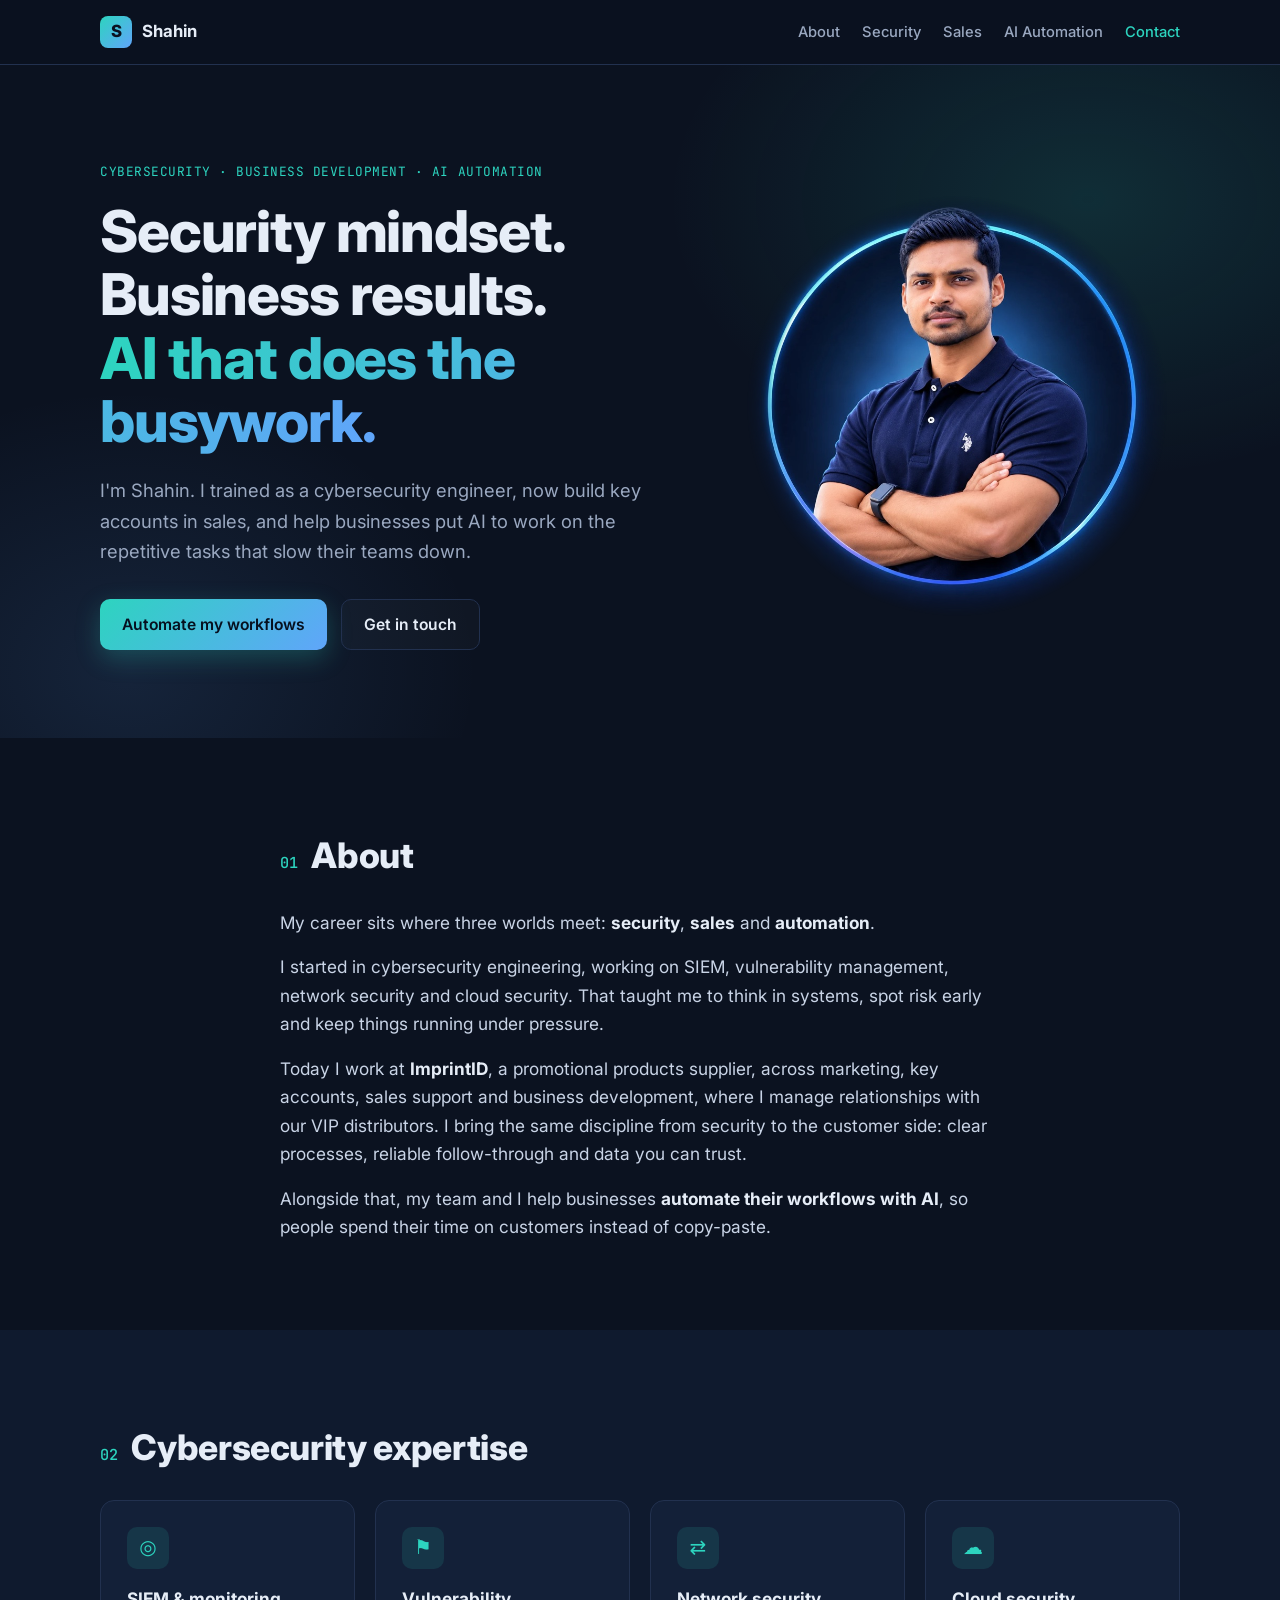
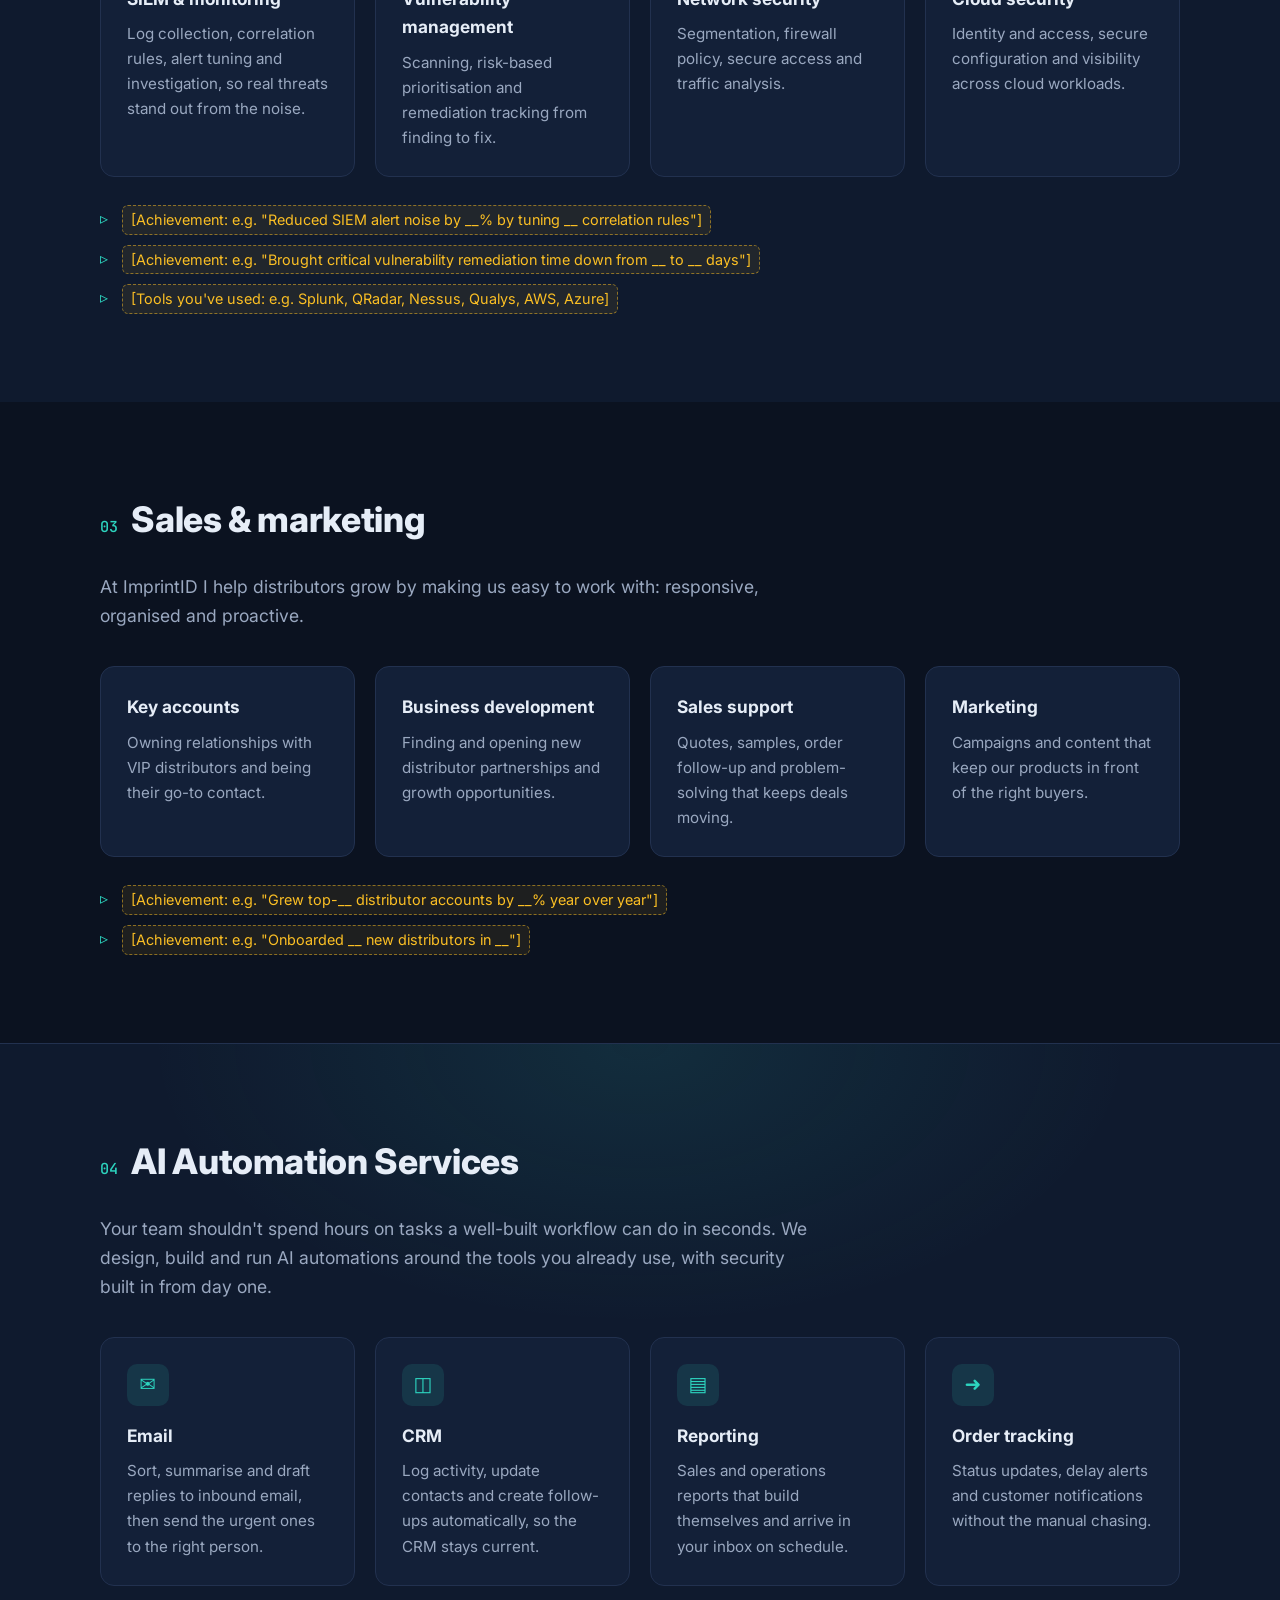
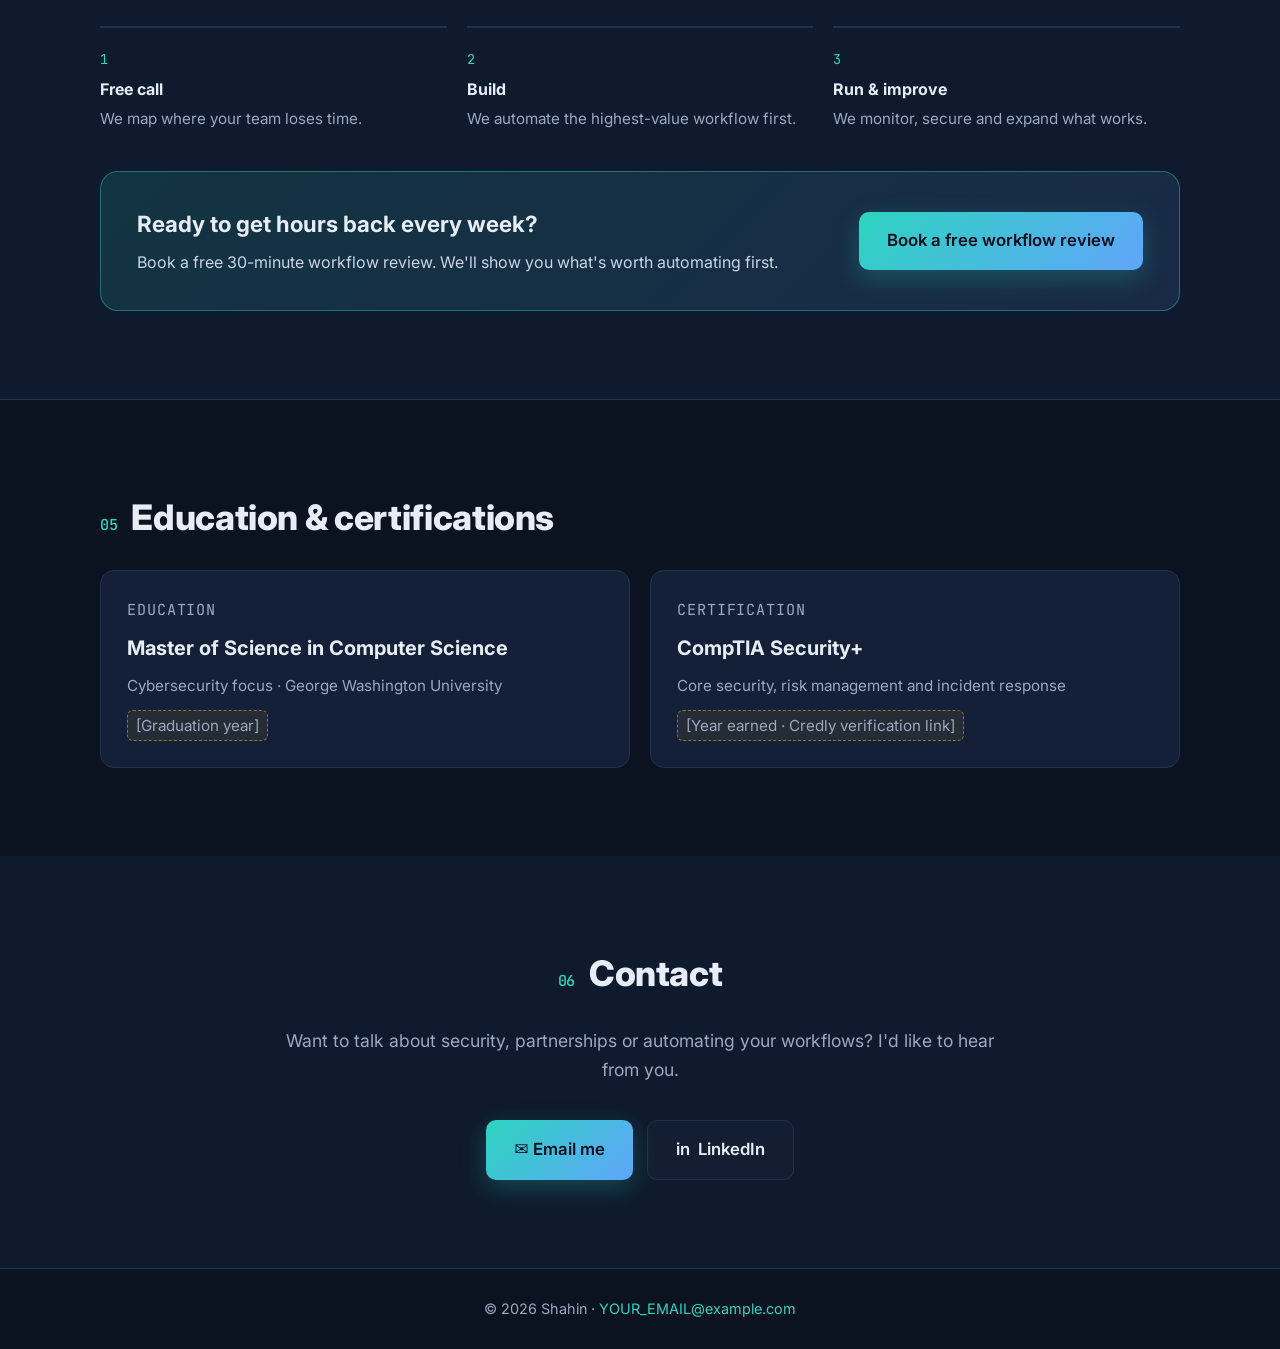
==== index.html @ 3615f85d "Add profile photo to hero and social preview Co-Authored-By: Claude Opus 5.5 <noreply@anthropic.com>" ====
<!doctype html>
<html lang="en">
<head>
  <meta charset="utf-8">
  <meta name="viewport" content="width=device-width, initial-scale=1">

  <!-- ===== SEO basics ===== -->
  <title>Shahin | Cybersecurity Engineer, Business Developer & AI Automation</title>
  <meta name="description" content="Shahin: cybersecurity engineer (SIEM, vulnerability management, network and cloud security), M.S. Computer Science from George Washington University, CompTIA Security+, and AI business automation for growing teams.">
  <meta name="author" content="Shahin">
  <link rel="canonical" href="https://mrmadani.github.io/">

  <!-- ===== Open Graph (LinkedIn, Facebook, Slack previews) ===== -->
  <meta property="og:type" content="website">
  <meta property="og:url" content="https://mrmadani.github.io/">
  <meta property="og:title" content="Shahin | Security mindset. Business results. AI that does the busywork.">
  <meta property="og:description" content="Cybersecurity engineer turned business developer, now helping companies automate email, CRM, reporting and order tracking with AI.">
  <meta property="og:image" content="https://mrmadani.github.io/assets/og-image.png">
  <meta property="og:image:width" content="1200">
  <meta property="og:image:height" content="630">
  <meta property="og:image:alt" content="Shahin: Cybersecurity, Business Development and AI Automation">
  <meta name="twitter:card" content="summary_large_image">

  <!-- ===== Favicon ===== -->
  <link rel="icon" href="favicon.svg" type="image/svg+xml">
  <link rel="apple-touch-icon" href="assets/apple-touch-icon.png">
  <meta name="theme-color" content="#0b1220">

  <link rel="preconnect" href="https://fonts.googleapis.com">
  <link rel="preconnect" href="https://fonts.gstatic.com" crossorigin>
  <link href="https://fonts.googleapis.com/css2?family=Inter:wght@400;500;600;700;800&family=JetBrains+Mono:wght@500&display=swap" rel="stylesheet">
  <link rel="stylesheet" href="styles.css">
</head>
<body>

  <header class="nav">
    <div class="container nav-inner">
      <a href="#top" class="brand"><span class="brand-mark">S</span>Shahin</a>
      <nav aria-label="Main">
        <a href="#about">About</a>
        <a href="#security">Security</a>
        <a href="#business">Sales</a>
        <a href="#automation">AI Automation</a>
        <a href="#contact" class="nav-cta">Contact</a>
      </nav>
    </div>
  </header>

  <main id="top">

    <!-- ===== HERO ===== -->
    <section class="hero">
      <div class="container hero-inner">
        <div class="hero-text">
          <p class="eyebrow">Cybersecurity · Business Development · AI Automation</p>
          <h1>Security mindset.<br>Business results.<br><span class="accent">AI that does the busywork.</span></h1>
          <p class="lead">I'm Shahin. I trained as a cybersecurity engineer, now build key accounts in sales, and help businesses put AI to work on the repetitive tasks that slow their teams down.</p>
          <div class="hero-actions">
            <a href="#automation" class="btn btn-primary">Automate my workflows</a>
            <a href="#contact" class="btn btn-ghost">Get in touch</a>
          </div>
        </div>
        <div class="hero-photo">
          <!-- PHOTO: assets/profile.jpg (square, at least 600x600). If it's missing, your initials show instead. -->
          <img src="assets/profile.jpg" alt="Portrait of Shahin" width="360" height="360"
               onload="this.parentNode.classList.add('has-photo')" onerror="this.remove()">
          <span class="photo-fallback" aria-hidden="true">S</span>
        </div>
      </div>
    </section>

    <!-- ===== ABOUT ===== -->
    <section id="about" class="section">
      <div class="container narrow">
        <h2 class="section-title"><span class="num">01</span> About</h2>
        <p>My career sits where three worlds meet: <strong>security</strong>, <strong>sales</strong> and <strong>automation</strong>.</p>
        <p>I started in cybersecurity engineering, working on SIEM, vulnerability management, network security and cloud security. That taught me to think in systems, spot risk early and keep things running under pressure.</p>
        <p>Today I work at <strong>ImprintID</strong>, a promotional products supplier, across marketing, key accounts, sales support and business development, where I manage relationships with our VIP distributors. I bring the same discipline from security to the customer side: clear processes, reliable follow-through and data you can trust.</p>
        <p>Alongside that, my team and I help businesses <strong>automate their workflows with AI</strong>, so people spend their time on customers instead of copy-paste.</p>
      </div>
    </section>

    <!-- ===== CYBERSECURITY ===== -->
    <section id="security" class="section alt">
      <div class="container">
        <h2 class="section-title"><span class="num">02</span> Cybersecurity expertise</h2>
        <div class="grid four">
          <article class="card">
            <div class="icon" aria-hidden="true">◎</div>
            <h3>SIEM &amp; monitoring</h3>
            <p>Log collection, correlation rules, alert tuning and investigation, so real threats stand out from the noise.</p>
          </article>
          <article class="card">
            <div class="icon" aria-hidden="true">⚑</div>
            <h3>Vulnerability management</h3>
            <p>Scanning, risk-based prioritisation and remediation tracking from finding to fix.</p>
          </article>
          <article class="card">
            <div class="icon" aria-hidden="true">⇄</div>
            <h3>Network security</h3>
            <p>Segmentation, firewall policy, secure access and traffic analysis.</p>
          </article>
          <article class="card">
            <div class="icon" aria-hidden="true">☁</div>
            <h3>Cloud security</h3>
            <p>Identity and access, secure configuration and visibility across cloud workloads.</p>
          </article>
        </div>
        <!-- PLACEHOLDER: add 2–3 concrete security achievements, e.g. "Cut false-positive alerts by X%". -->
        <ul class="highlights placeholder-list">
          <li><span class="placeholder">[Achievement: e.g. "Reduced SIEM alert noise by __% by tuning __ correlation rules"]</span></li>
          <li><span class="placeholder">[Achievement: e.g. "Brought critical vulnerability remediation time down from __ to __ days"]</span></li>
          <li><span class="placeholder">[Tools you've used: e.g. Splunk, QRadar, Nessus, Qualys, AWS, Azure]</span></li>
        </ul>
      </div>
    </section>

    <!-- ===== SALES & MARKETING ===== -->
    <section id="business" class="section">
      <div class="container">
        <h2 class="section-title"><span class="num">03</span> Sales &amp; marketing</h2>
        <p class="section-lead">At ImprintID I help distributors grow by making us easy to work with: responsive, organised and proactive.</p>
        <div class="grid four">
          <article class="card">
            <h3>Key accounts</h3>
            <p>Owning relationships with VIP distributors and being their go-to contact.</p>
          </article>
          <article class="card">
            <h3>Business development</h3>
            <p>Finding and opening new distributor partnerships and growth opportunities.</p>
          </article>
          <article class="card">
            <h3>Sales support</h3>
            <p>Quotes, samples, order follow-up and problem-solving that keeps deals moving.</p>
          </article>
          <article class="card">
            <h3>Marketing</h3>
            <p>Campaigns and content that keep our products in front of the right buyers.</p>
          </article>
        </div>
        <!-- PLACEHOLDER: add measurable sales results. -->
        <ul class="highlights placeholder-list">
          <li><span class="placeholder">[Achievement: e.g. "Grew top-__ distributor accounts by __% year over year"]</span></li>
          <li><span class="placeholder">[Achievement: e.g. "Onboarded __ new distributors in __"]</span></li>
        </ul>
      </div>
    </section>

    <!-- ===== AI AUTOMATION ===== -->
    <section id="automation" class="section feature">
      <div class="container">
        <h2 class="section-title"><span class="num">04</span> AI Automation Services</h2>
        <p class="section-lead">Your team shouldn't spend hours on tasks a well-built workflow can do in seconds. We design, build and run AI automations around the tools you already use, with security built in from day one.</p>
        <div class="grid four">
          <article class="card">
            <div class="icon" aria-hidden="true">✉</div>
            <h3>Email</h3>
            <p>Sort, summarise and draft replies to inbound email, then send the urgent ones to the right person.</p>
          </article>
          <article class="card">
            <div class="icon" aria-hidden="true">◫</div>
            <h3>CRM</h3>
            <p>Log activity, update contacts and create follow-ups automatically, so the CRM stays current.</p>
          </article>
          <article class="card">
            <div class="icon" aria-hidden="true">▤</div>
            <h3>Reporting</h3>
            <p>Sales and operations reports that build themselves and arrive in your inbox on schedule.</p>
          </article>
          <article class="card">
            <div class="icon" aria-hidden="true">➜</div>
            <h3>Order tracking</h3>
            <p>Status updates, delay alerts and customer notifications without the manual chasing.</p>
          </article>
        </div>
        <div class="process">
          <div><span>1</span><strong>Free call</strong><p>We map where your team loses time.</p></div>
          <div><span>2</span><strong>Build</strong><p>We automate the highest-value workflow first.</p></div>
          <div><span>3</span><strong>Run &amp; improve</strong><p>We monitor, secure and expand what works.</p></div>
        </div>
        <div class="cta-box">
          <div>
            <h3>Ready to get hours back every week?</h3>
            <p>Book a free 30-minute workflow review. We'll show you what's worth automating first.</p>
          </div>
          <!-- PLACEHOLDER: point this at your booking link (e.g. Calendly) or keep it as email. -->
          <a class="btn btn-primary btn-lg" href="mailto:YOUR_EMAIL@example.com?subject=AI%20automation%20workflow%20review">Book a free workflow review</a>
        </div>
      </div>
    </section>

    <!-- ===== EDUCATION & CERTIFICATIONS ===== -->
    <section id="education" class="section">
      <div class="container">
        <h2 class="section-title"><span class="num">05</span> Education &amp; certifications</h2>
        <div class="grid two">
          <article class="card edu">
            <p class="tag">Education</p>
            <h3>Master of Science in Computer Science</h3>
            <p class="muted">Cybersecurity focus · George Washington University</p>
            <!-- PLACEHOLDER: graduation year -->
            <p class="placeholder">[Graduation year]</p>
          </article>
          <article class="card edu">
            <p class="tag">Certification</p>
            <h3>CompTIA Security+</h3>
            <p class="muted">Core security, risk management and incident response</p>
            <!-- PLACEHOLDER: year earned / verification link -->
            <p class="placeholder">[Year earned · Credly verification link]</p>
          </article>
        </div>
      </div>
    </section>

    <!-- ===== CONTACT ===== -->
    <section id="contact" class="section alt">
      <div class="container narrow center">
        <h2 class="section-title"><span class="num">06</span> Contact</h2>
        <p class="section-lead">Want to talk about security, partnerships or automating your workflows? I'd like to hear from you.</p>
        <div class="contact-links">
          <!-- PLACEHOLDER: replace YOUR_EMAIL@example.com (appears 3 times on this page) -->
          <a class="btn btn-primary btn-lg" href="mailto:YOUR_EMAIL@example.com">✉ Email me</a>
          <!-- PLACEHOLDER: replace with your LinkedIn profile URL -->
          <a class="btn btn-ghost btn-lg" href="https://www.linkedin.com/in/YOUR-LINKEDIN-HANDLE/" target="_blank" rel="noopener">in&nbsp; LinkedIn</a>
        </div>
      </div>
    </section>
  </main>

  <footer class="footer">
    <div class="container">
      <p>© <span id="year">2026</span> Shahin · <a href="mailto:YOUR_EMAIL@example.com">YOUR_EMAIL@example.com</a></p>
    </div>
  </footer>

  <script>document.getElementById('year').textContent = new Date().getFullYear();</script>
</body>
</html>
---- styles.css ----
/* ===== Theme: change these to restyle the whole site ===== */
:root {
  --bg: #0b1220;
  --bg-alt: #0f1a2e;
  --card: #132038;
  --border: #22314f;
  --text: #e6edf7;
  --muted: #9aa8c0;
  --accent: #2dd4bf;      /* teal */
  --accent-2: #60a5fa;    /* blue */
  --radius: 14px;
  --max: 1120px;
}

* { box-sizing: border-box; margin: 0; padding: 0; }
html { scroll-behavior: smooth; scroll-padding-top: 72px; }
body {
  font-family: 'Inter', system-ui, -apple-system, Segoe UI, Roboto, sans-serif;
  background: var(--bg);
  color: var(--text);
  line-height: 1.65;
  -webkit-font-smoothing: antialiased;
}
a { color: var(--accent); text-decoration: none; }
a:hover { text-decoration: underline; }
img { max-width: 100%; display: block; }

.container { width: 100%; max-width: var(--max); margin: 0 auto; padding: 0 20px; }
.narrow { max-width: 760px; }
.center { text-align: center; }

/* ===== Nav ===== */
.nav {
  position: sticky; top: 0; z-index: 10;
  background: rgba(11, 18, 32, .85);
  backdrop-filter: blur(10px);
  border-bottom: 1px solid var(--border);
}
.nav-inner { display: flex; align-items: center; justify-content: space-between; height: 64px; }
.brand { display: flex; align-items: center; gap: 10px; font-weight: 700; color: var(--text); font-size: 1.05rem; }
.brand:hover { text-decoration: none; }
.brand-mark {
  width: 32px; height: 32px; border-radius: 8px; display: grid; place-items: center;
  background: linear-gradient(135deg, var(--accent), var(--accent-2)); color: var(--bg); font-weight: 800;
}
.nav nav { display: flex; gap: 22px; align-items: center; }
.nav nav a { color: var(--muted); font-size: .92rem; font-weight: 500; }
.nav nav a:hover { color: var(--text); text-decoration: none; }
.nav nav .nav-cta { color: var(--accent); }

/* ===== Hero ===== */
.hero {
  padding: 96px 0 88px;
  background:
    radial-gradient(600px 400px at 85% 20%, rgba(45, 212, 191, .14), transparent 70%),
    radial-gradient(500px 400px at 10% 90%, rgba(96, 165, 250, .12), transparent 70%);
}
.hero-inner { display: grid; grid-template-columns: 1.3fr 1fr; gap: 56px; align-items: center; }
.eyebrow {
  font-family: 'JetBrains Mono', monospace; font-size: .8rem; letter-spacing: .04em;
  color: var(--accent); margin-bottom: 18px; text-transform: uppercase;
}
h1 { font-size: clamp(2.2rem, 5vw, 3.6rem); line-height: 1.1; font-weight: 800; letter-spacing: -.02em; }
.accent {
  background: linear-gradient(90deg, var(--accent), var(--accent-2));
  -webkit-background-clip: text; background-clip: text; color: transparent;
}
.lead { color: var(--muted); font-size: 1.15rem; margin: 22px 0 32px; max-width: 560px; }
.hero-actions { display: flex; gap: 14px; flex-wrap: wrap; }

.hero-photo {
  position: relative; justify-self: center;
  width: min(360px, 80vw); aspect-ratio: 1; border-radius: 50%;
  padding: 6px; background: linear-gradient(135deg, var(--accent), var(--accent-2));
  box-shadow: 0 30px 80px rgba(45, 212, 191, .18);
}
.hero-photo img, .photo-fallback {
  width: 100%; height: 100%; border-radius: 50%; object-fit: cover; background: var(--card);
}
.hero-photo img { position: relative; z-index: 1; }
/* The photo has its own glowing ring, so drop the gradient frame and fade its edges into the page. */
.hero-photo.has-photo { padding: 0; background: none; box-shadow: none; width: min(420px, 85vw); }
.hero-photo.has-photo img {
  border-radius: 0; background: none;
  -webkit-mask-image: radial-gradient(circle closest-side, #000 88%, transparent 100%);
  mask-image: radial-gradient(circle closest-side, #000 88%, transparent 100%);
}
.hero-photo.has-photo .photo-fallback { display: none; }
.photo-fallback {
  position: absolute; inset: 6px; width: auto; height: auto;
  display: grid; place-items: center; font-size: 7rem; font-weight: 800; color: var(--accent);
}

/* ===== Buttons ===== */
.btn {
  display: inline-flex; align-items: center; justify-content: center; gap: 8px;
  padding: 12px 22px; border-radius: 10px; font-weight: 600; font-size: .98rem;
  transition: transform .15s ease, box-shadow .15s ease, background .15s ease;
}
.btn:hover { text-decoration: none; transform: translateY(-2px); }
.btn-primary {
  background: linear-gradient(135deg, var(--accent), var(--accent-2)); color: #06101f;
  box-shadow: 0 8px 24px rgba(45, 212, 191, .25);
}
.btn-ghost { border: 1px solid var(--border); color: var(--text); background: rgba(255,255,255,.02); }
.btn-ghost:hover { border-color: var(--accent); }
.btn-lg { padding: 15px 28px; font-size: 1.05rem; }

/* ===== Sections ===== */
.section { padding: 88px 0; }
.section.alt { background: var(--bg-alt); }
.section.feature {
  background:
    radial-gradient(700px 400px at 50% 0%, rgba(45, 212, 191, .10), transparent 70%),
    var(--bg-alt);
  border-top: 1px solid var(--border); border-bottom: 1px solid var(--border);
}
.section-title {
  font-size: clamp(1.7rem, 3vw, 2.2rem); font-weight: 800; letter-spacing: -.01em;
  margin-bottom: 24px; display: flex; align-items: baseline; gap: 14px;
}
.center .section-title { justify-content: center; }
.num { font-family: 'JetBrains Mono', monospace; font-size: .95rem; color: var(--accent); font-weight: 500; }
.section-lead { color: var(--muted); font-size: 1.1rem; max-width: 720px; margin-bottom: 36px; }
.center .section-lead { margin-left: auto; margin-right: auto; }
.section p + p { margin-top: 16px; }
#about p { color: #c9d4e6; font-size: 1.08rem; }
#about strong { color: var(--text); }

/* ===== Cards ===== */
.grid { display: grid; gap: 20px; }
.grid.four { grid-template-columns: repeat(4, 1fr); }
.grid.two { grid-template-columns: repeat(2, 1fr); }
.card {
  background: var(--card); border: 1px solid var(--border); border-radius: var(--radius);
  padding: 26px; transition: border-color .2s ease, transform .2s ease;
}
.card:hover { border-color: rgba(45, 212, 191, .5); transform: translateY(-3px); }
.card h3 { font-size: 1.08rem; margin-bottom: 8px; }
.card p { color: var(--muted); font-size: .95rem; }
.icon {
  width: 42px; height: 42px; border-radius: 10px; display: grid; place-items: center;
  background: rgba(45, 212, 191, .12); color: var(--accent); font-size: 1.25rem; margin-bottom: 16px;
}
.tag {
  font-family: 'JetBrains Mono', monospace; font-size: .75rem; text-transform: uppercase;
  letter-spacing: .06em; color: var(--accent); margin-bottom: 10px;
}
.edu h3 { font-size: 1.25rem; }
.muted { color: var(--muted); }

.highlights { list-style: none; margin-top: 28px; display: grid; gap: 10px; }
.highlights li { padding-left: 22px; position: relative; color: #c9d4e6; }
.highlights li::before { content: '▹'; position: absolute; left: 0; color: var(--accent); }

/* Placeholders: visible on purpose so you can spot what still needs filling in. */
.placeholder {
  display: inline-block; color: #fbbf24; background: rgba(251, 191, 36, .08);
  border: 1px dashed rgba(251, 191, 36, .5); border-radius: 6px; padding: 2px 8px; font-size: .9rem;
}
.card .placeholder { margin-top: 12px; }

/* ===== Automation extras ===== */
.process { display: grid; grid-template-columns: repeat(3, 1fr); gap: 20px; margin: 40px 0; }
.process div { padding: 20px 0 0; border-top: 2px solid var(--border); }
.process span {
  font-family: 'JetBrains Mono', monospace; color: var(--accent); font-size: .85rem; display: block; margin-bottom: 6px;
}
.process p { color: var(--muted); font-size: .95rem; margin-top: 4px; }
.cta-box {
  display: flex; align-items: center; justify-content: space-between; gap: 28px; flex-wrap: wrap;
  padding: 34px 36px; border-radius: 18px;
  background: linear-gradient(135deg, rgba(45, 212, 191, .14), rgba(96, 165, 250, .12));
  border: 1px solid rgba(45, 212, 191, .4);
}
.cta-box h3 { font-size: 1.4rem; margin-bottom: 6px; }
.cta-box p { color: #c9d4e6; }

/* ===== Contact & footer ===== */
.contact-links { display: flex; gap: 14px; justify-content: center; flex-wrap: wrap; }
.footer { padding: 28px 0; border-top: 1px solid var(--border); color: var(--muted); font-size: .9rem; text-align: center; }

/* ===== Responsive ===== */
@media (max-width: 960px) {
  .grid.four { grid-template-columns: repeat(2, 1fr); }
}
@media (max-width: 760px) {
  .nav nav a:not(.nav-cta) { display: none; }
  .hero { padding: 56px 0 64px; }
  .hero-inner { grid-template-columns: 1fr; gap: 40px; text-align: left; }
  .hero-photo, .hero-photo.has-photo { order: -1; width: 240px; justify-self: start; }
  .photo-fallback { font-size: 4.5rem; }
  .section { padding: 64px 0; }
  .grid.four, .grid.two, .process { grid-template-columns: 1fr; }
  .cta-box { padding: 26px; }
  .cta-box .btn { width: 100%; }
}
@media (prefers-reduced-motion: reduce) {
  html { scroll-behavior: auto; }
  .btn, .card { transition: none; }
}
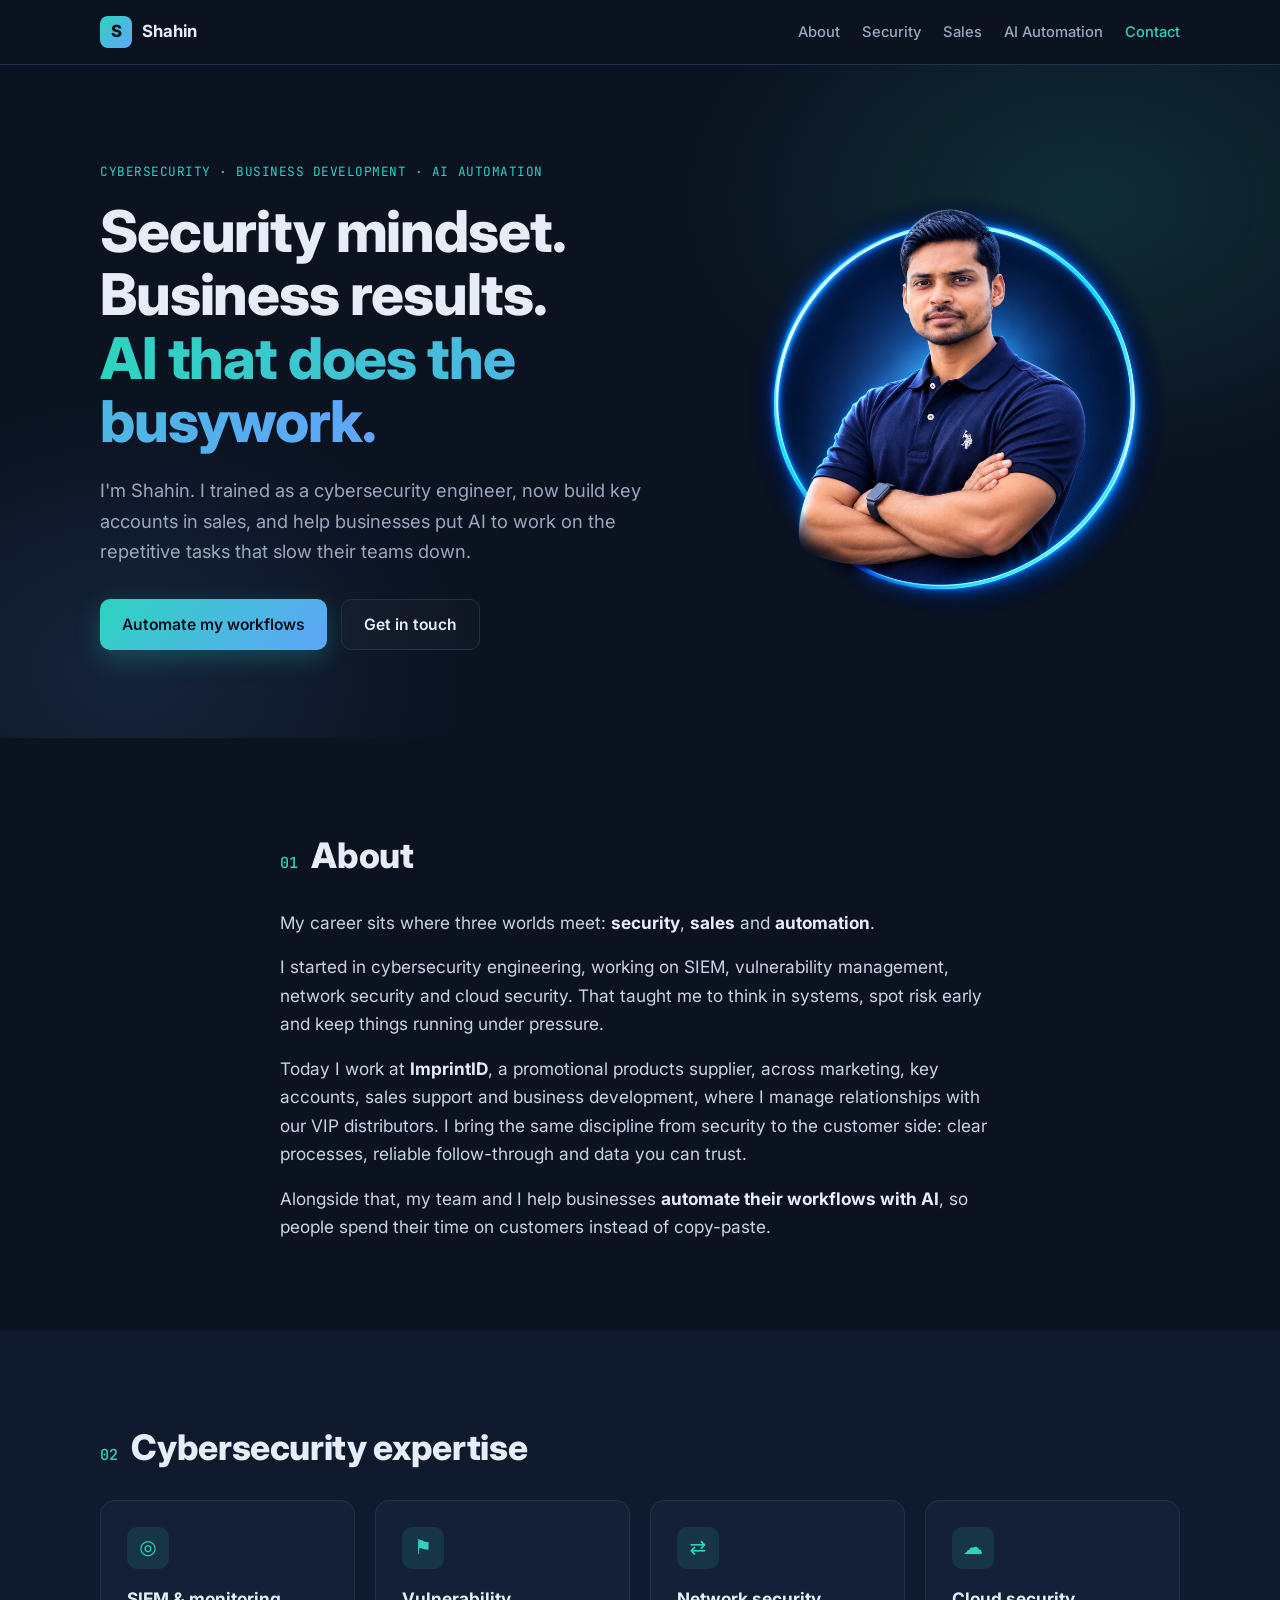
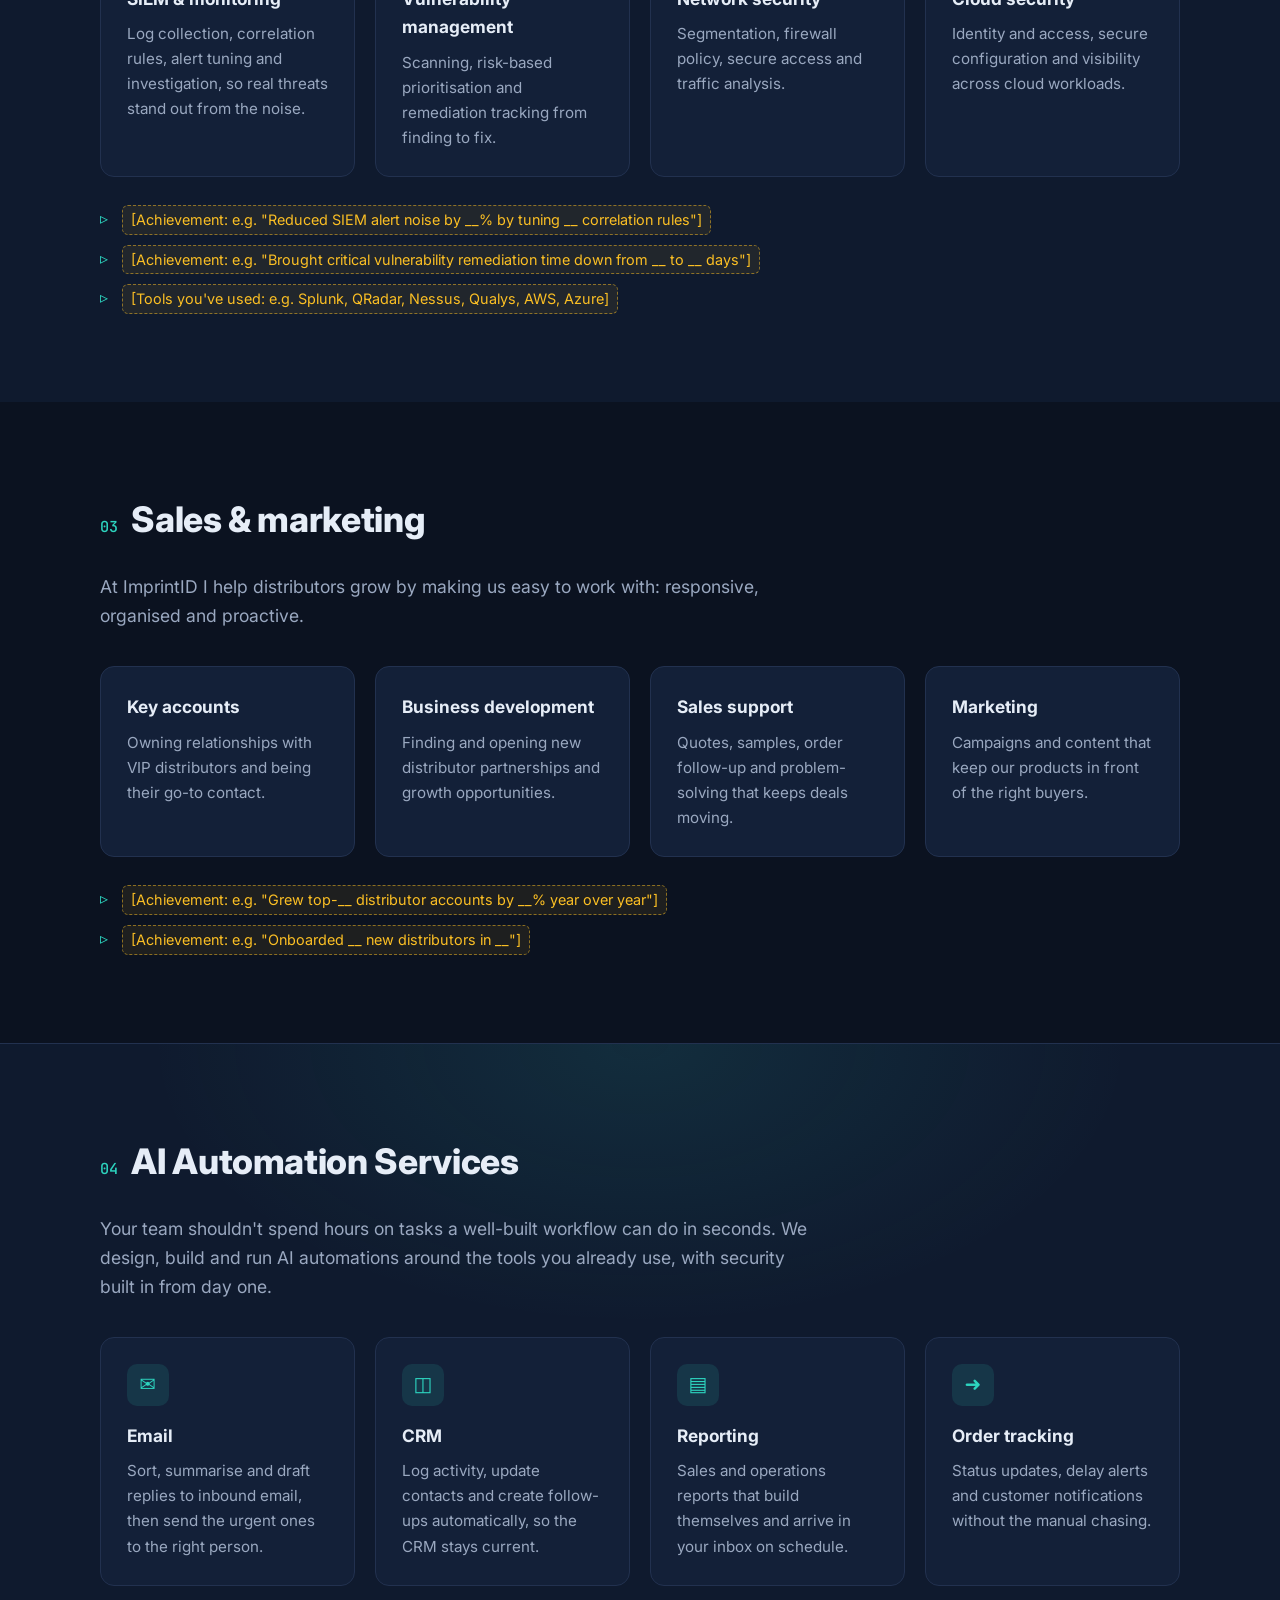
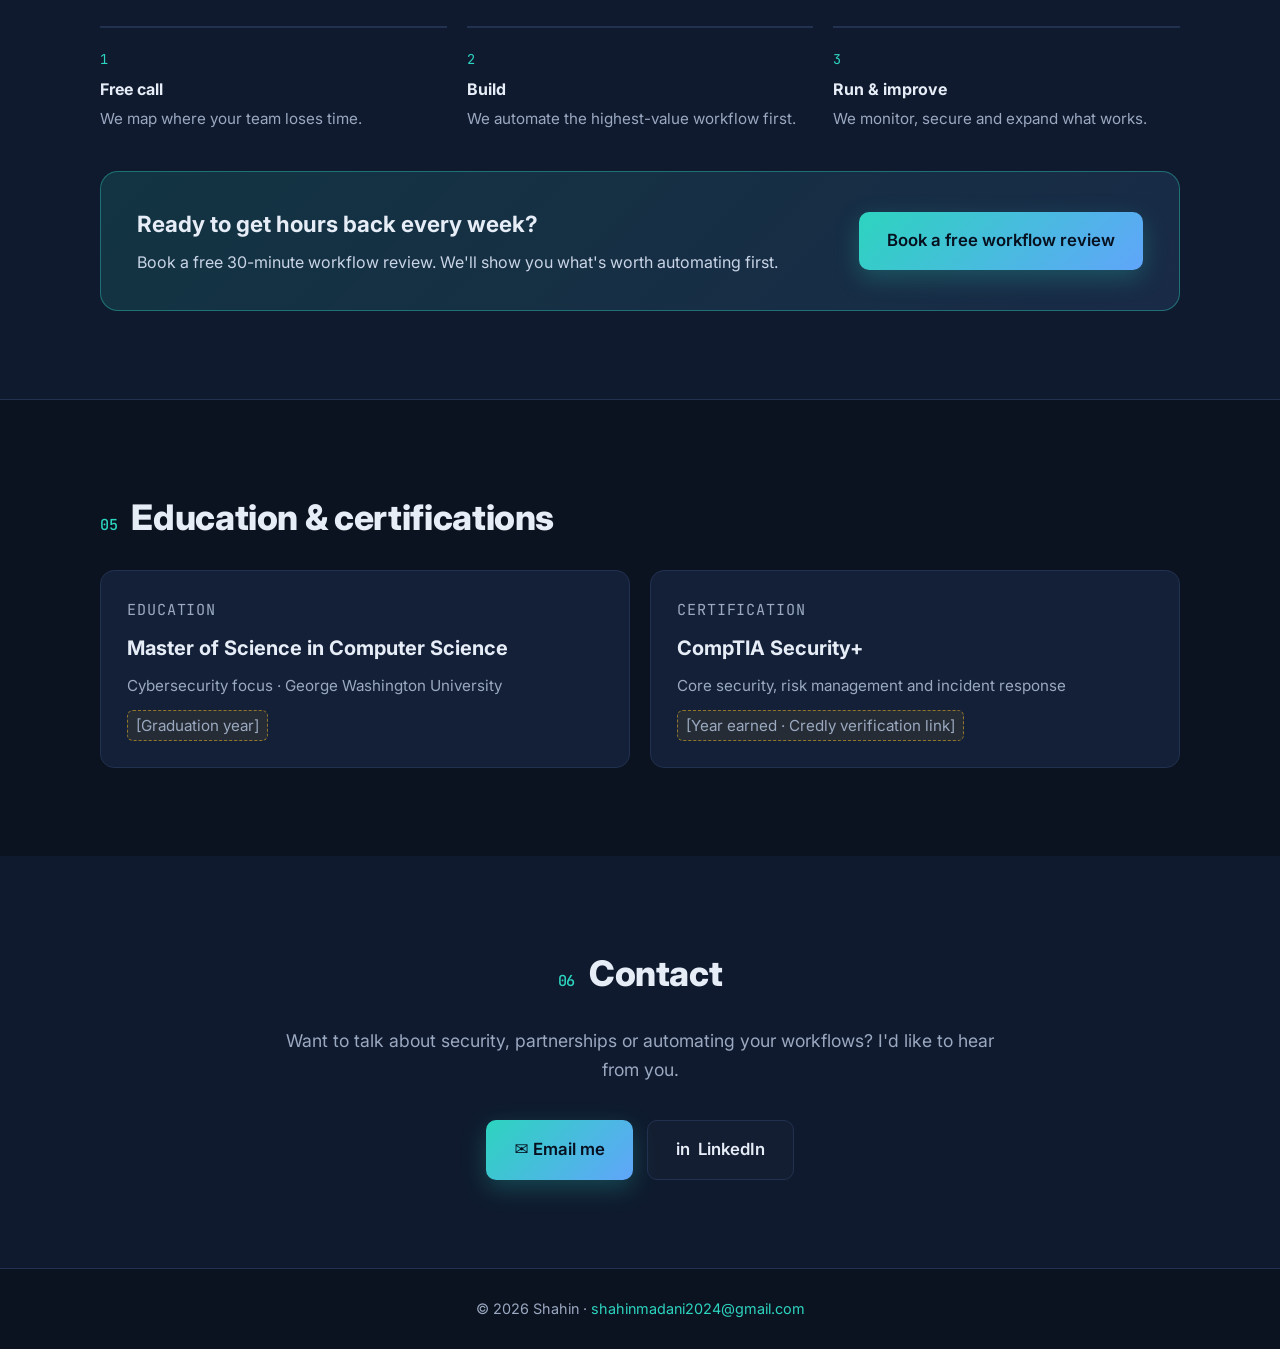
==== commit f1464755: "Add contact email Co-Authored-By: Claude Opus 5.5 <noreply@anthropic.com>" ====
--- a/index.html
+++ b/index.html
@@ -184,7 +184,7 @@
             <p>Book a free 30-minute workflow review. We'll show you what's worth automating first.</p>
           </div>
           <!-- PLACEHOLDER: point this at your booking link (e.g. Calendly) or keep it as email. -->
-          <a class="btn btn-primary btn-lg" href="mailto:YOUR_EMAIL@example.com?subject=AI%20automation%20workflow%20review">Book a free workflow review</a>
+          <a class="btn btn-primary btn-lg" href="mailto:shahinmadani2024@gmail.com?subject=AI%20automation%20workflow%20review">Book a free workflow review</a>
         </div>
       </div>
     </section>
@@ -218,8 +218,7 @@
         <h2 class="section-title"><span class="num">06</span> Contact</h2>
         <p class="section-lead">Want to talk about security, partnerships or automating your workflows? I'd like to hear from you.</p>
         <div class="contact-links">
-          <!-- PLACEHOLDER: replace YOUR_EMAIL@example.com (appears 3 times on this page) -->
-          <a class="btn btn-primary btn-lg" href="mailto:YOUR_EMAIL@example.com">✉ Email me</a>
+          <a class="btn btn-primary btn-lg" href="mailto:shahinmadani2024@gmail.com">✉ Email me</a>
           <!-- PLACEHOLDER: replace with your LinkedIn profile URL -->
           <a class="btn btn-ghost btn-lg" href="https://www.linkedin.com/in/YOUR-LINKEDIN-HANDLE/" target="_blank" rel="noopener">in&nbsp; LinkedIn</a>
         </div>
@@ -229,7 +228,7 @@
 
   <footer class="footer">
     <div class="container">
-      <p>© <span id="year">2026</span> Shahin · <a href="mailto:YOUR_EMAIL@example.com">YOUR_EMAIL@example.com</a></p>
+      <p>© <span id="year">2026</span> Shahin · <a href="mailto:shahinmadani2024@gmail.com">shahinmadani2024@gmail.com</a></p>
     </div>
   </footer>
 
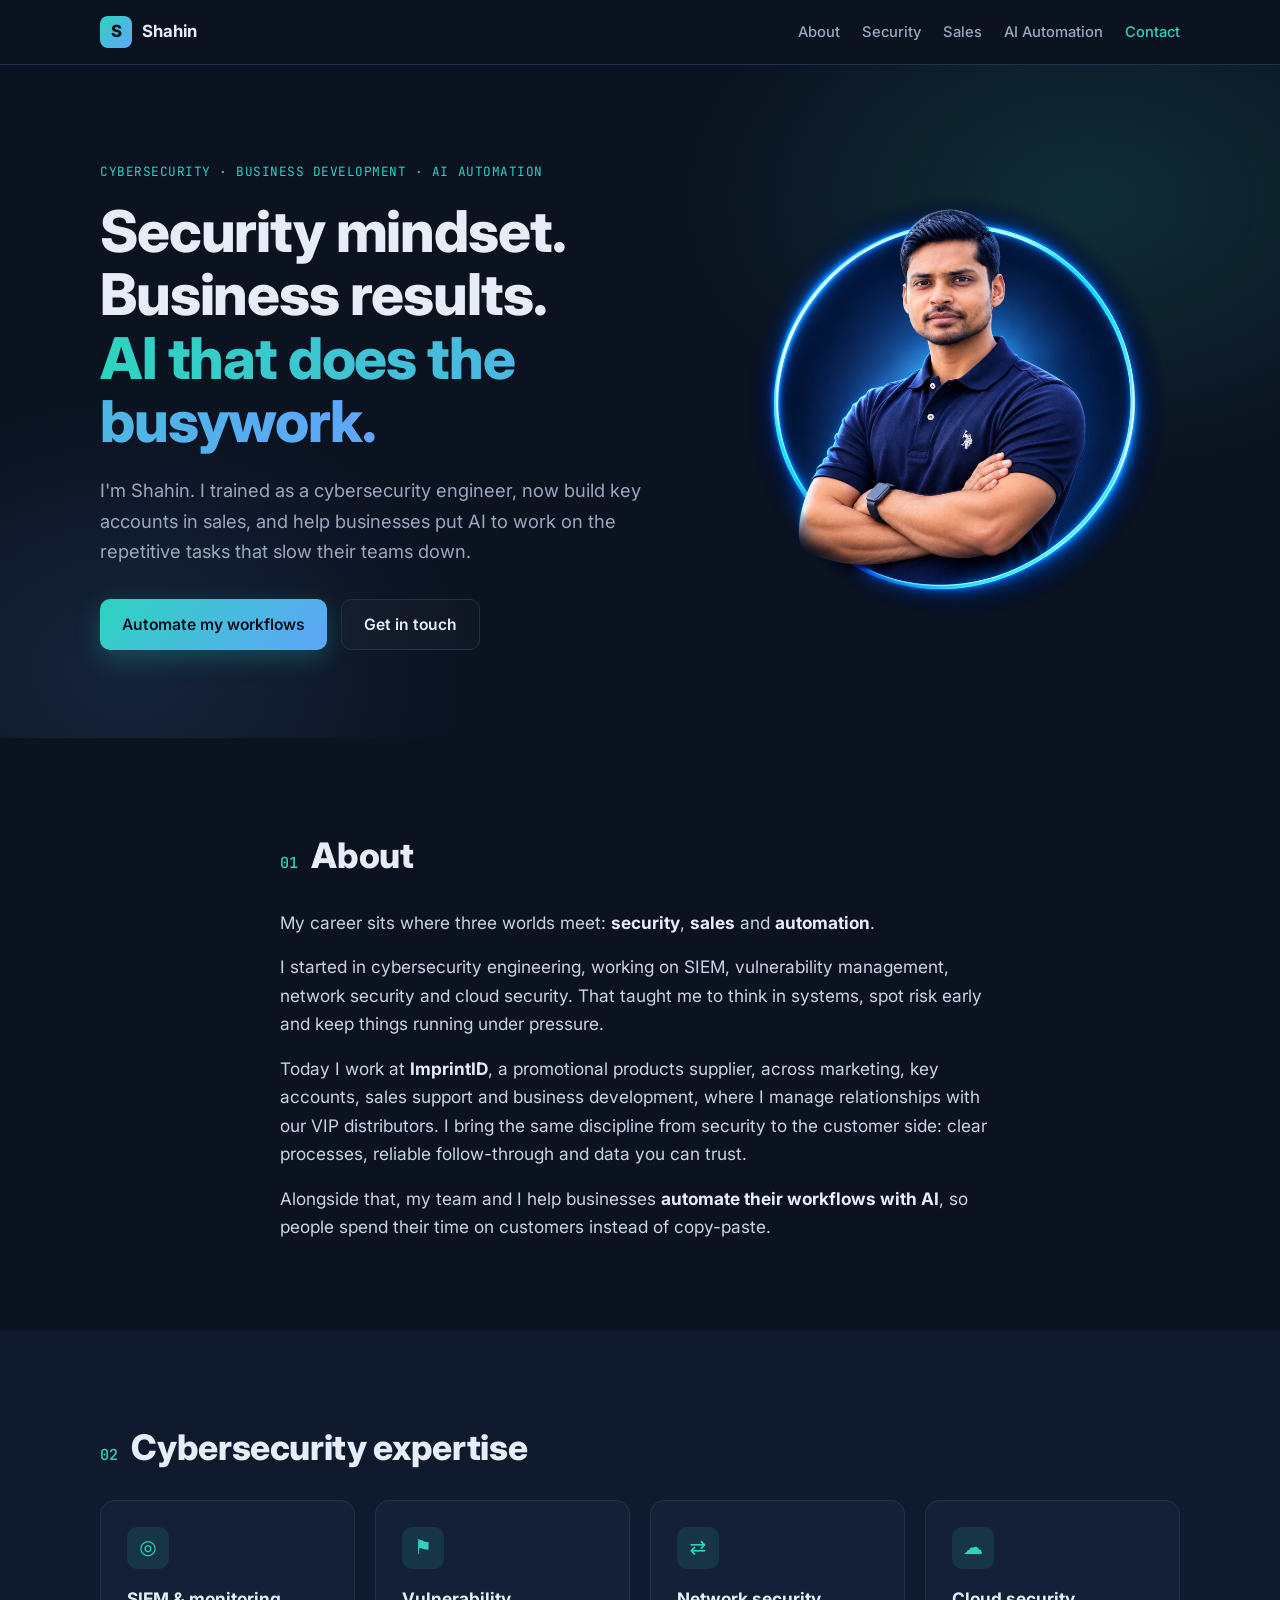
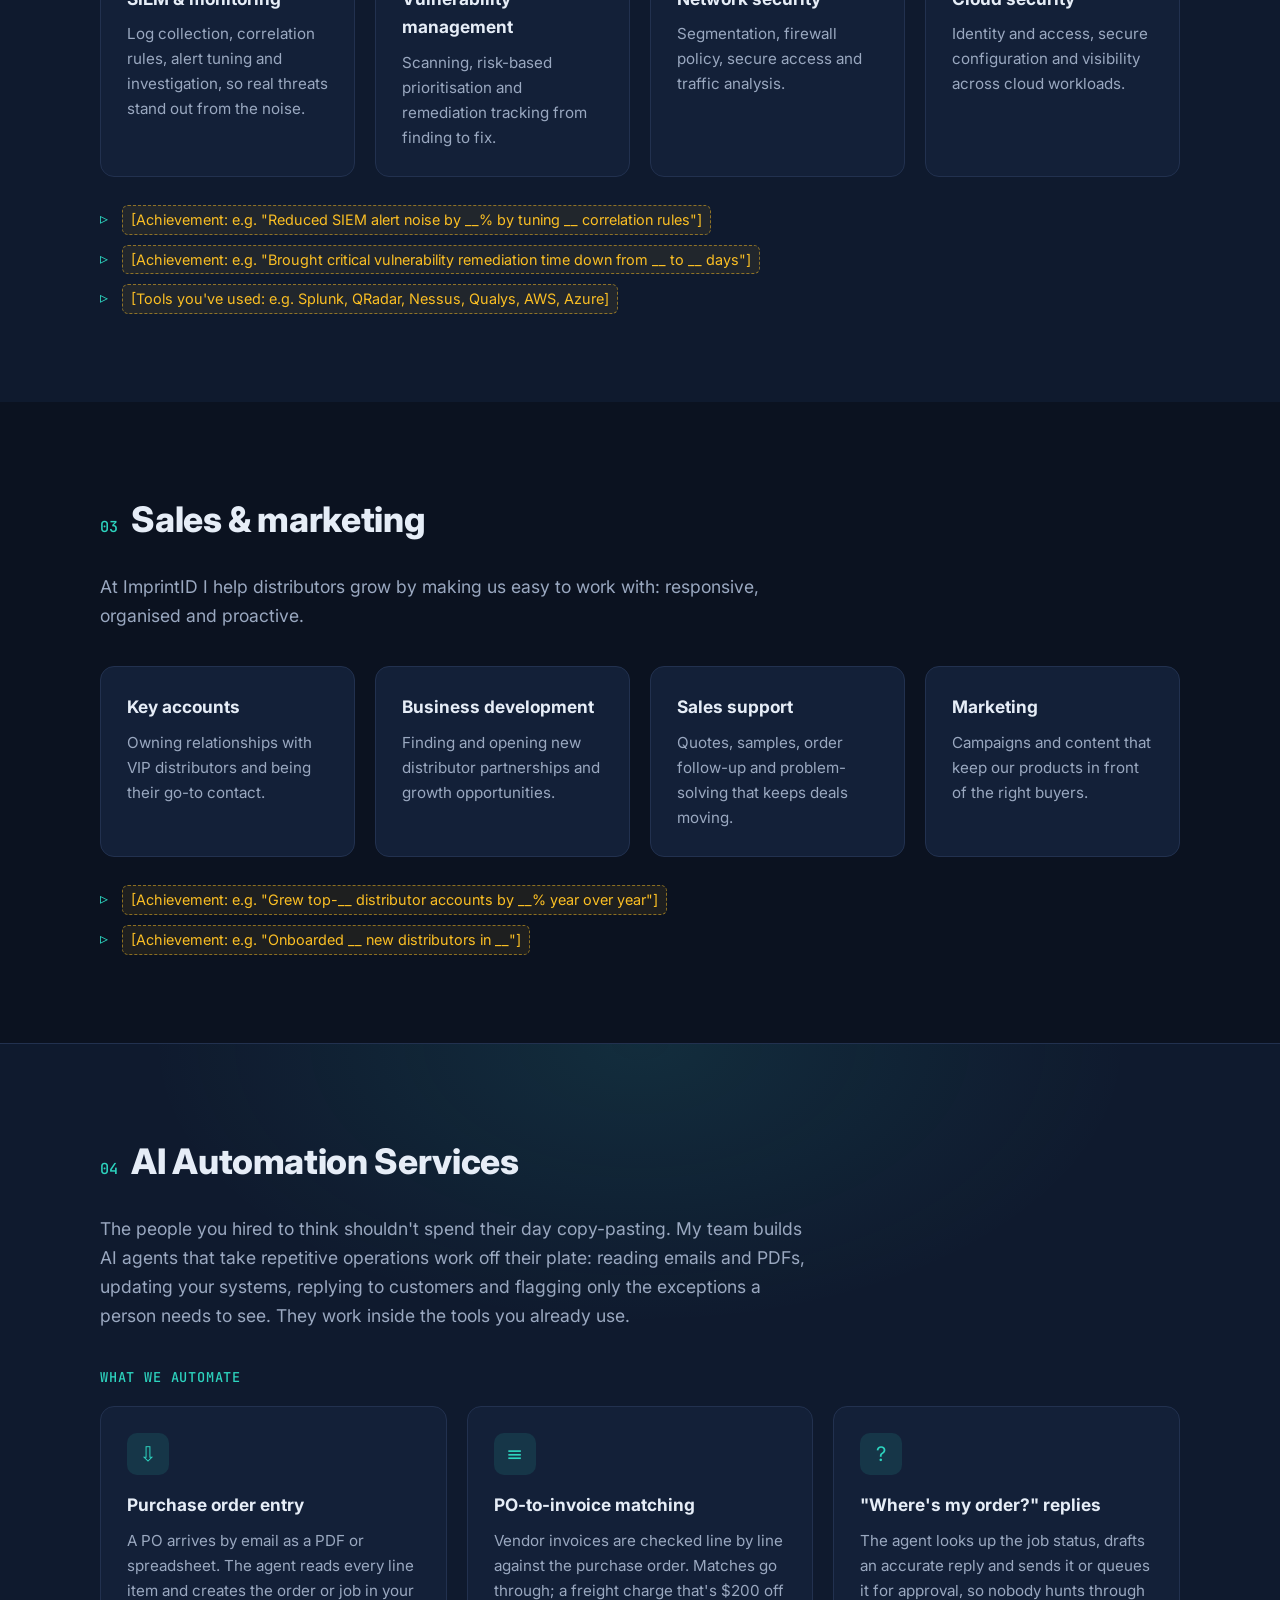
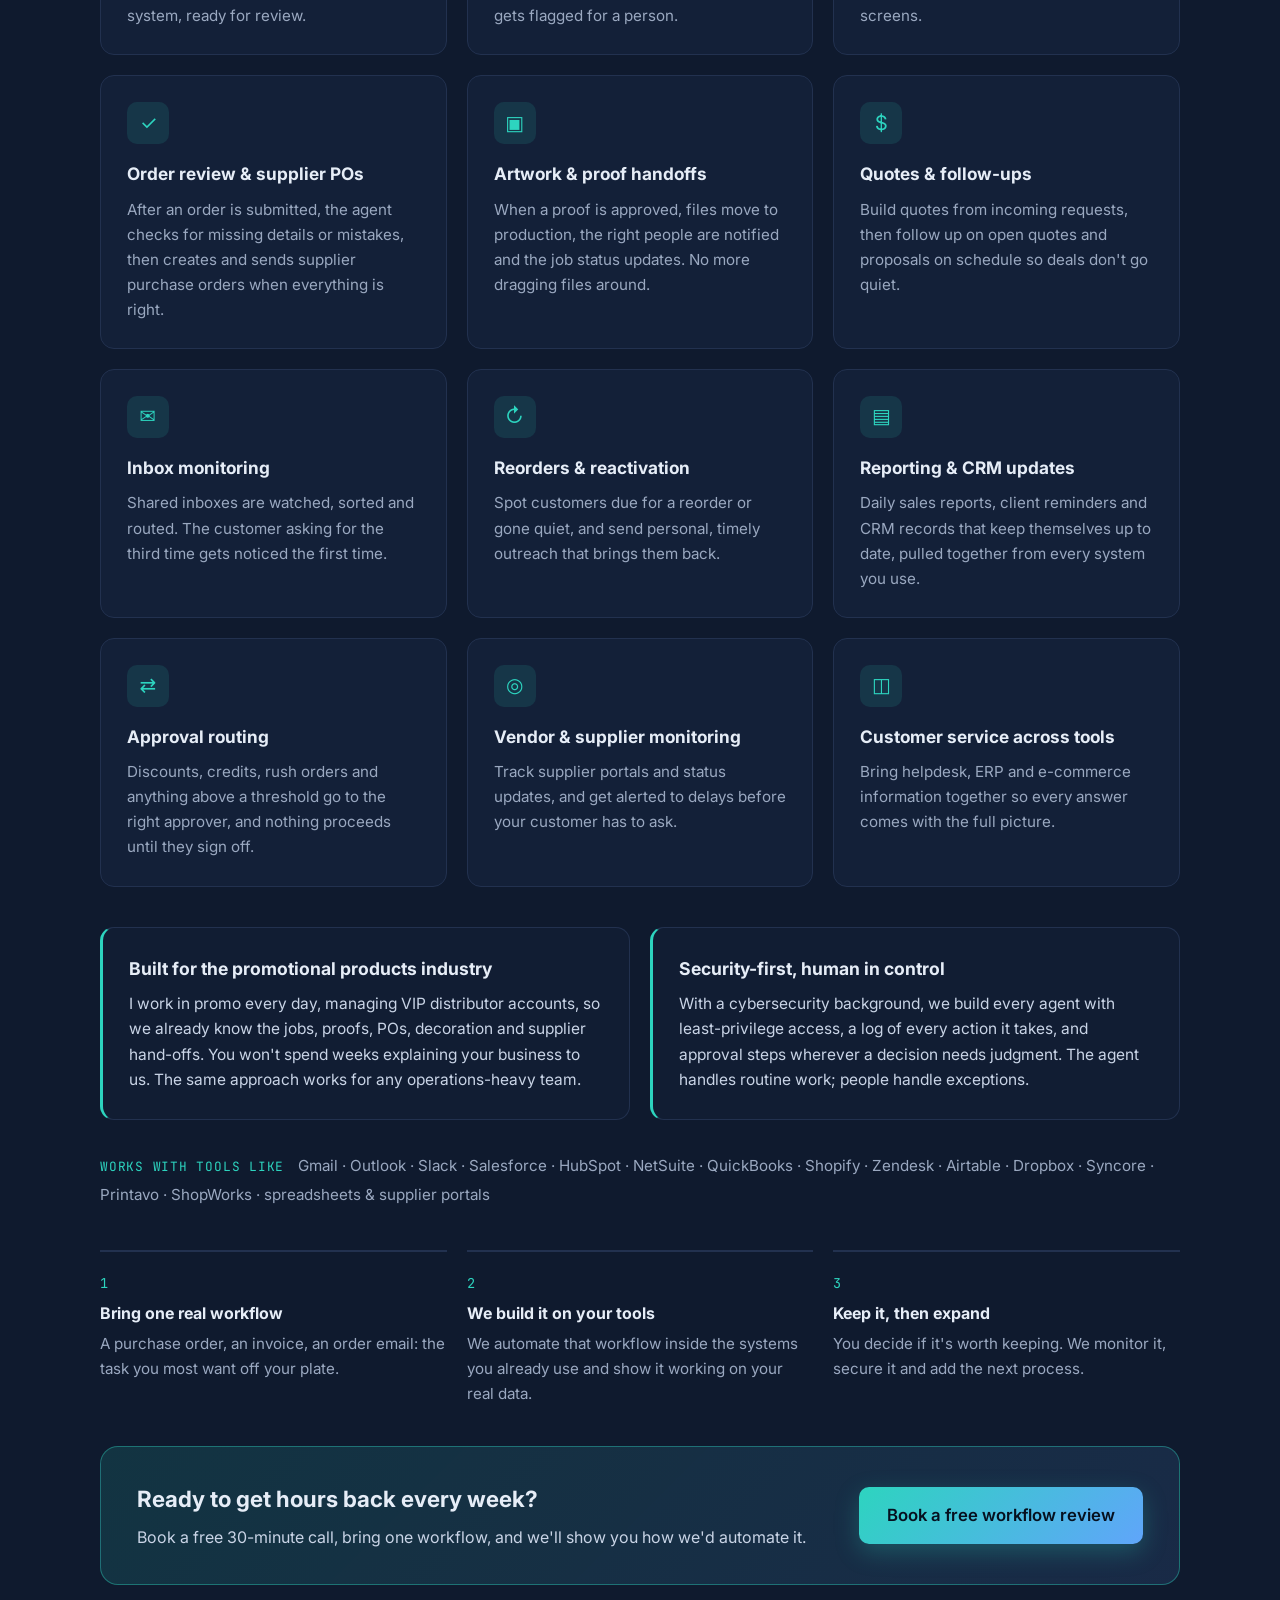
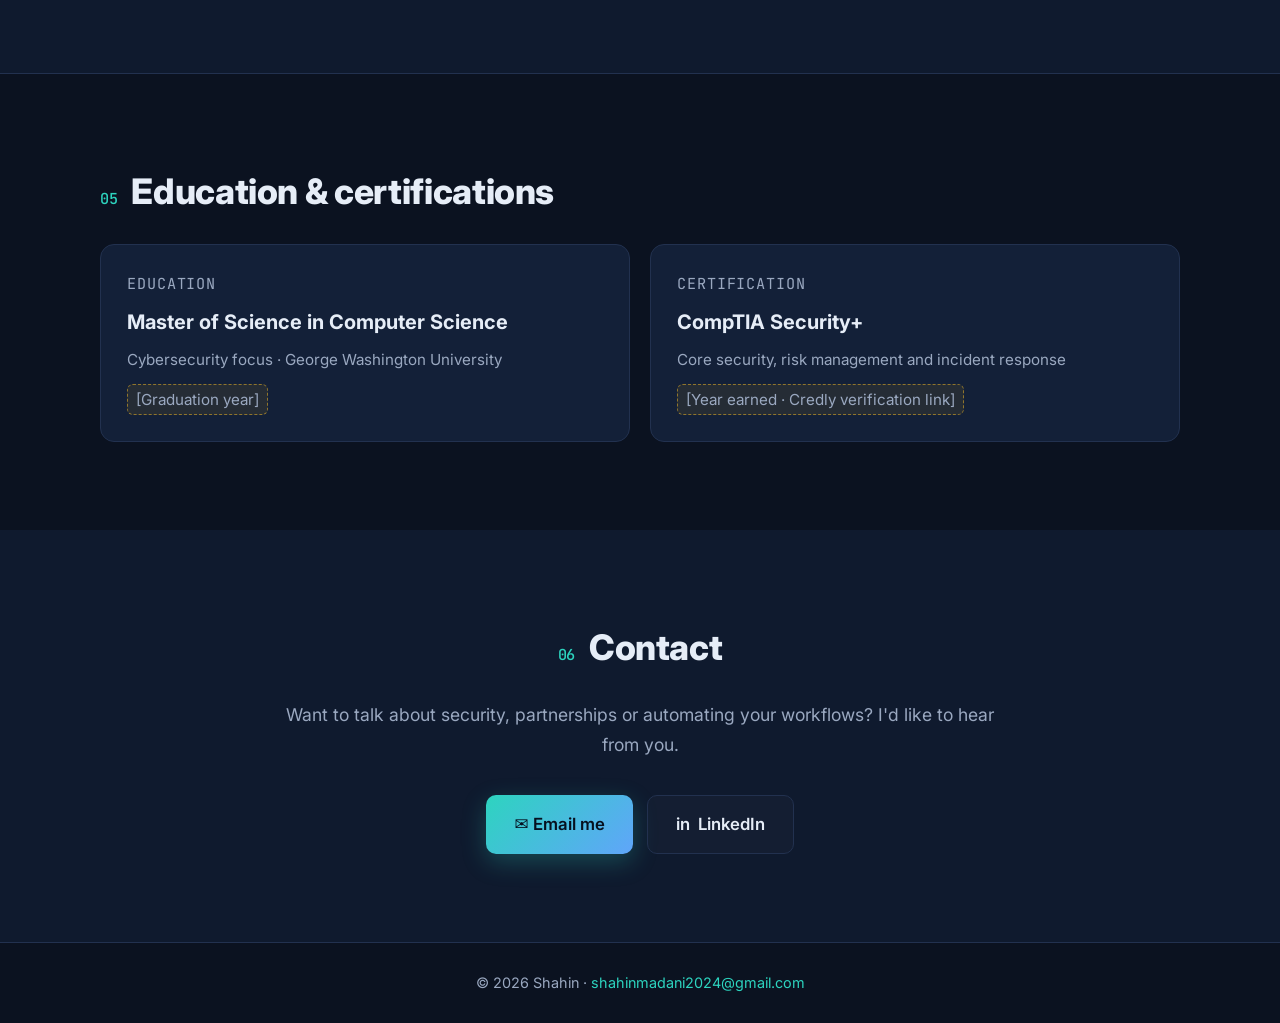
==== commit 6d8c3275: "Expand AI Automation Services: 12 workflows, promo-industry and security angle Co-Authored-By: Claud" ====
--- a/index.html
+++ b/index.html
@@ -14,7 +14,7 @@
   <meta property="og:type" content="website">
   <meta property="og:url" content="https://mrmadani.github.io/">
   <meta property="og:title" content="Shahin | Security mindset. Business results. AI that does the busywork.">
-  <meta property="og:description" content="Cybersecurity engineer turned business developer, now helping companies automate email, CRM, reporting and order tracking with AI.">
+  <meta property="og:description" content="Cybersecurity engineer turned business developer, now building AI agents that handle order entry, invoice matching, customer updates and reporting for growing teams.">
   <meta property="og:image" content="https://mrmadani.github.io/assets/og-image.png">
   <meta property="og:image:width" content="1200">
   <meta property="og:image:height" content="630">
@@ -150,38 +150,94 @@
     <section id="automation" class="section feature">
       <div class="container">
         <h2 class="section-title"><span class="num">04</span> AI Automation Services</h2>
-        <p class="section-lead">Your team shouldn't spend hours on tasks a well-built workflow can do in seconds. We design, build and run AI automations around the tools you already use, with security built in from day one.</p>
-        <div class="grid four">
+        <p class="section-lead">The people you hired to think shouldn't spend their day copy-pasting. My team builds AI agents that take repetitive operations work off their plate: reading emails and PDFs, updating your systems, replying to customers and flagging only the exceptions a person needs to see. They work inside the tools you already use.</p>
+
+        <h3 class="sub-title">What we automate</h3>
+        <div class="grid three">
+          <article class="card">
+            <div class="icon" aria-hidden="true">⇩</div>
+            <h3>Purchase order entry</h3>
+            <p>A PO arrives by email as a PDF or spreadsheet. The agent reads every line item and creates the order or job in your system, ready for review.</p>
+          </article>
+          <article class="card">
+            <div class="icon" aria-hidden="true">≡</div>
+            <h3>PO-to-invoice matching</h3>
+            <p>Vendor invoices are checked line by line against the purchase order. Matches go through; a freight charge that's $200 off gets flagged for a person.</p>
+          </article>
+          <article class="card">
+            <div class="icon" aria-hidden="true">?</div>
+            <h3>"Where's my order?" replies</h3>
+            <p>The agent looks up the job status, drafts an accurate reply and sends it or queues it for approval, so nobody hunts through screens.</p>
+          </article>
+          <article class="card">
+            <div class="icon" aria-hidden="true">✓</div>
+            <h3>Order review &amp; supplier POs</h3>
+            <p>After an order is submitted, the agent checks for missing details or mistakes, then creates and sends supplier purchase orders when everything is right.</p>
+          </article>
+          <article class="card">
+            <div class="icon" aria-hidden="true">▣</div>
+            <h3>Artwork &amp; proof handoffs</h3>
+            <p>When a proof is approved, files move to production, the right people are notified and the job status updates. No more dragging files around.</p>
+          </article>
+          <article class="card">
+            <div class="icon" aria-hidden="true">$</div>
+            <h3>Quotes &amp; follow-ups</h3>
+            <p>Build quotes from incoming requests, then follow up on open quotes and proposals on schedule so deals don't go quiet.</p>
+          </article>
           <article class="card">
             <div class="icon" aria-hidden="true">✉</div>
-            <h3>Email</h3>
-            <p>Sort, summarise and draft replies to inbound email, then send the urgent ones to the right person.</p>
+            <h3>Inbox monitoring</h3>
+            <p>Shared inboxes are watched, sorted and routed. The customer asking for the third time gets noticed the first time.</p>
+          </article>
+          <article class="card">
+            <div class="icon" aria-hidden="true">↻</div>
+            <h3>Reorders &amp; reactivation</h3>
+            <p>Spot customers due for a reorder or gone quiet, and send personal, timely outreach that brings them back.</p>
+          </article>
+          <article class="card">
+            <div class="icon" aria-hidden="true">▤</div>
+            <h3>Reporting &amp; CRM updates</h3>
+            <p>Daily sales reports, client reminders and CRM records that keep themselves up to date, pulled together from every system you use.</p>
+          </article>
+          <article class="card">
+            <div class="icon" aria-hidden="true">⇄</div>
+            <h3>Approval routing</h3>
+            <p>Discounts, credits, rush orders and anything above a threshold go to the right approver, and nothing proceeds until they sign off.</p>
+          </article>
+          <article class="card">
+            <div class="icon" aria-hidden="true">◎</div>
+            <h3>Vendor &amp; supplier monitoring</h3>
+            <p>Track supplier portals and status updates, and get alerted to delays before your customer has to ask.</p>
           </article>
           <article class="card">
             <div class="icon" aria-hidden="true">◫</div>
-            <h3>CRM</h3>
-            <p>Log activity, update contacts and create follow-ups automatically, so the CRM stays current.</p>
-          </article>
-          <article class="card">
-            <div class="icon" aria-hidden="true">▤</div>
-            <h3>Reporting</h3>
-            <p>Sales and operations reports that build themselves and arrive in your inbox on schedule.</p>
-          </article>
-          <article class="card">
-            <div class="icon" aria-hidden="true">➜</div>
-            <h3>Order tracking</h3>
-            <p>Status updates, delay alerts and customer notifications without the manual chasing.</p>
-          </article>
-        </div>
+            <h3>Customer service across tools</h3>
+            <p>Bring helpdesk, ERP and e-commerce information together so every answer comes with the full picture.</p>
+          </article>
+        </div>
+
+        <div class="why">
+          <div>
+            <h3>Built for the promotional products industry</h3>
+            <p>I work in promo every day, managing VIP distributor accounts, so we already know the jobs, proofs, POs, decoration and supplier hand-offs. You won't spend weeks explaining your business to us. The same approach works for any operations-heavy team.</p>
+          </div>
+          <div>
+            <h3>Security-first, human in control</h3>
+            <p>With a cybersecurity background, we build every agent with least-privilege access, a log of every action it takes, and approval steps wherever a decision needs judgment. The agent handles routine work; people handle exceptions.</p>
+          </div>
+        </div>
+
+        <p class="tools"><span>Works with tools like</span> Gmail · Outlook · Slack · Salesforce · HubSpot · NetSuite · QuickBooks · Shopify · Zendesk · Airtable · Dropbox · Syncore · Printavo · ShopWorks · spreadsheets &amp; supplier portals</p>
+
         <div class="process">
-          <div><span>1</span><strong>Free call</strong><p>We map where your team loses time.</p></div>
-          <div><span>2</span><strong>Build</strong><p>We automate the highest-value workflow first.</p></div>
-          <div><span>3</span><strong>Run &amp; improve</strong><p>We monitor, secure and expand what works.</p></div>
+          <div><span>1</span><strong>Bring one real workflow</strong><p>A purchase order, an invoice, an order email: the task you most want off your plate.</p></div>
+          <div><span>2</span><strong>We build it on your tools</strong><p>We automate that workflow inside the systems you already use and show it working on your real data.</p></div>
+          <div><span>3</span><strong>Keep it, then expand</strong><p>You decide if it's worth keeping. We monitor it, secure it and add the next process.</p></div>
         </div>
         <div class="cta-box">
           <div>
             <h3>Ready to get hours back every week?</h3>
-            <p>Book a free 30-minute workflow review. We'll show you what's worth automating first.</p>
+            <p>Book a free 30-minute call, bring one workflow, and we'll show you how we'd automate it.</p>
           </div>
           <!-- PLACEHOLDER: point this at your booking link (e.g. Calendly) or keep it as email. -->
           <a class="btn btn-primary btn-lg" href="mailto:shahinmadani2024@gmail.com?subject=AI%20automation%20workflow%20review">Book a free workflow review</a>
--- a/styles.css
+++ b/styles.css
@@ -161,6 +161,23 @@
 .card .placeholder { margin-top: 12px; }
 
 /* ===== Automation extras ===== */
+.grid.three { grid-template-columns: repeat(3, 1fr); }
+.sub-title {
+  font-family: 'JetBrains Mono', monospace; font-size: .85rem; font-weight: 500; text-transform: uppercase;
+  letter-spacing: .06em; color: var(--accent); margin-bottom: 18px;
+}
+.why { display: grid; grid-template-columns: 1fr 1fr; gap: 20px; margin-top: 40px; }
+.why > div {
+  padding: 26px; border-radius: var(--radius); border: 1px solid var(--border);
+  border-left: 3px solid var(--accent); background: rgba(19, 32, 56, .6);
+}
+.why h3 { font-size: 1.1rem; margin-bottom: 8px; }
+.why p { color: #c9d4e6; font-size: .97rem; }
+.tools { margin-top: 32px; color: var(--muted); font-size: .95rem; line-height: 1.9; }
+.tools span {
+  font-family: 'JetBrains Mono', monospace; font-size: .8rem; text-transform: uppercase;
+  letter-spacing: .06em; color: var(--accent); margin-right: 10px;
+}
 .process { display: grid; grid-template-columns: repeat(3, 1fr); gap: 20px; margin: 40px 0; }
 .process div { padding: 20px 0 0; border-top: 2px solid var(--border); }
 .process span {
@@ -182,7 +199,7 @@
 
 /* ===== Responsive ===== */
 @media (max-width: 960px) {
-  .grid.four { grid-template-columns: repeat(2, 1fr); }
+  .grid.four, .grid.three { grid-template-columns: repeat(2, 1fr); }
 }
 @media (max-width: 760px) {
   .nav nav a:not(.nav-cta) { display: none; }
@@ -191,7 +208,7 @@
   .hero-photo, .hero-photo.has-photo { order: -1; width: 240px; justify-self: start; }
   .photo-fallback { font-size: 4.5rem; }
   .section { padding: 64px 0; }
-  .grid.four, .grid.two, .process { grid-template-columns: 1fr; }
+  .grid.four, .grid.three, .grid.two, .process, .why { grid-template-columns: 1fr; }
   .cta-box { padding: 26px; }
   .cta-box .btn { width: 100%; }
 }
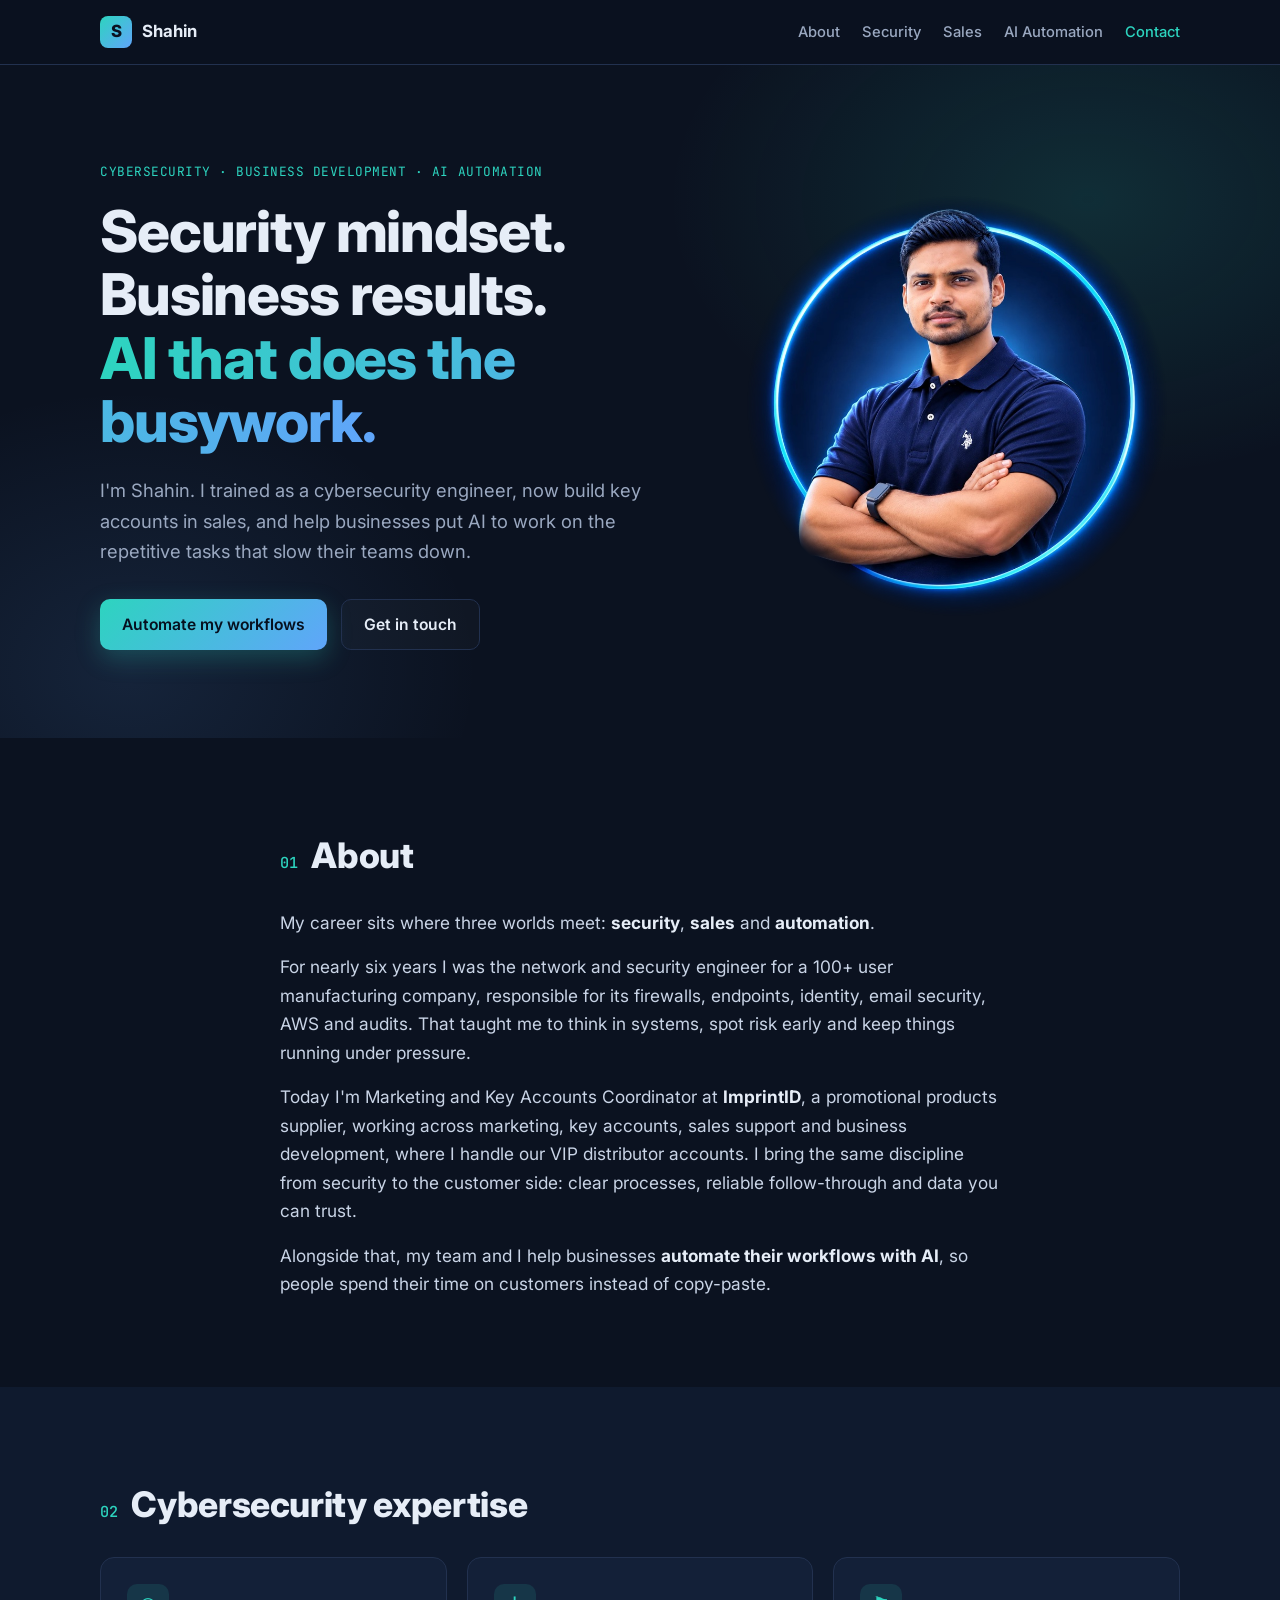
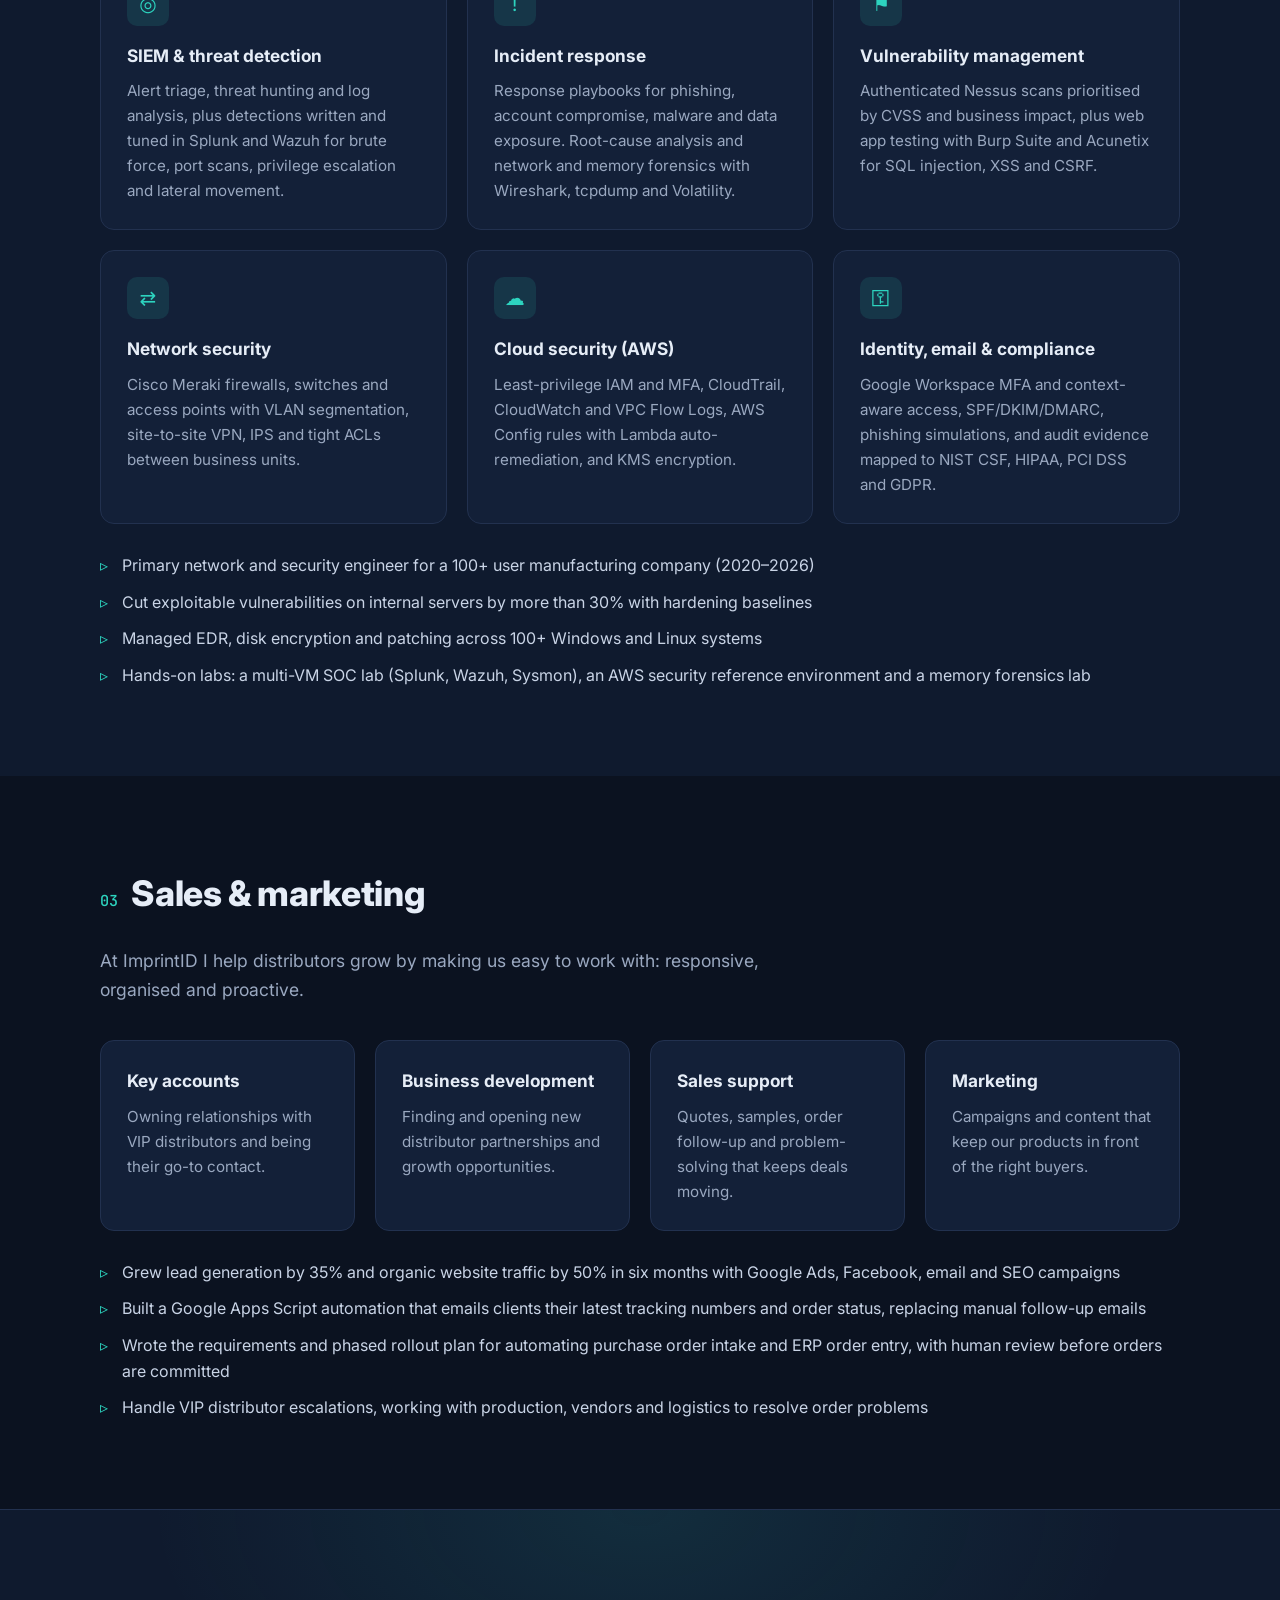
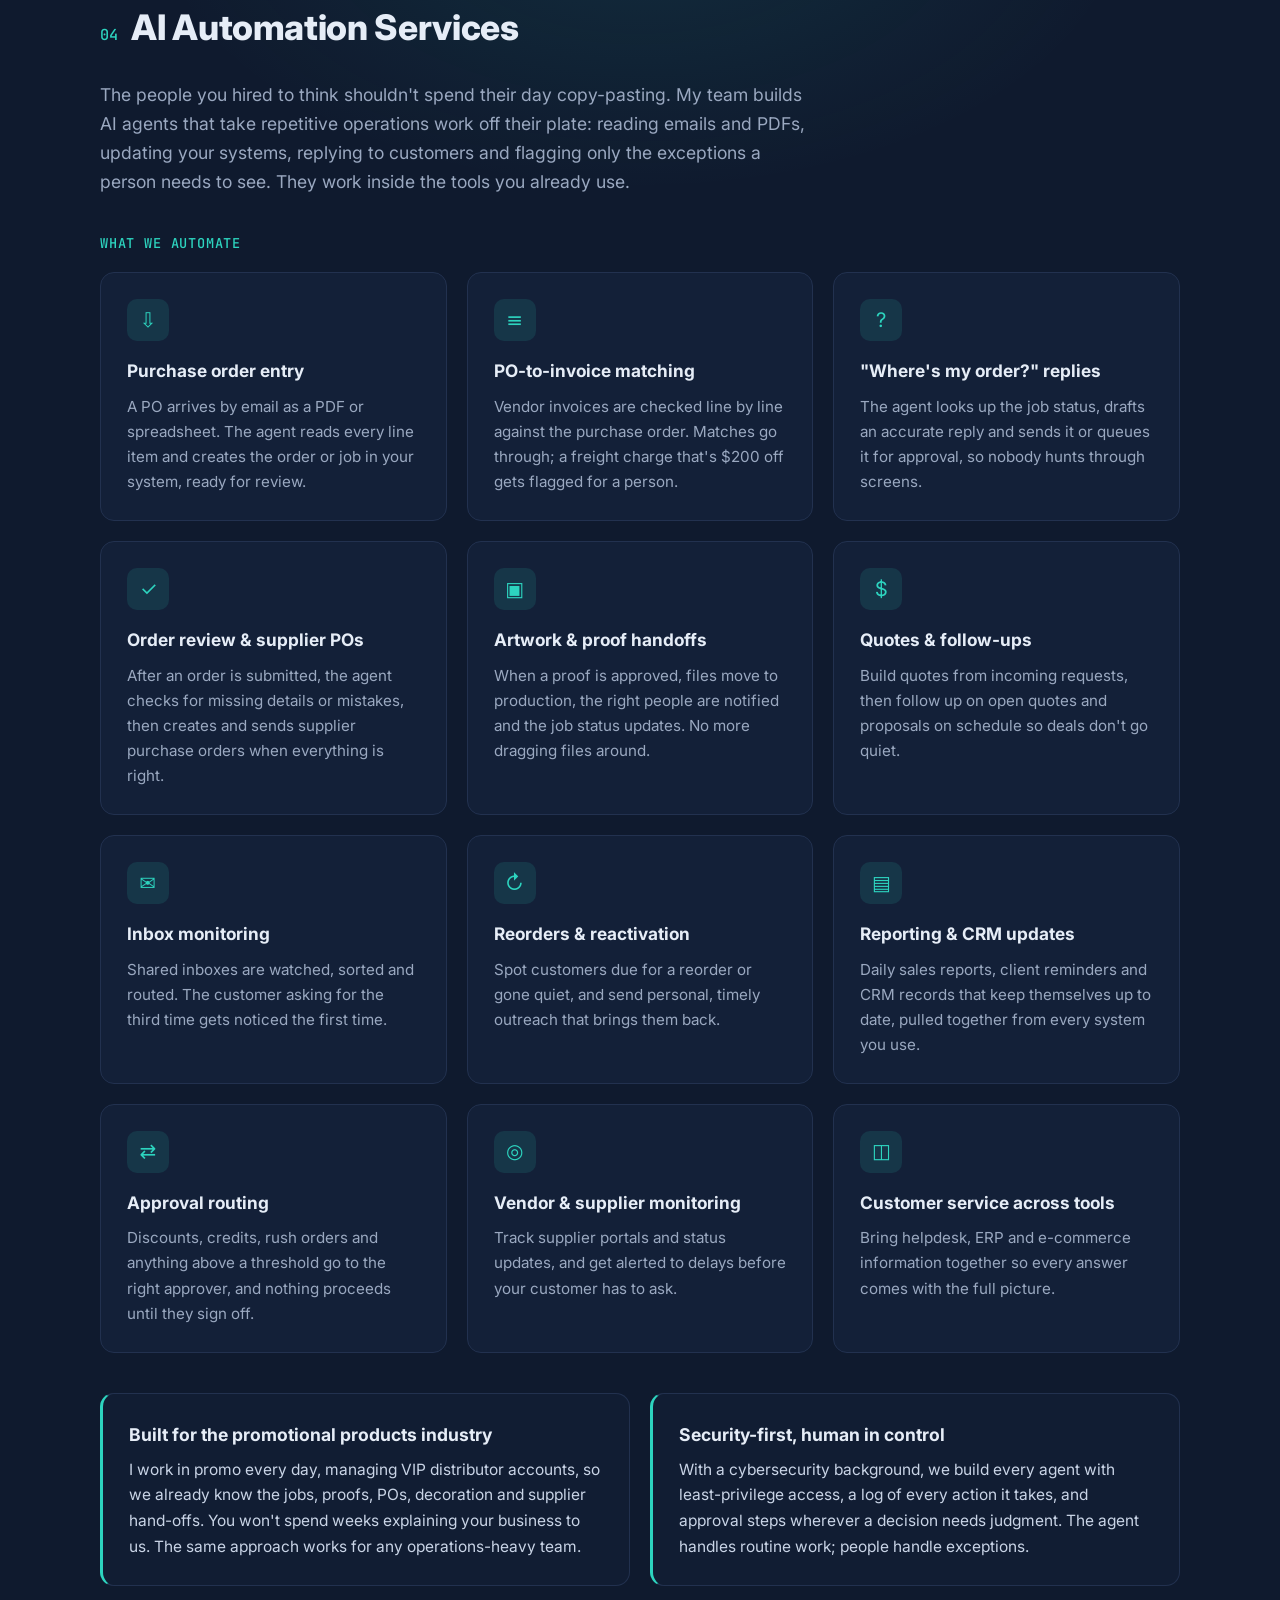
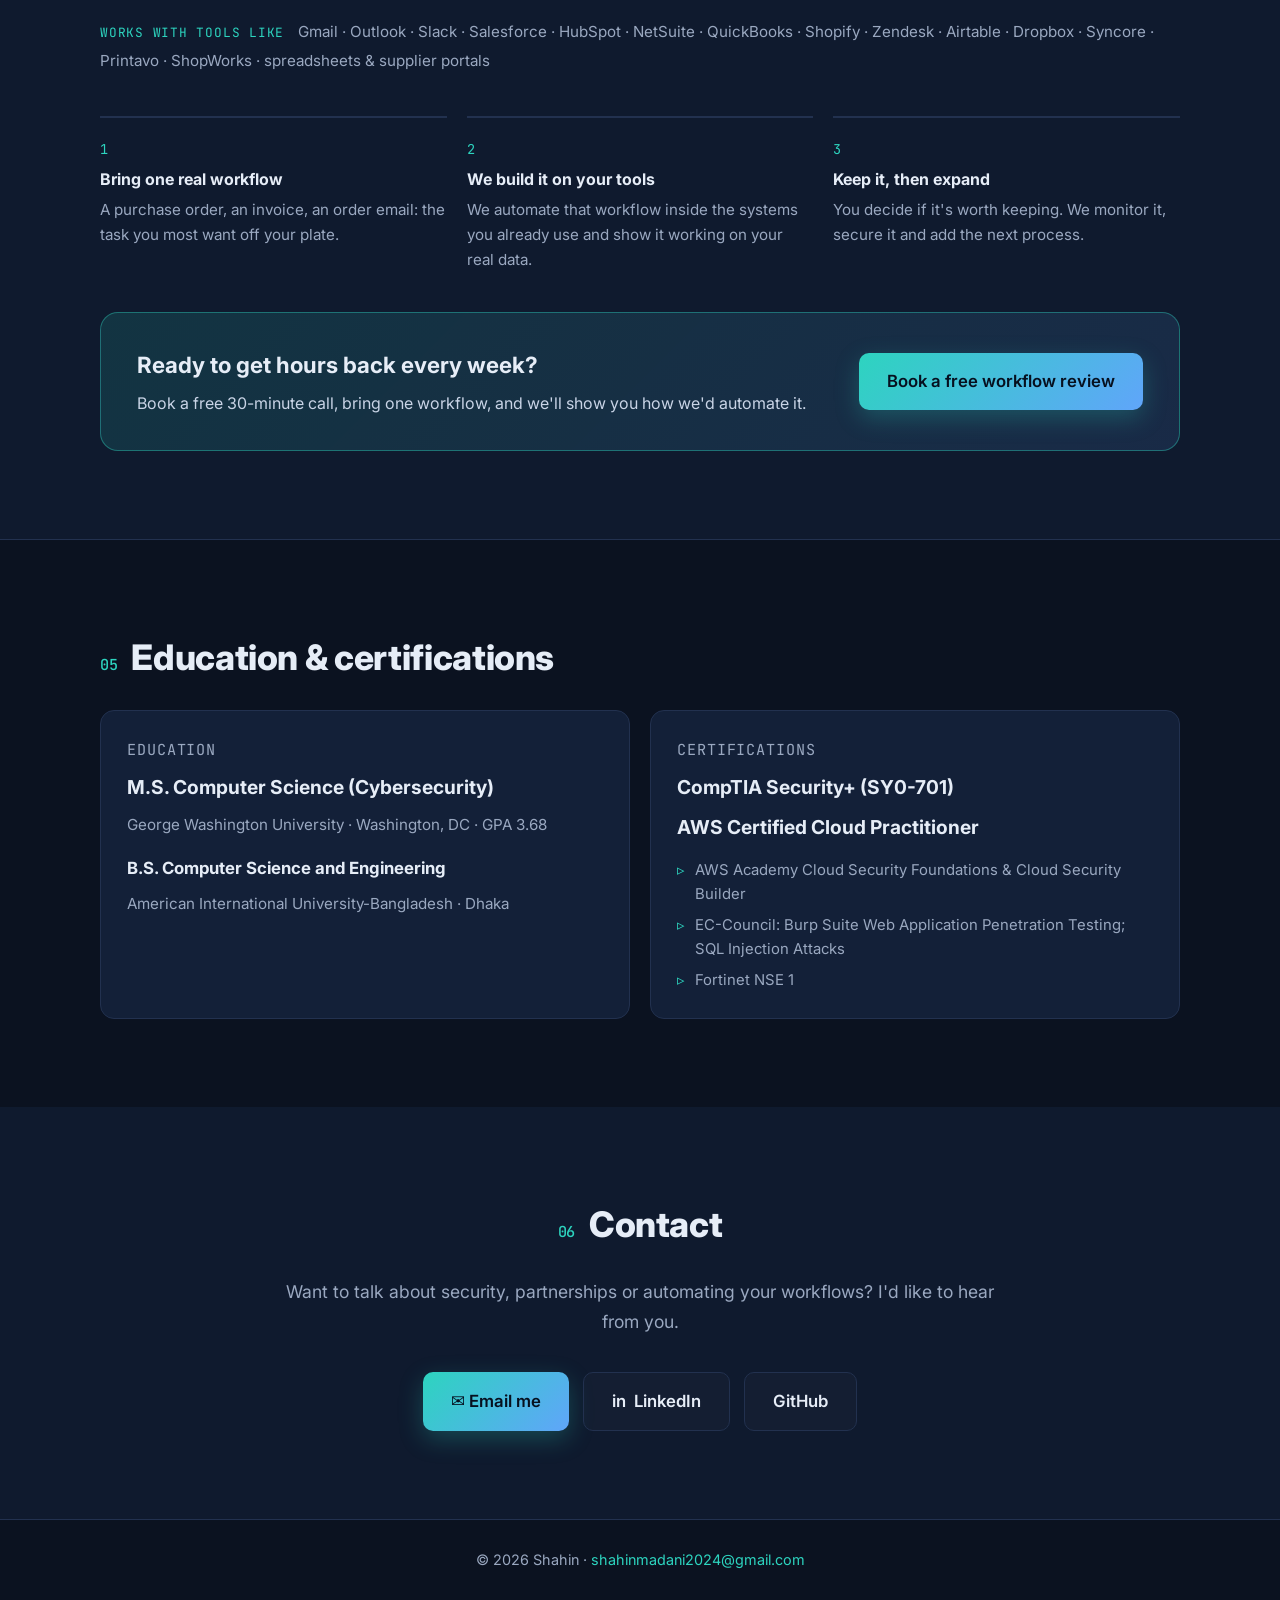
==== commit d48a2eb4: "Fill in experience, education, certifications and links from resume Co-Authored-By: Claude Opus 5.5 " ====
--- a/index.html
+++ b/index.html
@@ -6,7 +6,7 @@
 
   <!-- ===== SEO basics ===== -->
   <title>Shahin | Cybersecurity Engineer, Business Developer & AI Automation</title>
-  <meta name="description" content="Shahin: cybersecurity engineer (SIEM, vulnerability management, network and cloud security), M.S. Computer Science from George Washington University, CompTIA Security+, and AI business automation for growing teams.">
+  <meta name="description" content="Shahin: cybersecurity engineer (SIEM, vulnerability management, network and cloud security), M.S. Computer Science from George Washington University, CompTIA Security+ and AWS Cloud Practitioner, and AI business automation for growing teams.">
   <meta name="author" content="Shahin">
   <link rel="canonical" href="https://mrmadani.github.io/">
 
@@ -74,8 +74,8 @@
       <div class="container narrow">
         <h2 class="section-title"><span class="num">01</span> About</h2>
         <p>My career sits where three worlds meet: <strong>security</strong>, <strong>sales</strong> and <strong>automation</strong>.</p>
-        <p>I started in cybersecurity engineering, working on SIEM, vulnerability management, network security and cloud security. That taught me to think in systems, spot risk early and keep things running under pressure.</p>
-        <p>Today I work at <strong>ImprintID</strong>, a promotional products supplier, across marketing, key accounts, sales support and business development, where I manage relationships with our VIP distributors. I bring the same discipline from security to the customer side: clear processes, reliable follow-through and data you can trust.</p>
+        <p>For nearly six years I was the network and security engineer for a 100+ user manufacturing company, responsible for its firewalls, endpoints, identity, email security, AWS and audits. That taught me to think in systems, spot risk early and keep things running under pressure.</p>
+        <p>Today I'm Marketing and Key Accounts Coordinator at <strong>ImprintID</strong>, a promotional products supplier, working across marketing, key accounts, sales support and business development, where I handle our VIP distributor accounts. I bring the same discipline from security to the customer side: clear processes, reliable follow-through and data you can trust.</p>
         <p>Alongside that, my team and I help businesses <strong>automate their workflows with AI</strong>, so people spend their time on customers instead of copy-paste.</p>
       </div>
     </section>
@@ -84,33 +84,43 @@
     <section id="security" class="section alt">
       <div class="container">
         <h2 class="section-title"><span class="num">02</span> Cybersecurity expertise</h2>
-        <div class="grid four">
+        <div class="grid three">
           <article class="card">
             <div class="icon" aria-hidden="true">◎</div>
-            <h3>SIEM &amp; monitoring</h3>
-            <p>Log collection, correlation rules, alert tuning and investigation, so real threats stand out from the noise.</p>
+            <h3>SIEM &amp; threat detection</h3>
+            <p>Alert triage, threat hunting and log analysis, plus detections written and tuned in Splunk and Wazuh for brute force, port scans, privilege escalation and lateral movement.</p>
+          </article>
+          <article class="card">
+            <div class="icon" aria-hidden="true">!</div>
+            <h3>Incident response</h3>
+            <p>Response playbooks for phishing, account compromise, malware and data exposure. Root-cause analysis and network and memory forensics with Wireshark, tcpdump and Volatility.</p>
           </article>
           <article class="card">
             <div class="icon" aria-hidden="true">⚑</div>
             <h3>Vulnerability management</h3>
-            <p>Scanning, risk-based prioritisation and remediation tracking from finding to fix.</p>
+            <p>Authenticated Nessus scans prioritised by CVSS and business impact, plus web app testing with Burp Suite and Acunetix for SQL injection, XSS and CSRF.</p>
           </article>
           <article class="card">
             <div class="icon" aria-hidden="true">⇄</div>
             <h3>Network security</h3>
-            <p>Segmentation, firewall policy, secure access and traffic analysis.</p>
+            <p>Cisco Meraki firewalls, switches and access points with VLAN segmentation, site-to-site VPN, IPS and tight ACLs between business units.</p>
           </article>
           <article class="card">
             <div class="icon" aria-hidden="true">☁</div>
-            <h3>Cloud security</h3>
-            <p>Identity and access, secure configuration and visibility across cloud workloads.</p>
-          </article>
-        </div>
-        <!-- PLACEHOLDER: add 2–3 concrete security achievements, e.g. "Cut false-positive alerts by X%". -->
-        <ul class="highlights placeholder-list">
-          <li><span class="placeholder">[Achievement: e.g. "Reduced SIEM alert noise by __% by tuning __ correlation rules"]</span></li>
-          <li><span class="placeholder">[Achievement: e.g. "Brought critical vulnerability remediation time down from __ to __ days"]</span></li>
-          <li><span class="placeholder">[Tools you've used: e.g. Splunk, QRadar, Nessus, Qualys, AWS, Azure]</span></li>
+            <h3>Cloud security (AWS)</h3>
+            <p>Least-privilege IAM and MFA, CloudTrail, CloudWatch and VPC Flow Logs, AWS Config rules with Lambda auto-remediation, and KMS encryption.</p>
+          </article>
+          <article class="card">
+            <div class="icon" aria-hidden="true">⚿</div>
+            <h3>Identity, email &amp; compliance</h3>
+            <p>Google Workspace MFA and context-aware access, SPF/DKIM/DMARC, phishing simulations, and audit evidence mapped to NIST CSF, HIPAA, PCI DSS and GDPR.</p>
+          </article>
+        </div>
+        <ul class="highlights">
+          <li>Primary network and security engineer for a 100+ user manufacturing company (2020–2026)</li>
+          <li>Cut exploitable vulnerabilities on internal servers by more than 30% with hardening baselines</li>
+          <li>Managed EDR, disk encryption and patching across 100+ Windows and Linux systems</li>
+          <li>Hands-on labs: a multi-VM SOC lab (Splunk, Wazuh, Sysmon), an AWS security reference environment and a memory forensics lab</li>
         </ul>
       </div>
     </section>
@@ -138,10 +148,11 @@
             <p>Campaigns and content that keep our products in front of the right buyers.</p>
           </article>
         </div>
-        <!-- PLACEHOLDER: add measurable sales results. -->
-        <ul class="highlights placeholder-list">
-          <li><span class="placeholder">[Achievement: e.g. "Grew top-__ distributor accounts by __% year over year"]</span></li>
-          <li><span class="placeholder">[Achievement: e.g. "Onboarded __ new distributors in __"]</span></li>
+        <ul class="highlights">
+          <li>Grew lead generation by 35% and organic website traffic by 50% in six months with Google Ads, Facebook, email and SEO campaigns</li>
+          <li>Built a Google Apps Script automation that emails clients their latest tracking numbers and order status, replacing manual follow-up emails</li>
+          <li>Wrote the requirements and phased rollout plan for automating purchase order intake and ERP order entry, with human review before orders are committed</li>
+          <li>Handle VIP distributor escalations, working with production, vendors and logistics to resolve order problems</li>
         </ul>
       </div>
     </section>
@@ -252,17 +263,20 @@
         <div class="grid two">
           <article class="card edu">
             <p class="tag">Education</p>
-            <h3>Master of Science in Computer Science</h3>
-            <p class="muted">Cybersecurity focus · George Washington University</p>
-            <!-- PLACEHOLDER: graduation year -->
-            <p class="placeholder">[Graduation year]</p>
+            <h3>M.S. Computer Science (Cybersecurity)</h3>
+            <p class="muted">George Washington University · Washington, DC · GPA 3.68</p>
+            <h3 class="edu-next">B.S. Computer Science and Engineering</h3>
+            <p class="muted">American International University-Bangladesh · Dhaka</p>
           </article>
           <article class="card edu">
-            <p class="tag">Certification</p>
-            <h3>CompTIA Security+</h3>
-            <p class="muted">Core security, risk management and incident response</p>
-            <!-- PLACEHOLDER: year earned / verification link -->
-            <p class="placeholder">[Year earned · Credly verification link]</p>
+            <p class="tag">Certifications</p>
+            <h3>CompTIA Security+ (SY0-701)</h3>
+            <h3>AWS Certified Cloud Practitioner</h3>
+            <ul class="cert-list">
+              <li>AWS Academy Cloud Security Foundations &amp; Cloud Security Builder</li>
+              <li>EC-Council: Burp Suite Web Application Penetration Testing; SQL Injection Attacks</li>
+              <li>Fortinet NSE 1</li>
+            </ul>
           </article>
         </div>
       </div>
@@ -275,8 +289,8 @@
         <p class="section-lead">Want to talk about security, partnerships or automating your workflows? I'd like to hear from you.</p>
         <div class="contact-links">
           <a class="btn btn-primary btn-lg" href="mailto:shahinmadani2024@gmail.com">✉ Email me</a>
-          <!-- PLACEHOLDER: replace with your LinkedIn profile URL -->
-          <a class="btn btn-ghost btn-lg" href="https://www.linkedin.com/in/YOUR-LINKEDIN-HANDLE/" target="_blank" rel="noopener">in&nbsp; LinkedIn</a>
+          <a class="btn btn-ghost btn-lg" href="https://www.linkedin.com/in/shahinmadani/" target="_blank" rel="noopener">in&nbsp; LinkedIn</a>
+          <a class="btn btn-ghost btn-lg" href="https://github.com/MrMadani" target="_blank" rel="noopener">GitHub</a>
         </div>
       </div>
     </section>
--- a/styles.css
+++ b/styles.css
@@ -146,7 +146,11 @@
   font-family: 'JetBrains Mono', monospace; font-size: .75rem; text-transform: uppercase;
   letter-spacing: .06em; color: var(--accent); margin-bottom: 10px;
 }
-.edu h3 { font-size: 1.25rem; }
+.edu h3 { font-size: 1.2rem; }
+.edu .edu-next { margin-top: 18px; font-size: 1.05rem; }
+.cert-list { list-style: none; margin-top: 14px; display: grid; gap: 6px; }
+.cert-list li { color: var(--muted); font-size: .93rem; padding-left: 18px; position: relative; }
+.cert-list li::before { content: '▹'; position: absolute; left: 0; color: var(--accent); }
 .muted { color: var(--muted); }
 
 .highlights { list-style: none; margin-top: 28px; display: grid; gap: 10px; }
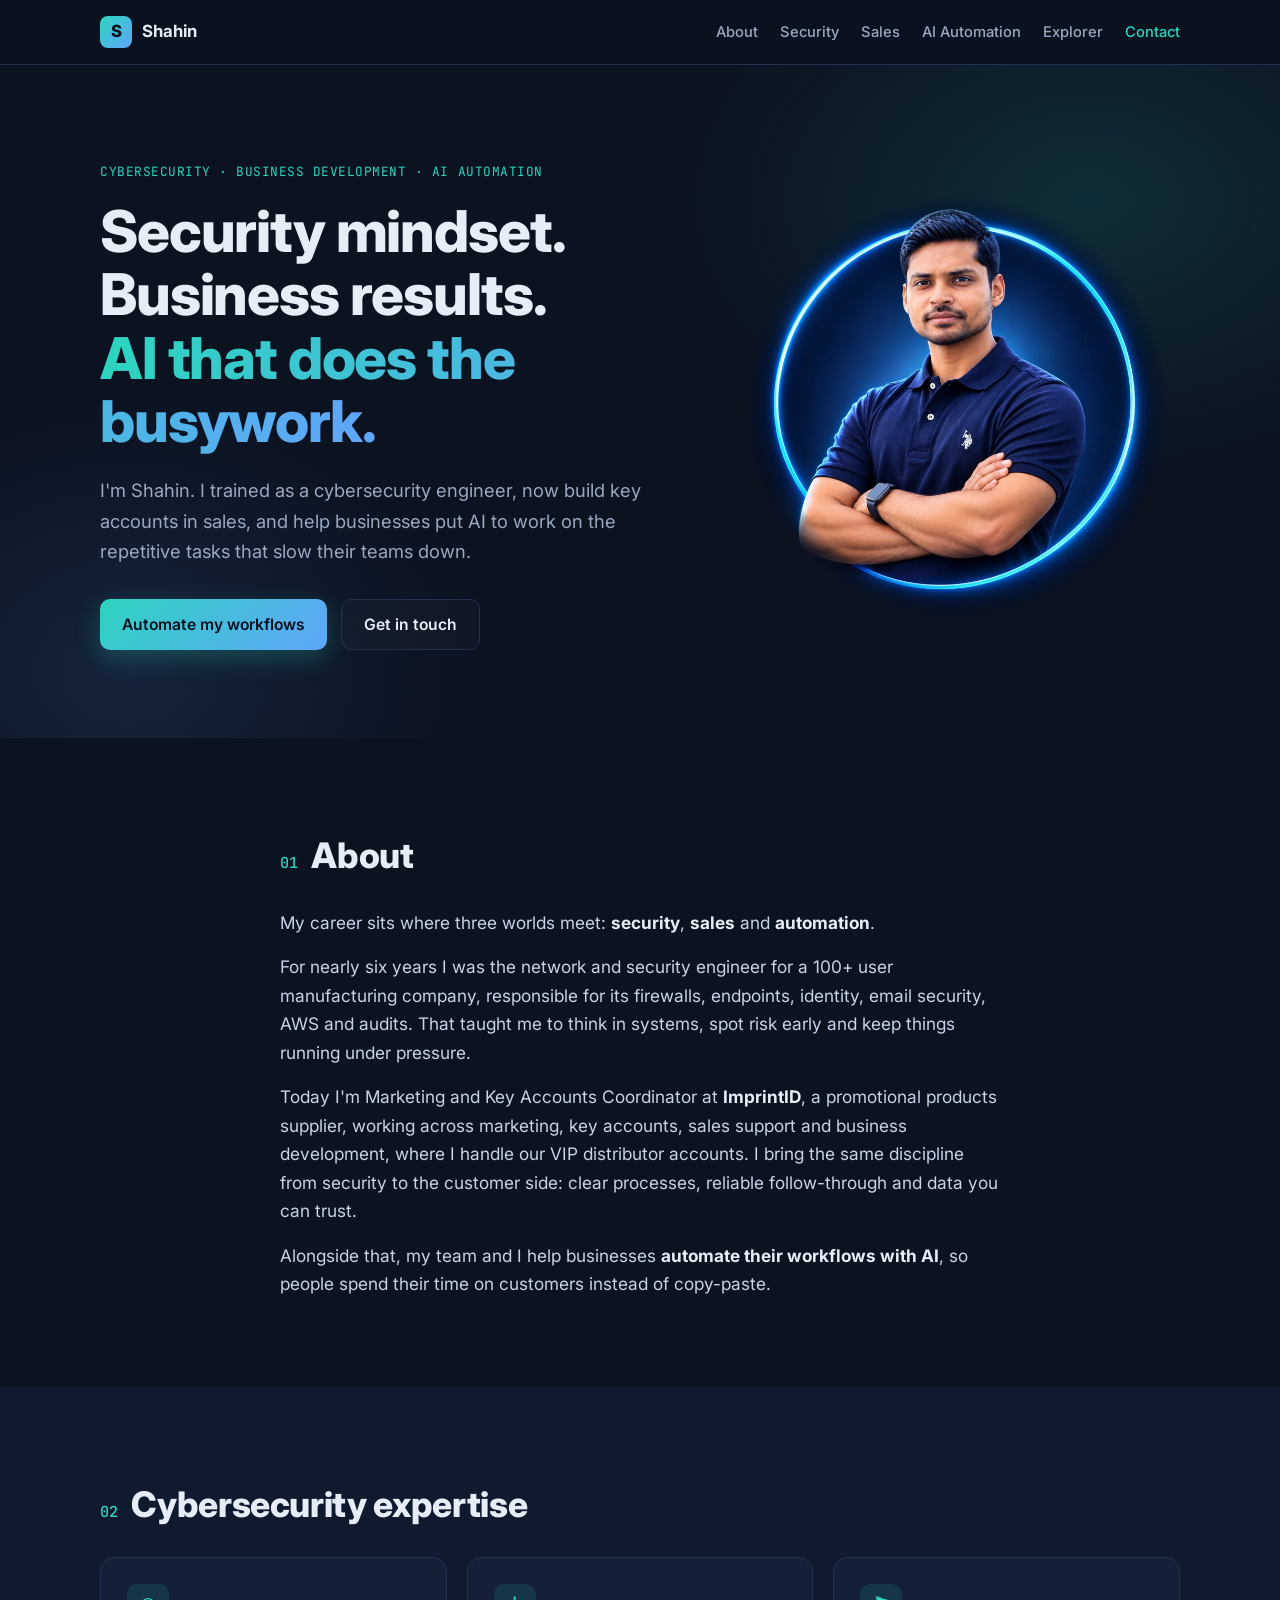
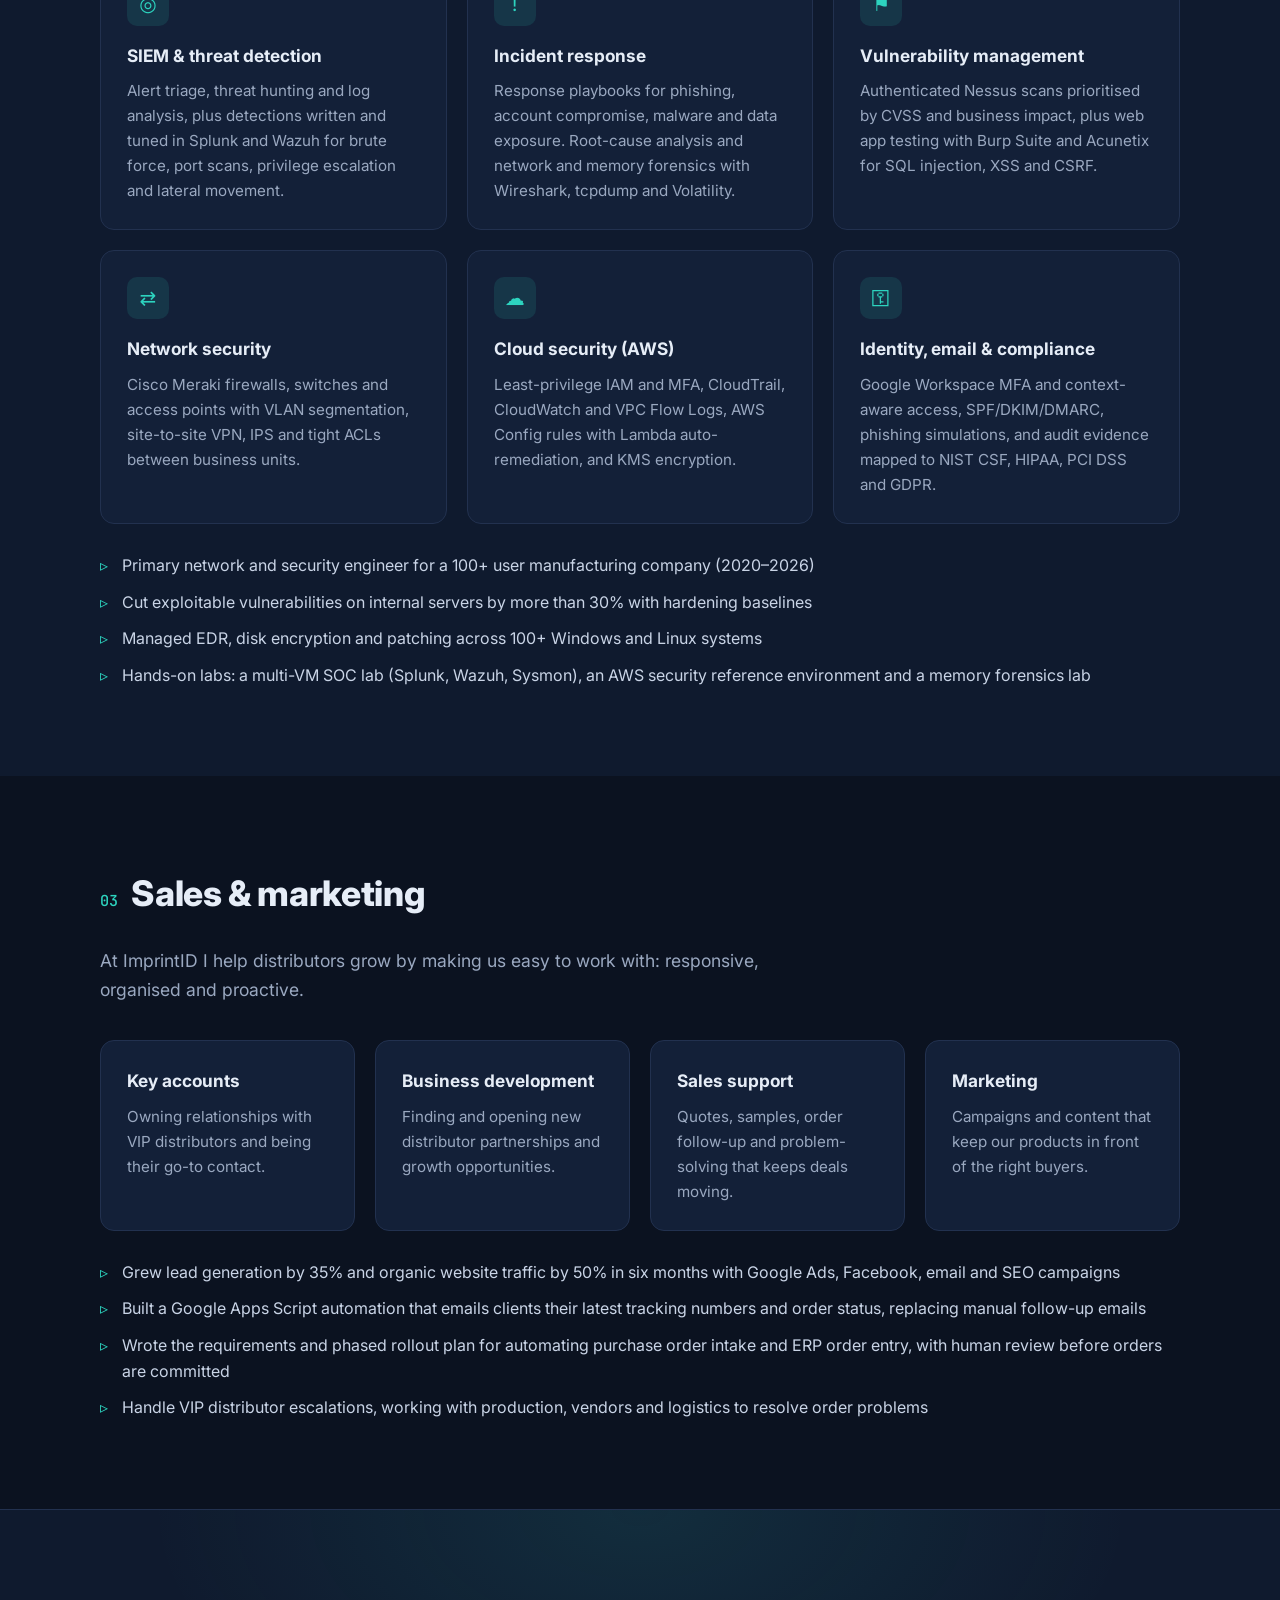
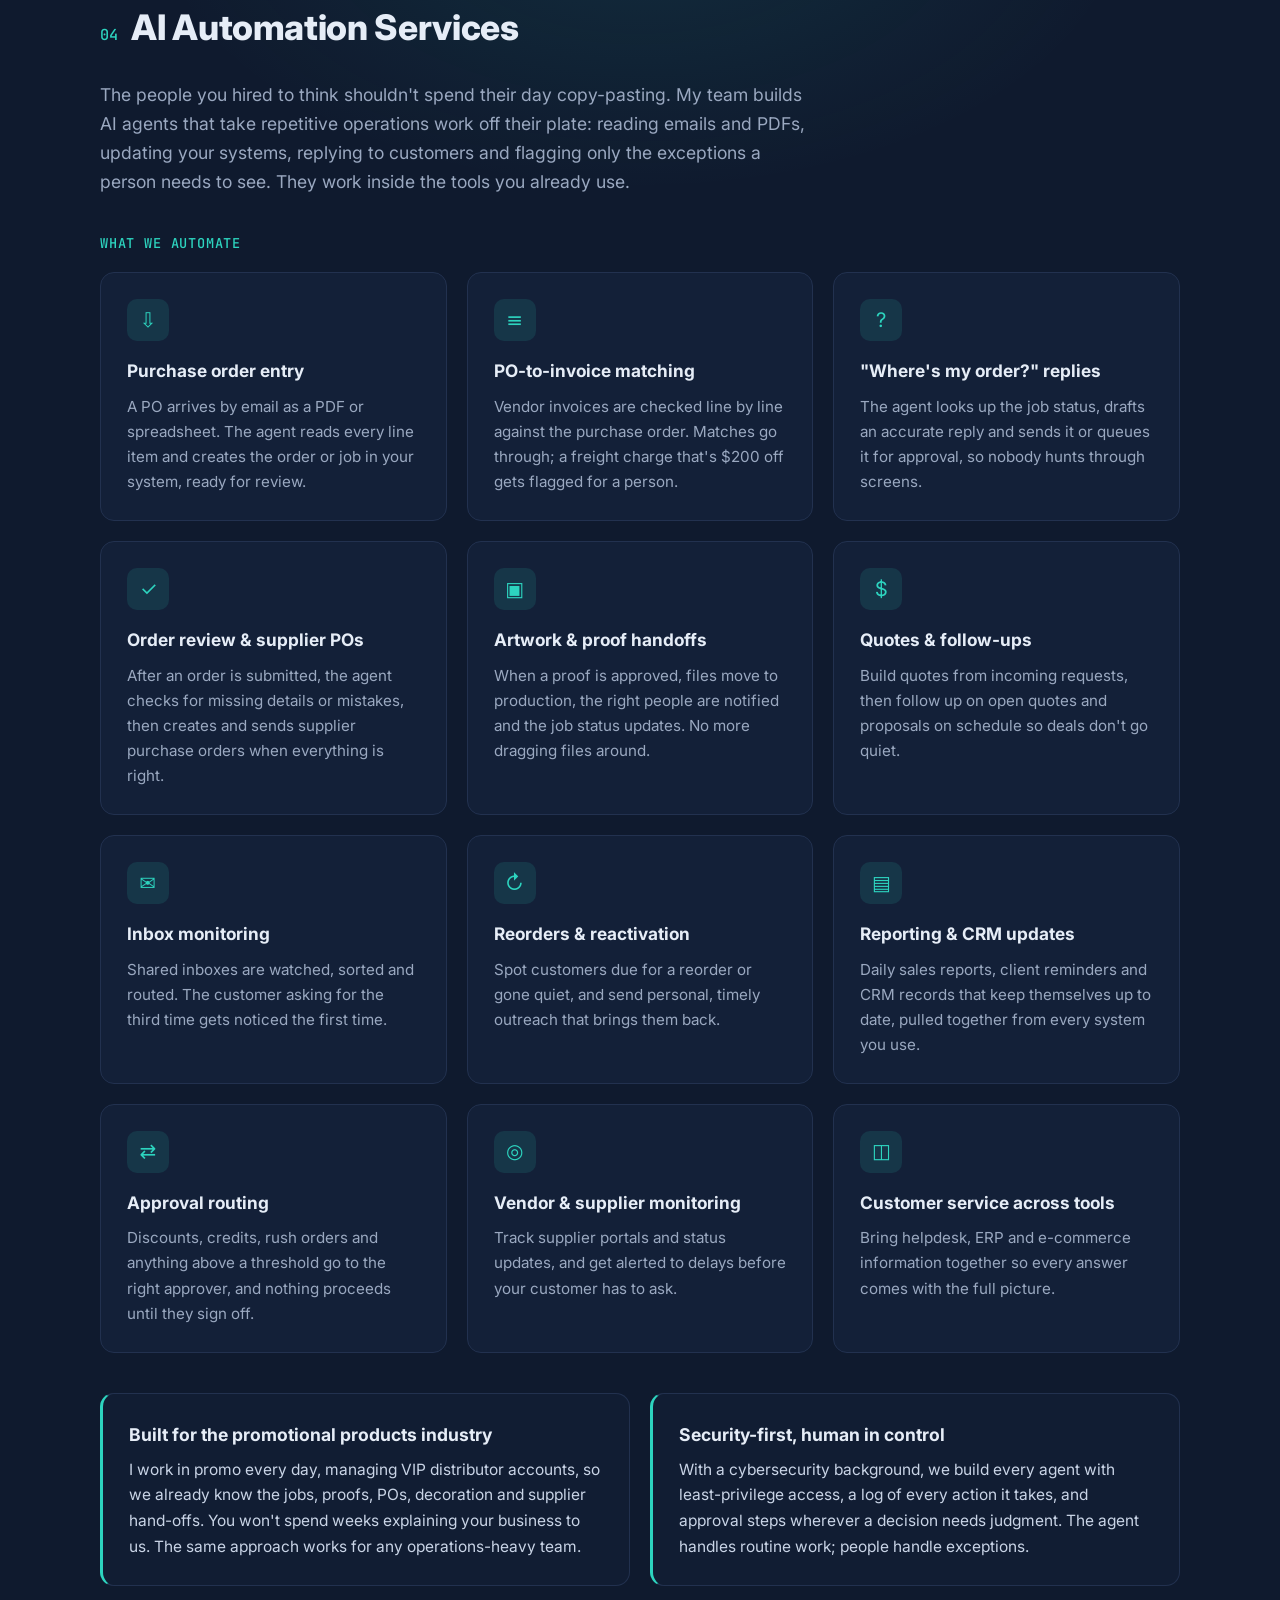
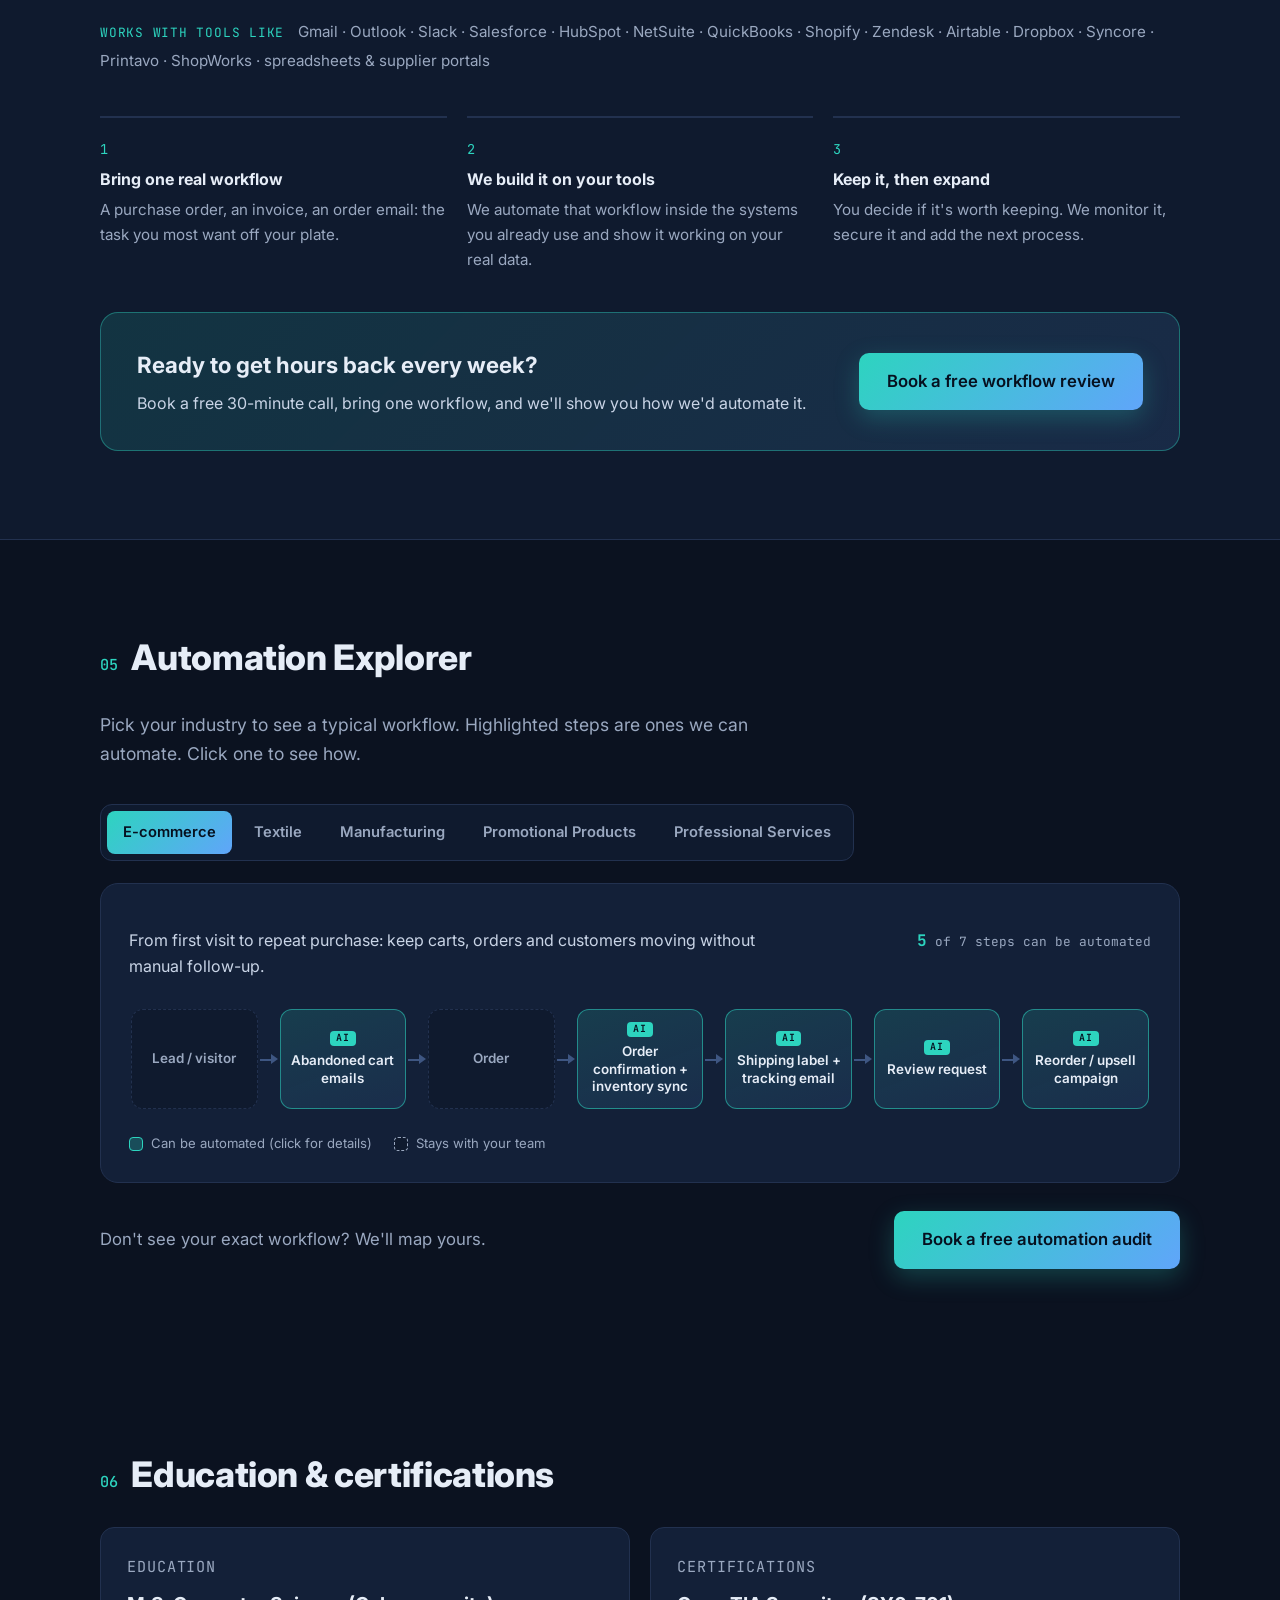
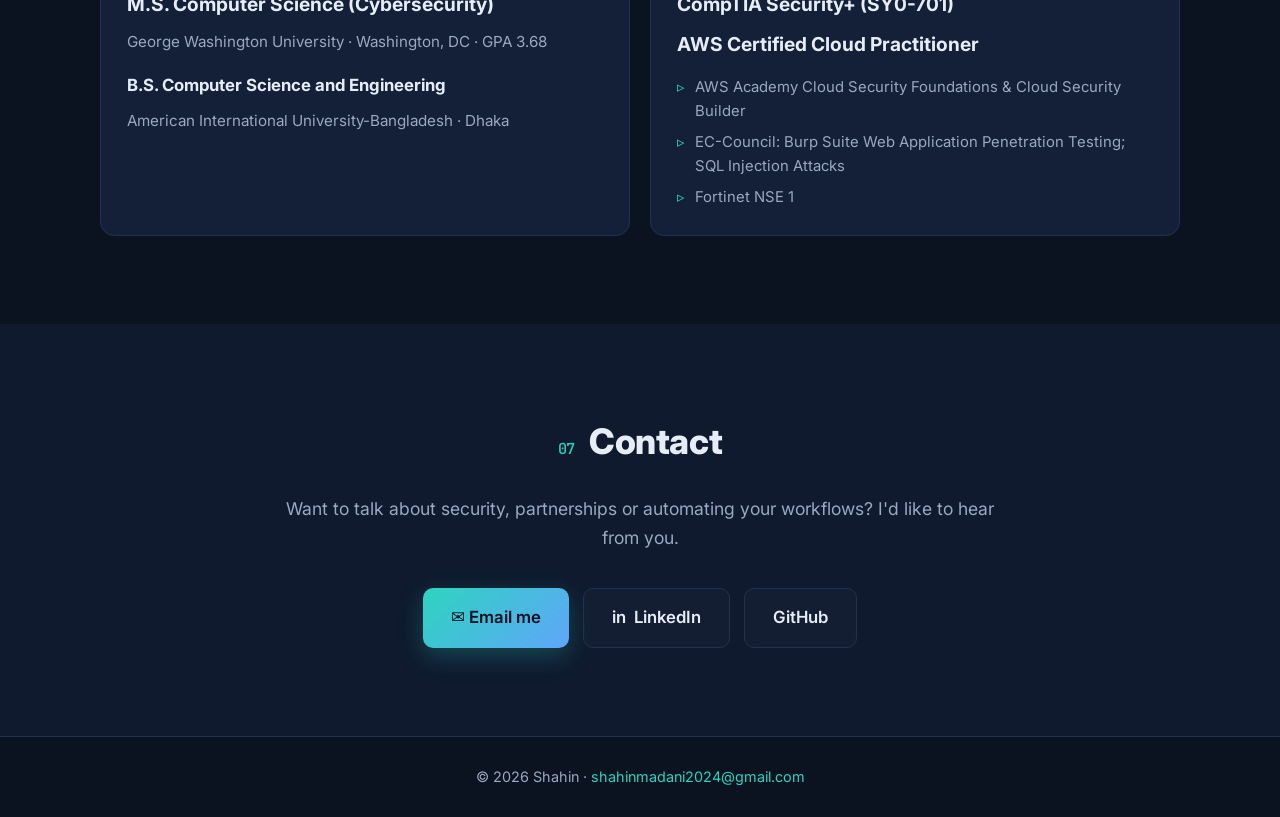
==== commit 1446239c: "Add Automation Explorer: industry workflow tabs, clickable automation cards, Calendly booking Co-Aut" ====
--- a/index.html
+++ b/index.html
@@ -41,6 +41,7 @@
         <a href="#security">Security</a>
         <a href="#business">Sales</a>
         <a href="#automation">AI Automation</a>
+        <a href="#explorer">Explorer</a>
         <a href="#contact" class="nav-cta">Contact</a>
       </nav>
     </div>
@@ -250,8 +251,33 @@
             <h3>Ready to get hours back every week?</h3>
             <p>Book a free 30-minute call, bring one workflow, and we'll show you how we'd automate it.</p>
           </div>
-          <!-- PLACEHOLDER: point this at your booking link (e.g. Calendly) or keep it as email. -->
-          <a class="btn btn-primary btn-lg" href="mailto:shahinmadani2024@gmail.com?subject=AI%20automation%20workflow%20review">Book a free workflow review</a>
+          <!-- Uses the Calendly link set in explorer.js (CALENDLY_URL); emails you until it's set. -->
+          <a class="btn btn-primary btn-lg js-book" href="mailto:shahinmadani2024@gmail.com?subject=AI%20automation%20workflow%20review">Book a free workflow review</a>
+        </div>
+      </div>
+    </section>
+
+    <!-- ===== AUTOMATION EXPLORER (content lives in explorer.js) ===== -->
+    <section id="explorer" class="section">
+      <div class="container">
+        <h2 class="section-title"><span class="num">05</span> Automation Explorer</h2>
+        <p class="section-lead">Pick your industry to see a typical workflow. Highlighted steps are ones we can automate. Click one to see how.</p>
+        <div class="ex-tabs" role="tablist" aria-label="Industries"></div>
+        <div id="ex-panel" class="ex-panel" role="tabpanel">
+          <div class="ex-head">
+            <p class="ex-intro"></p>
+            <p class="ex-stat"></p>
+          </div>
+          <ol class="ex-flow"></ol>
+          <div class="ex-legend" aria-hidden="true">
+            <span><i class="ex-key auto"></i>Can be automated (click for details)</span>
+            <span><i class="ex-key manual"></i>Stays with your team</span>
+          </div>
+          <div class="ex-card" hidden aria-live="polite"></div>
+        </div>
+        <div class="ex-cta">
+          <p>Don't see your exact workflow? We'll map yours.</p>
+          <a class="btn btn-primary btn-lg js-book" href="mailto:shahinmadani2024@gmail.com?subject=Free%20automation%20audit">Book a free automation audit</a>
         </div>
       </div>
     </section>
@@ -259,7 +285,7 @@
     <!-- ===== EDUCATION & CERTIFICATIONS ===== -->
     <section id="education" class="section">
       <div class="container">
-        <h2 class="section-title"><span class="num">05</span> Education &amp; certifications</h2>
+        <h2 class="section-title"><span class="num">06</span> Education &amp; certifications</h2>
         <div class="grid two">
           <article class="card edu">
             <p class="tag">Education</p>
@@ -285,7 +311,7 @@
     <!-- ===== CONTACT ===== -->
     <section id="contact" class="section alt">
       <div class="container narrow center">
-        <h2 class="section-title"><span class="num">06</span> Contact</h2>
+        <h2 class="section-title"><span class="num">07</span> Contact</h2>
         <p class="section-lead">Want to talk about security, partnerships or automating your workflows? I'd like to hear from you.</p>
         <div class="contact-links">
           <a class="btn btn-primary btn-lg" href="mailto:shahinmadani2024@gmail.com">✉ Email me</a>
@@ -302,6 +328,7 @@
     </div>
   </footer>
 
+  <script src="explorer.js"></script>
   <script>document.getElementById('year').textContent = new Date().getFullYear();</script>
 </body>
 </html>
--- a/styles.css
+++ b/styles.css
@@ -197,6 +197,104 @@
 .cta-box h3 { font-size: 1.4rem; margin-bottom: 6px; }
 .cta-box p { color: #c9d4e6; }
 
+/* ===== Automation Explorer ===== */
+.ex-tabs {
+  display: flex; gap: 6px; flex-wrap: wrap; padding: 6px; margin-bottom: 22px;
+  background: var(--bg-alt); border: 1px solid var(--border); border-radius: 12px; width: fit-content; max-width: 100%;
+}
+.ex-tabs button {
+  font: inherit; font-size: .92rem; font-weight: 600; color: var(--muted);
+  background: none; border: 0; border-radius: 8px; padding: 9px 16px; cursor: pointer;
+  transition: background .15s ease, color .15s ease;
+}
+.ex-tabs button:hover { color: var(--text); background: rgba(255,255,255,.04); }
+.ex-tabs button[aria-selected="true"] {
+  color: #06101f; background: linear-gradient(135deg, var(--accent), var(--accent-2));
+}
+.ex-tabs button:focus-visible, .ex-step.auto:focus-visible, .ex-close:focus-visible {
+  outline: 2px solid var(--accent); outline-offset: 2px;
+}
+.ex-panel {
+  background: var(--card); border: 1px solid var(--border); border-radius: 18px; padding: 28px;
+}
+.ex-head { display: flex; justify-content: space-between; align-items: baseline; gap: 16px; flex-wrap: wrap; margin-bottom: 26px; }
+.ex-intro { color: #c9d4e6; max-width: 640px; }
+.ex-stat { font-family: 'JetBrains Mono', monospace; font-size: .8rem; color: var(--muted); white-space: nowrap; }
+.ex-stat strong { color: var(--accent); font-size: 1rem; }
+
+/* Flowchart: left to right, scrolls sideways if an industry has many steps */
+.ex-flow {
+  list-style: none; display: flex; align-items: stretch; gap: 0;
+  overflow-x: auto; padding: 4px 2px 10px; scrollbar-width: thin;
+}
+.ex-flow > li { display: flex; flex: 1 1 0; min-width: 88px; }
+.ex-flow > li.ex-arrow { flex: 0 0 22px; min-width: 22px; position: relative; }
+.ex-arrow::before {
+  content: ''; position: absolute; left: 2px; right: 7px; top: 50%; height: 2px;
+  background: #3e5682;
+}
+.ex-arrow::after {
+  content: ''; position: absolute; right: 2px; top: calc(50% - 5px);
+  border: 5px solid transparent; border-left: 7px solid #3e5682; border-right: 0;
+}
+.ex-step {
+  width: 100%; min-height: 92px; display: flex; flex-direction: column; align-items: center; justify-content: center;
+  gap: 6px; text-align: center; padding: 12px 8px; border-radius: 12px;
+  font: inherit; font-size: .84rem; font-weight: 600; line-height: 1.3;
+}
+.ex-step.manual { color: var(--muted); background: var(--bg-alt); border: 1px dashed var(--border); }
+.ex-step.auto {
+  color: var(--text); cursor: pointer;
+  background: linear-gradient(160deg, rgba(45, 212, 191, .16), rgba(96, 165, 250, .10));
+  border: 1px solid rgba(45, 212, 191, .55);
+  transition: transform .15s ease, box-shadow .15s ease, border-color .15s ease;
+}
+.ex-step.auto:hover { transform: translateY(-3px); box-shadow: 0 10px 26px rgba(45, 212, 191, .18); }
+.ex-step.auto[aria-pressed="true"] {
+  border-color: var(--accent); box-shadow: 0 0 0 2px var(--accent), 0 10px 26px rgba(45, 212, 191, .22);
+}
+.ex-badge {
+  font-family: 'JetBrains Mono', monospace; font-size: .62rem; letter-spacing: .08em;
+  color: #06101f; background: var(--accent); border-radius: 4px; padding: 1px 6px;
+}
+.ex-legend { display: flex; gap: 22px; flex-wrap: wrap; margin-top: 14px; font-size: .82rem; color: var(--muted); }
+.ex-legend span { display: inline-flex; align-items: center; gap: 8px; }
+.ex-key { display: inline-block; width: 14px; height: 14px; border-radius: 4px; }
+.ex-key.auto { background: rgba(45, 212, 191, .25); border: 1px solid var(--accent); }
+.ex-key.manual { background: var(--bg-alt); border: 1px dashed var(--muted); }
+
+/* Detail card */
+.ex-card {
+  position: relative; margin-top: 22px; padding: 24px 26px; border-radius: 14px;
+  background: var(--bg-alt); border: 1px solid rgba(45, 212, 191, .45);
+  animation: ex-in .2s ease;
+}
+@keyframes ex-in { from { opacity: 0; transform: translateY(6px); } to { opacity: 1; transform: none; } }
+.ex-card-tag {
+  font-family: 'JetBrains Mono', monospace; font-size: .72rem; text-transform: uppercase;
+  letter-spacing: .06em; color: var(--accent); margin-bottom: 4px;
+}
+.ex-card h3 { font-size: 1.2rem; margin-bottom: 16px; padding-right: 32px; }
+.ex-card dl { display: grid; grid-template-columns: 2fr 1.4fr 1fr; gap: 22px; }
+.ex-card dt { font-size: .75rem; text-transform: uppercase; letter-spacing: .05em; color: var(--muted); margin-bottom: 6px; }
+.ex-card dd { color: #c9d4e6; font-size: .95rem; }
+.ex-tools { display: flex; flex-wrap: wrap; gap: 6px; }
+.ex-tools span {
+  font-size: .8rem; padding: 3px 9px; border-radius: 999px;
+  background: rgba(96, 165, 250, .12); border: 1px solid rgba(96, 165, 250, .35); color: #cfe0ff;
+}
+.ex-saved { font-size: 1.3rem !important; font-weight: 800; color: var(--accent) !important; }
+.ex-close {
+  position: absolute; top: 12px; right: 12px; width: 32px; height: 32px; border-radius: 8px;
+  border: 1px solid var(--border); background: none; color: var(--muted); font-size: 1.2rem; cursor: pointer;
+}
+.ex-close:hover { color: var(--text); border-color: var(--accent); }
+.ex-cta {
+  display: flex; align-items: center; justify-content: space-between; gap: 20px; flex-wrap: wrap;
+  margin-top: 28px;
+}
+.ex-cta p { color: var(--muted); font-size: 1.05rem; }
+
 /* ===== Contact & footer ===== */
 .contact-links { display: flex; gap: 14px; justify-content: center; flex-wrap: wrap; }
 .footer { padding: 28px 0; border-top: 1px solid var(--border); color: var(--muted); font-size: .9rem; text-align: center; }
@@ -215,8 +313,29 @@
   .grid.four, .grid.three, .grid.two, .process, .why { grid-template-columns: 1fr; }
   .cta-box { padding: 26px; }
   .cta-box .btn { width: 100%; }
+
+  /* Explorer: tabs scroll sideways, flowchart stacks vertically */
+  .ex-tabs { flex-wrap: nowrap; overflow-x: auto; width: 100%; }
+  .ex-tabs button { white-space: nowrap; flex: 0 0 auto; }
+  .ex-panel { padding: 20px 16px; }
+  .ex-card dl { grid-template-columns: 1fr; gap: 16px; }
+  .ex-cta .btn { width: 100%; }
+}
+/* Flowchart stacks vertically below 960px so no step is hidden off-screen */
+@media (max-width: 960px) {
+  .ex-flow { flex-direction: column; overflow: visible; padding: 0; }
+  .ex-flow > li { min-width: 0; }
+  .ex-flow > li.ex-arrow { flex: 0 0 22px; }
+  .ex-arrow::before { left: 50%; right: auto; top: 2px; bottom: 7px; width: 2px; height: auto; }
+  .ex-arrow::after {
+    left: calc(50% - 5px); right: auto; top: auto; bottom: 2px;
+    border: 5px solid transparent; border-top: 7px solid #3e5682; border-bottom: 0;
+  }
+  .ex-step { min-height: 0; flex-direction: row; gap: 10px; padding: 14px; }
+  .ex-flow { max-width: 520px; margin: 0 auto; }
 }
 @media (prefers-reduced-motion: reduce) {
   html { scroll-behavior: auto; }
-  .btn, .card { transition: none; }
-}
+  .btn, .card, .ex-step { transition: none; }
+  .ex-card { animation: none; }
+}
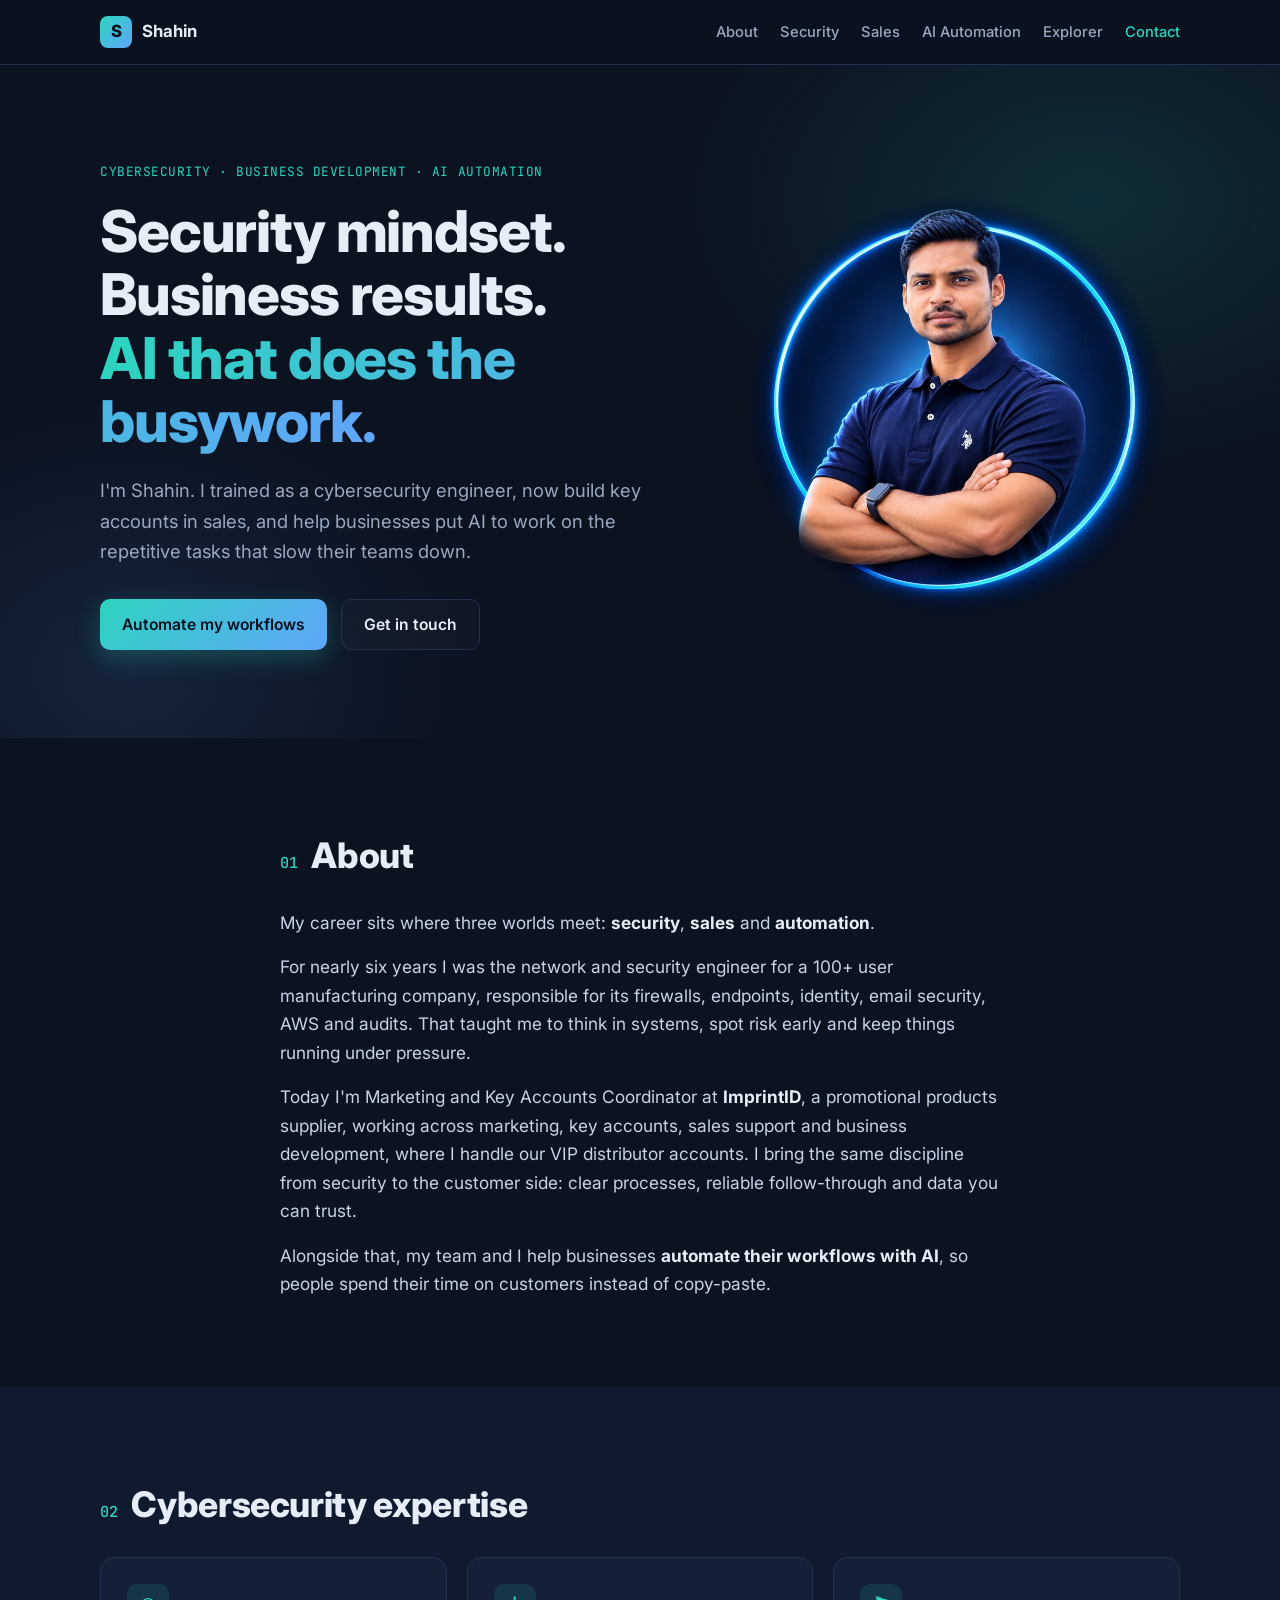
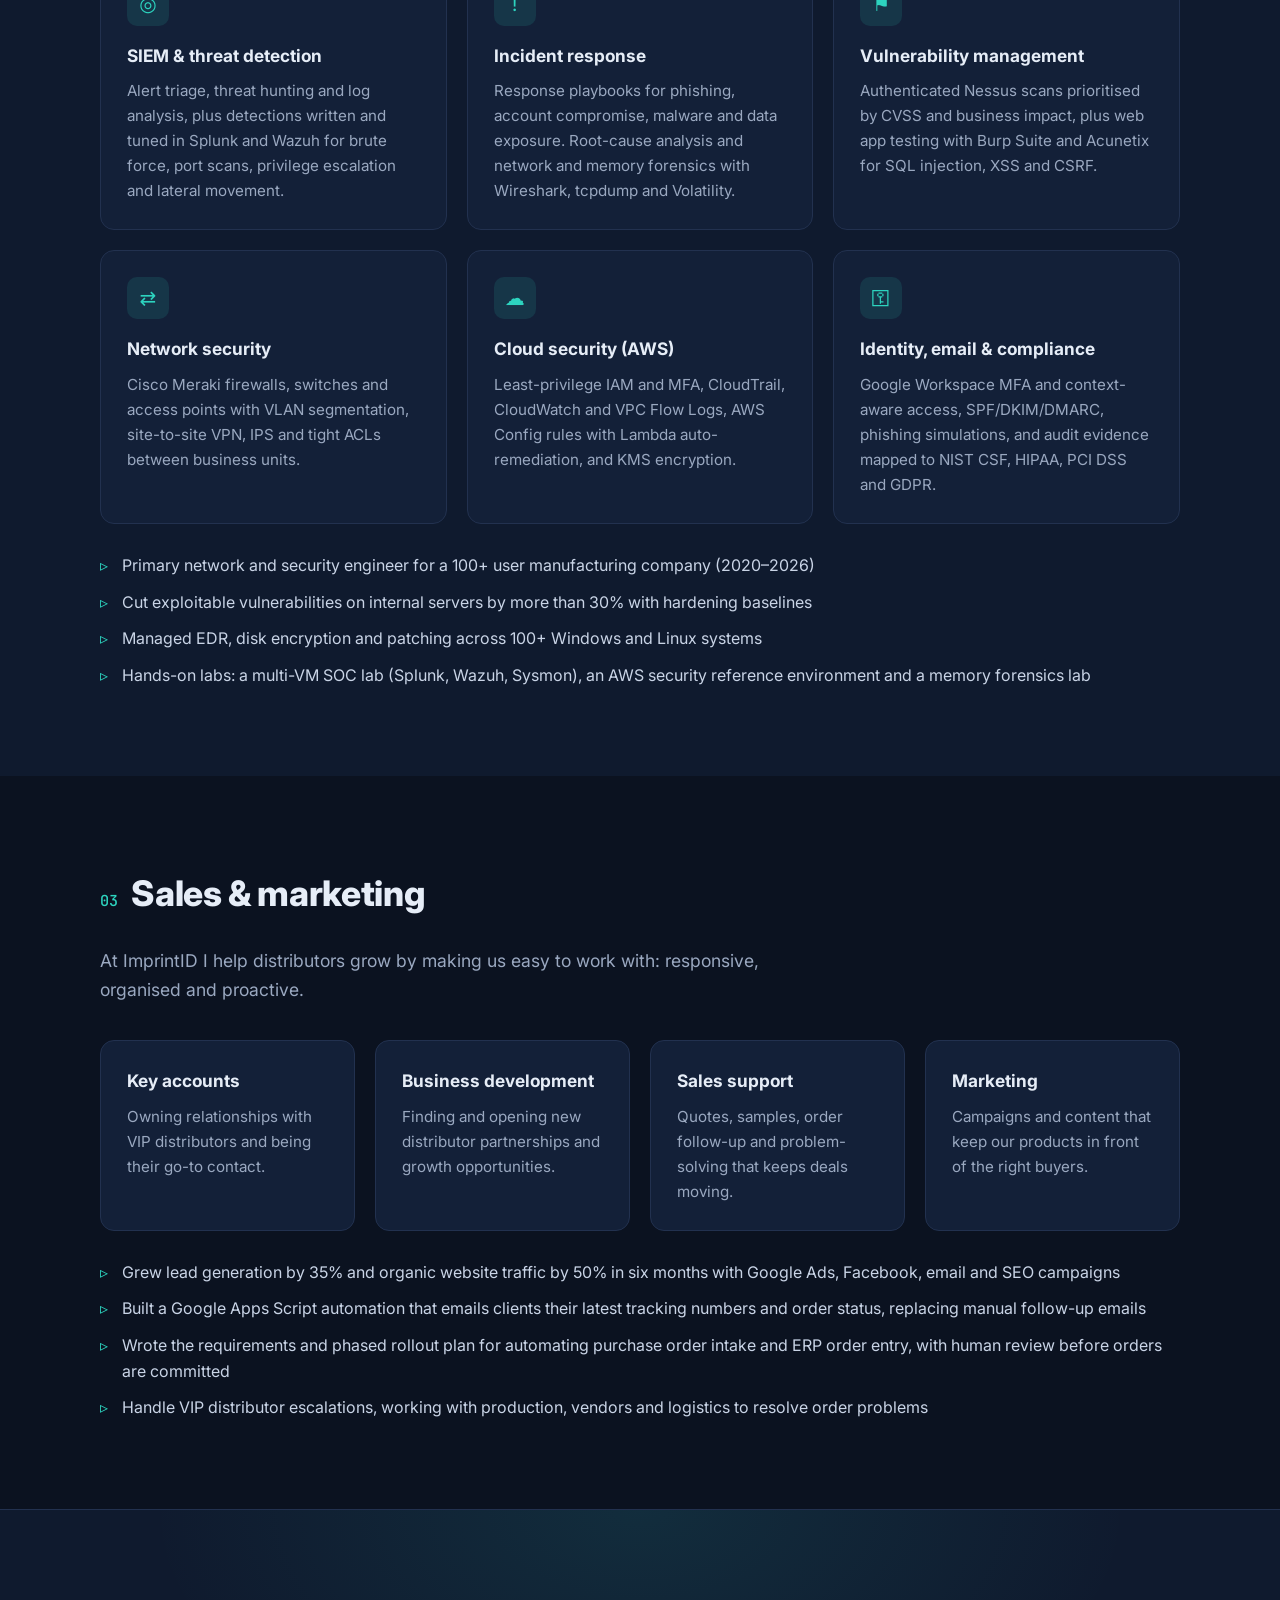
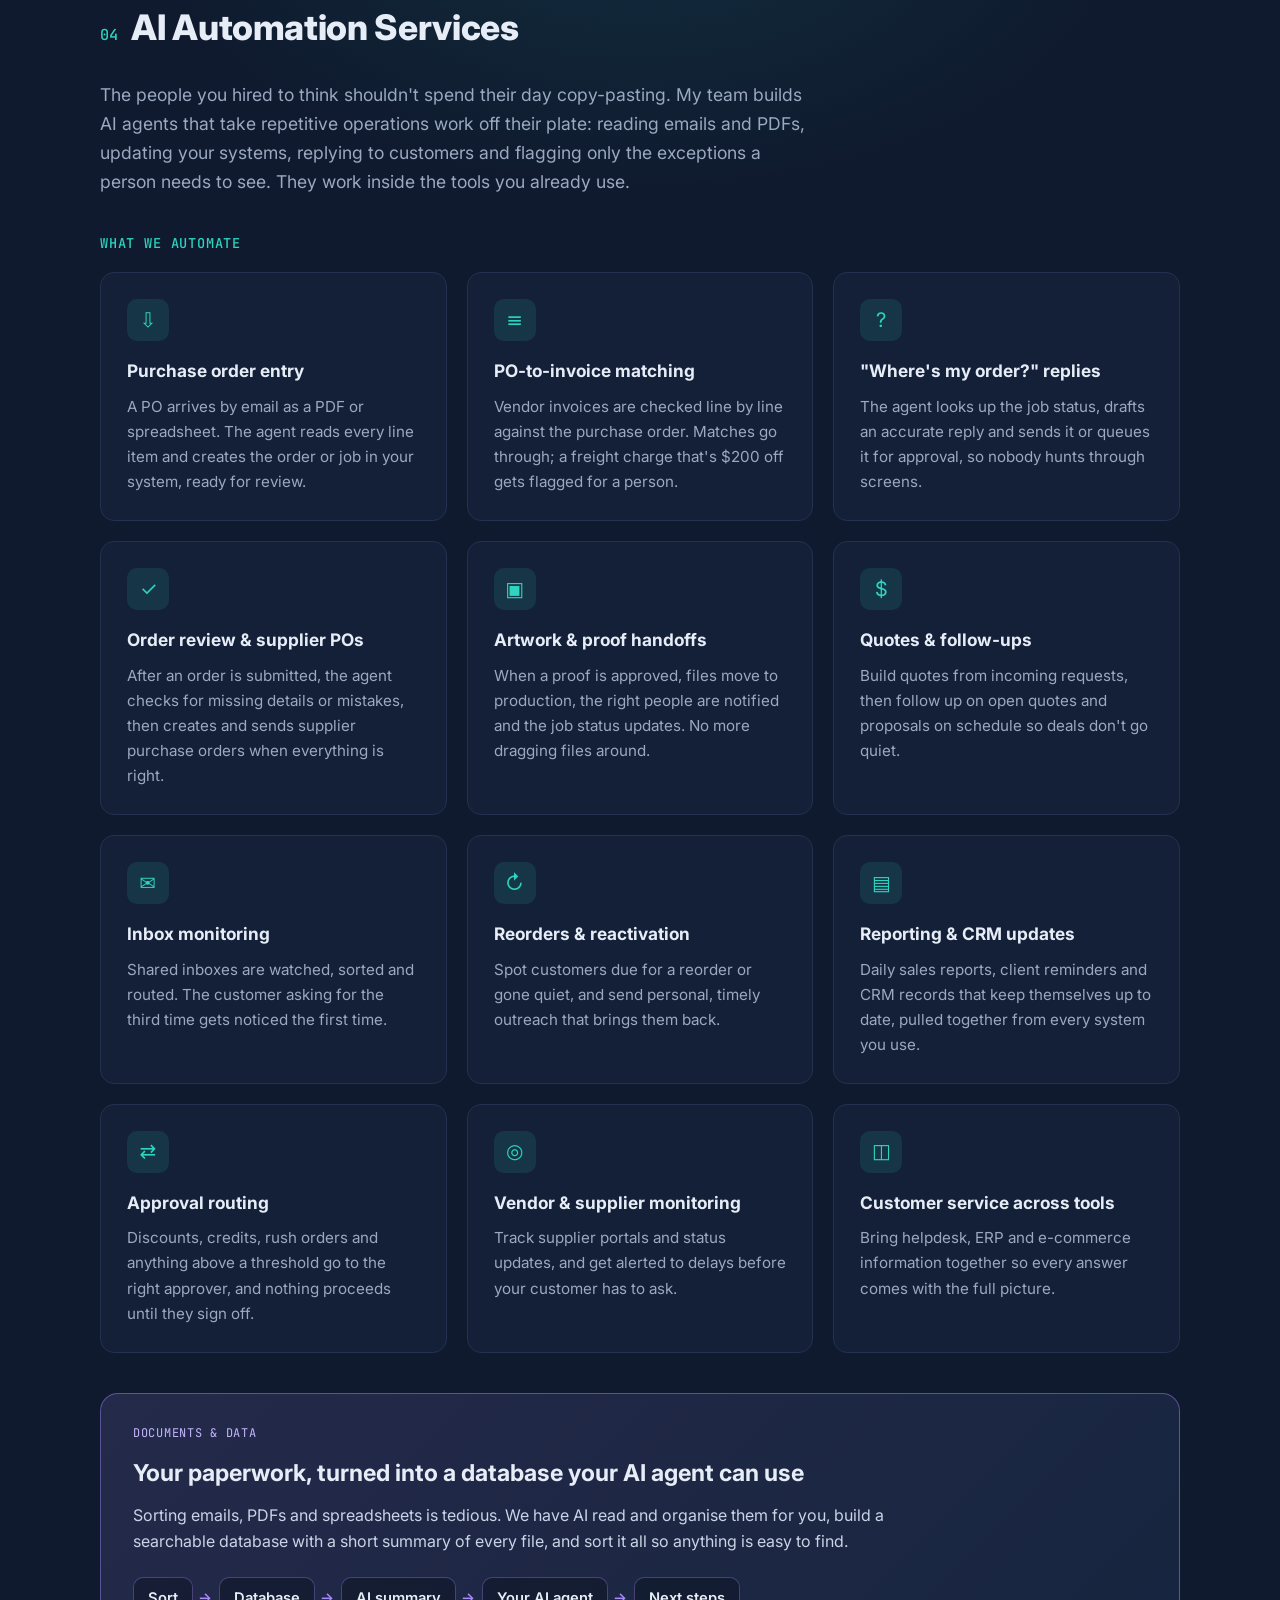
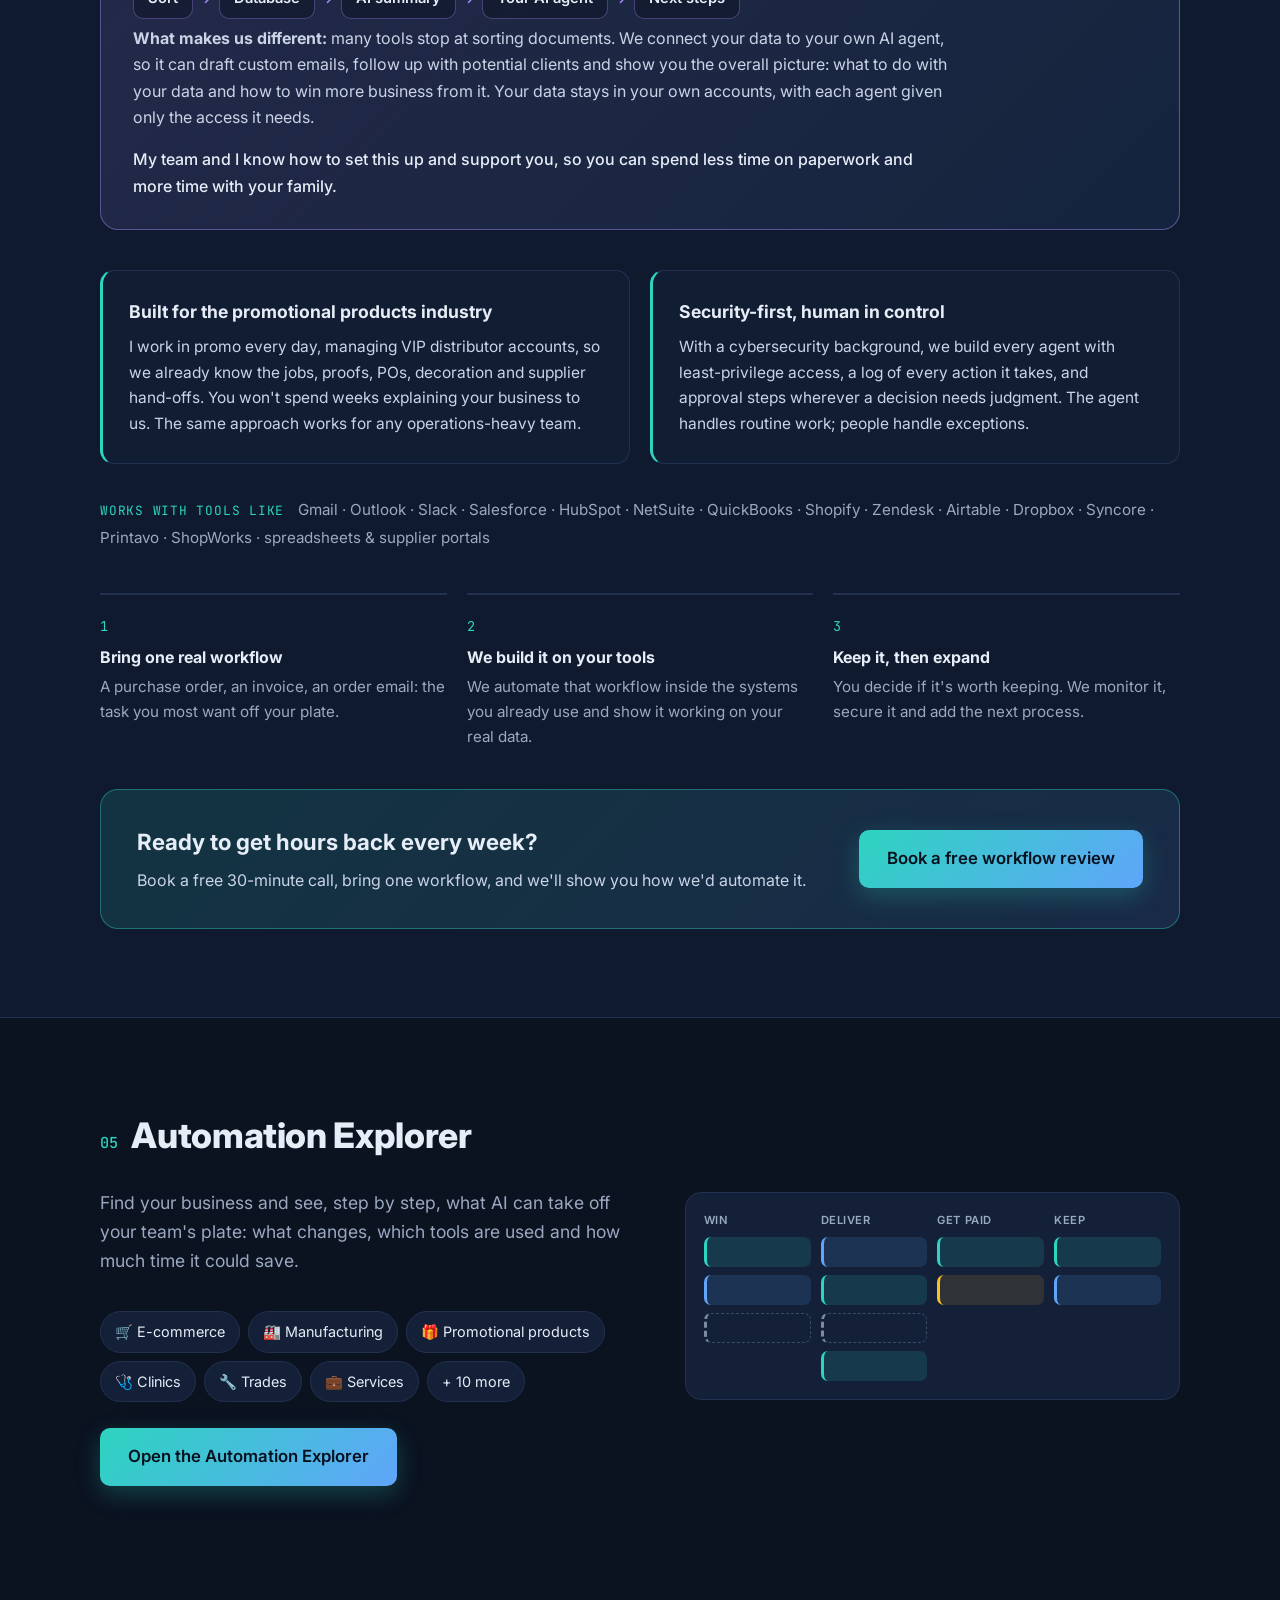
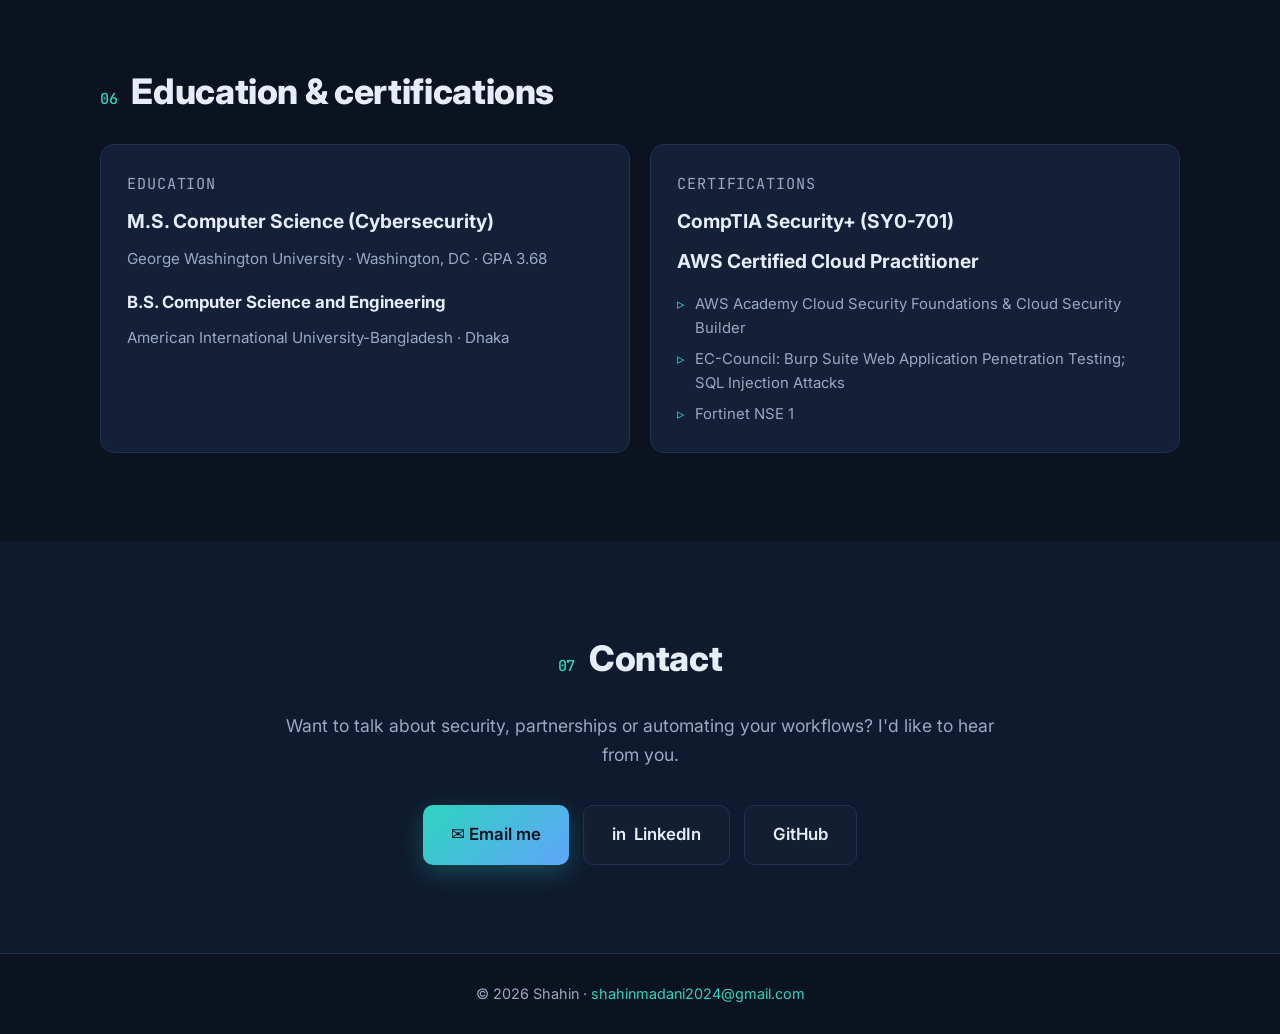
==== commit ecfcd802: "Explorer Phase 1: dedicated page with 16 industries, 4-stage flows, step breakdowns and data layer M" ====
--- a/index.html
+++ b/index.html
@@ -41,7 +41,7 @@
         <a href="#security">Security</a>
         <a href="#business">Sales</a>
         <a href="#automation">AI Automation</a>
-        <a href="#explorer">Explorer</a>
+        <a href="explorer/">Explorer</a>
         <a href="#contact" class="nav-cta">Contact</a>
       </nav>
     </div>
@@ -228,6 +228,17 @@
           </article>
         </div>
 
+        <div class="data-feature">
+          <p class="tag">Documents &amp; data</p>
+          <h3>Your paperwork, turned into a database your AI agent can use</h3>
+          <p>Sorting emails, PDFs and spreadsheets is tedious. We have AI read and organise them for you, build a searchable database with a short summary of every file, and sort it all so anything is easy to find.</p>
+          <ol class="data-steps">
+            <li>Sort</li><li>Database</li><li>AI summary</li><li>Your AI agent</li><li>Next steps</li>
+          </ol>
+          <p><strong>What makes us different:</strong> many tools stop at sorting documents. We connect your data to your own AI agent, so it can draft custom emails, follow up with potential clients and show you the overall picture: what to do with your data and how to win more business from it. Your data stays in your own accounts, with each agent given only the access it needs.</p>
+          <p class="family">My team and I know how to set this up and support you, so you can spend less time on paperwork and more time with your family.</p>
+        </div>
+
         <div class="why">
           <div>
             <h3>Built for the promotional products industry</h3>
@@ -251,33 +262,34 @@
             <h3>Ready to get hours back every week?</h3>
             <p>Book a free 30-minute call, bring one workflow, and we'll show you how we'd automate it.</p>
           </div>
-          <!-- Uses the Calendly link set in explorer.js (CALENDLY_URL); emails you until it's set. -->
+          <!-- Uses the Calendly link set in booking.js (CALENDLY_URL); emails you until it's set. -->
           <a class="btn btn-primary btn-lg js-book" href="mailto:shahinmadani2024@gmail.com?subject=AI%20automation%20workflow%20review">Book a free workflow review</a>
         </div>
       </div>
     </section>
 
-    <!-- ===== AUTOMATION EXPLORER (content lives in explorer.js) ===== -->
+    <!-- ===== AUTOMATION EXPLORER teaser (full tool lives in /explorer/) ===== -->
     <section id="explorer" class="section">
-      <div class="container">
-        <h2 class="section-title"><span class="num">05</span> Automation Explorer</h2>
-        <p class="section-lead">Pick your industry to see a typical workflow. Highlighted steps are ones we can automate. Click one to see how.</p>
-        <div class="ex-tabs" role="tablist" aria-label="Industries"></div>
-        <div id="ex-panel" class="ex-panel" role="tabpanel">
-          <div class="ex-head">
-            <p class="ex-intro"></p>
-            <p class="ex-stat"></p>
-          </div>
-          <ol class="ex-flow"></ol>
-          <div class="ex-legend" aria-hidden="true">
-            <span><i class="ex-key auto"></i>Can be automated (click for details)</span>
-            <span><i class="ex-key manual"></i>Stays with your team</span>
-          </div>
-          <div class="ex-card" hidden aria-live="polite"></div>
-        </div>
-        <div class="ex-cta">
-          <p>Don't see your exact workflow? We'll map yours.</p>
-          <a class="btn btn-primary btn-lg js-book" href="mailto:shahinmadani2024@gmail.com?subject=Free%20automation%20audit">Book a free automation audit</a>
+      <div class="container teaser">
+        <div>
+          <h2 class="section-title"><span class="num">05</span> Automation Explorer</h2>
+          <p class="section-lead">Find your business and see, step by step, what AI can take off your team's plate: what changes, which tools are used and how much time it could save.</p>
+          <div class="teaser-chips">
+            <a href="explorer/#ecommerce">🛒 E-commerce</a>
+            <a href="explorer/#manufacturing">🏭 Manufacturing</a>
+            <a href="explorer/#promo">🎁 Promotional products</a>
+            <a href="explorer/#healthcare">🩺 Clinics</a>
+            <a href="explorer/#trades">🔧 Trades</a>
+            <a href="explorer/#services">💼 Services</a>
+            <a href="explorer/">+ 10 more</a>
+          </div>
+          <a class="btn btn-primary btn-lg" href="explorer/">Open the Automation Explorer</a>
+        </div>
+        <div class="teaser-preview" aria-hidden="true">
+          <div><b>Win</b><i class="a"></i><i class="d"></i><i class="h"></i></div>
+          <div><b>Deliver</b><i class="d"></i><i class="a"></i><i class="h"></i><i class="a"></i></div>
+          <div><b>Get paid</b><i class="a"></i><i class="l"></i></div>
+          <div><b>Keep</b><i class="a"></i><i class="d"></i></div>
         </div>
       </div>
     </section>
@@ -328,7 +340,7 @@
     </div>
   </footer>
 
-  <script src="explorer.js"></script>
+  <script src="booking.js"></script>
   <script>document.getElementById('year').textContent = new Date().getFullYear();</script>
 </body>
 </html>
--- a/styles.css
+++ b/styles.css
@@ -197,103 +197,43 @@
 .cta-box h3 { font-size: 1.4rem; margin-bottom: 6px; }
 .cta-box p { color: #c9d4e6; }
 
-/* ===== Automation Explorer ===== */
-.ex-tabs {
-  display: flex; gap: 6px; flex-wrap: wrap; padding: 6px; margin-bottom: 22px;
-  background: var(--bg-alt); border: 1px solid var(--border); border-radius: 12px; width: fit-content; max-width: 100%;
-}
-.ex-tabs button {
-  font: inherit; font-size: .92rem; font-weight: 600; color: var(--muted);
-  background: none; border: 0; border-radius: 8px; padding: 9px 16px; cursor: pointer;
-  transition: background .15s ease, color .15s ease;
-}
-.ex-tabs button:hover { color: var(--text); background: rgba(255,255,255,.04); }
-.ex-tabs button[aria-selected="true"] {
-  color: #06101f; background: linear-gradient(135deg, var(--accent), var(--accent-2));
-}
-.ex-tabs button:focus-visible, .ex-step.auto:focus-visible, .ex-close:focus-visible {
-  outline: 2px solid var(--accent); outline-offset: 2px;
-}
-.ex-panel {
-  background: var(--card); border: 1px solid var(--border); border-radius: 18px; padding: 28px;
-}
-.ex-head { display: flex; justify-content: space-between; align-items: baseline; gap: 16px; flex-wrap: wrap; margin-bottom: 26px; }
-.ex-intro { color: #c9d4e6; max-width: 640px; }
-.ex-stat { font-family: 'JetBrains Mono', monospace; font-size: .8rem; color: var(--muted); white-space: nowrap; }
-.ex-stat strong { color: var(--accent); font-size: 1rem; }
-
-/* Flowchart: left to right, scrolls sideways if an industry has many steps */
-.ex-flow {
-  list-style: none; display: flex; align-items: stretch; gap: 0;
-  overflow-x: auto; padding: 4px 2px 10px; scrollbar-width: thin;
-}
-.ex-flow > li { display: flex; flex: 1 1 0; min-width: 88px; }
-.ex-flow > li.ex-arrow { flex: 0 0 22px; min-width: 22px; position: relative; }
-.ex-arrow::before {
-  content: ''; position: absolute; left: 2px; right: 7px; top: 50%; height: 2px;
-  background: #3e5682;
-}
-.ex-arrow::after {
-  content: ''; position: absolute; right: 2px; top: calc(50% - 5px);
-  border: 5px solid transparent; border-left: 7px solid #3e5682; border-right: 0;
-}
-.ex-step {
-  width: 100%; min-height: 92px; display: flex; flex-direction: column; align-items: center; justify-content: center;
-  gap: 6px; text-align: center; padding: 12px 8px; border-radius: 12px;
-  font: inherit; font-size: .84rem; font-weight: 600; line-height: 1.3;
-}
-.ex-step.manual { color: var(--muted); background: var(--bg-alt); border: 1px dashed var(--border); }
-.ex-step.auto {
-  color: var(--text); cursor: pointer;
-  background: linear-gradient(160deg, rgba(45, 212, 191, .16), rgba(96, 165, 250, .10));
-  border: 1px solid rgba(45, 212, 191, .55);
-  transition: transform .15s ease, box-shadow .15s ease, border-color .15s ease;
-}
-.ex-step.auto:hover { transform: translateY(-3px); box-shadow: 0 10px 26px rgba(45, 212, 191, .18); }
-.ex-step.auto[aria-pressed="true"] {
-  border-color: var(--accent); box-shadow: 0 0 0 2px var(--accent), 0 10px 26px rgba(45, 212, 191, .22);
-}
-.ex-badge {
-  font-family: 'JetBrains Mono', monospace; font-size: .62rem; letter-spacing: .08em;
-  color: #06101f; background: var(--accent); border-radius: 4px; padding: 1px 6px;
-}
-.ex-legend { display: flex; gap: 22px; flex-wrap: wrap; margin-top: 14px; font-size: .82rem; color: var(--muted); }
-.ex-legend span { display: inline-flex; align-items: center; gap: 8px; }
-.ex-key { display: inline-block; width: 14px; height: 14px; border-radius: 4px; }
-.ex-key.auto { background: rgba(45, 212, 191, .25); border: 1px solid var(--accent); }
-.ex-key.manual { background: var(--bg-alt); border: 1px dashed var(--muted); }
-
-/* Detail card */
-.ex-card {
-  position: relative; margin-top: 22px; padding: 24px 26px; border-radius: 14px;
-  background: var(--bg-alt); border: 1px solid rgba(45, 212, 191, .45);
-  animation: ex-in .2s ease;
-}
-@keyframes ex-in { from { opacity: 0; transform: translateY(6px); } to { opacity: 1; transform: none; } }
-.ex-card-tag {
-  font-family: 'JetBrains Mono', monospace; font-size: .72rem; text-transform: uppercase;
-  letter-spacing: .06em; color: var(--accent); margin-bottom: 4px;
-}
-.ex-card h3 { font-size: 1.2rem; margin-bottom: 16px; padding-right: 32px; }
-.ex-card dl { display: grid; grid-template-columns: 2fr 1.4fr 1fr; gap: 22px; }
-.ex-card dt { font-size: .75rem; text-transform: uppercase; letter-spacing: .05em; color: var(--muted); margin-bottom: 6px; }
-.ex-card dd { color: #c9d4e6; font-size: .95rem; }
-.ex-tools { display: flex; flex-wrap: wrap; gap: 6px; }
-.ex-tools span {
-  font-size: .8rem; padding: 3px 9px; border-radius: 999px;
-  background: rgba(96, 165, 250, .12); border: 1px solid rgba(96, 165, 250, .35); color: #cfe0ff;
-}
-.ex-saved { font-size: 1.3rem !important; font-weight: 800; color: var(--accent) !important; }
-.ex-close {
-  position: absolute; top: 12px; right: 12px; width: 32px; height: 32px; border-radius: 8px;
-  border: 1px solid var(--border); background: none; color: var(--muted); font-size: 1.2rem; cursor: pointer;
-}
-.ex-close:hover { color: var(--text); border-color: var(--accent); }
-.ex-cta {
-  display: flex; align-items: center; justify-content: space-between; gap: 20px; flex-wrap: wrap;
-  margin-top: 28px;
-}
-.ex-cta p { color: var(--muted); font-size: 1.05rem; }
+/* ===== Documents & data feature ===== */
+.data-feature {
+  margin-top: 40px; padding: 30px 32px; border-radius: 18px;
+  background: linear-gradient(135deg, rgba(167, 139, 250, .14), rgba(96, 165, 250, .08));
+  border: 1px solid rgba(167, 139, 250, .45);
+}
+.data-feature .tag { color: #c4b5fd; }
+.data-feature h3 { font-size: 1.45rem; margin-bottom: 10px; }
+.data-feature > p { color: #c9d4e6; max-width: 820px; }
+.data-steps { list-style: none; display: flex; flex-wrap: wrap; gap: 10px 26px; margin: 22px 0 6px; }
+.data-steps li {
+  position: relative; font-weight: 600; font-size: .92rem; padding: 8px 14px; border-radius: 10px;
+  background: rgba(11, 18, 32, .5); border: 1px solid rgba(167, 139, 250, .35);
+}
+.data-steps li:not(:last-child)::after { content: '→'; position: absolute; right: -20px; color: #a78bfa; }
+.data-feature .family { margin-top: 16px; color: #e6edf7; font-weight: 500; }
+
+/* ===== Explorer teaser (full explorer lives in /explorer/) ===== */
+.teaser { display: grid; grid-template-columns: 1.1fr 1fr; gap: 40px; align-items: center; }
+.teaser-chips { display: flex; flex-wrap: wrap; gap: 8px; }
+.teaser-chips a {
+  display: inline-flex; align-items: center; gap: 6px; font-size: .9rem; color: var(--text);
+  padding: 8px 14px; border-radius: 999px; background: var(--card); border: 1px solid var(--border);
+}
+.teaser-chips a:hover { text-decoration: none; border-color: var(--accent); }
+.teaser .btn { margin-top: 26px; }
+.teaser-preview {
+  display: grid; grid-template-columns: repeat(4, 1fr); gap: 10px; padding: 18px; border-radius: 16px;
+  background: var(--card); border: 1px solid var(--border);
+}
+.teaser-preview div { display: grid; gap: 8px; align-content: start; }
+.teaser-preview b { font-size: .7rem; text-transform: uppercase; letter-spacing: .05em; color: var(--muted); font-weight: 600; }
+.teaser-preview i { display: block; height: 30px; border-radius: 7px; border-left: 3px solid; }
+.teaser-preview .a { background: rgba(45, 212, 191, .14); border-color: #2dd4bf; }
+.teaser-preview .d { background: rgba(96, 165, 250, .14); border-color: #60a5fa; }
+.teaser-preview .l { background: rgba(251, 191, 36, .12); border-color: #fbbf24; }
+.teaser-preview .h { background: none; border: 1px dashed #3a4a68; border-left: 3px dashed #7d8aa3; }
 
 /* ===== Contact & footer ===== */
 .contact-links { display: flex; gap: 14px; justify-content: center; flex-wrap: wrap; }
@@ -314,28 +254,11 @@
   .cta-box { padding: 26px; }
   .cta-box .btn { width: 100%; }
 
-  /* Explorer: tabs scroll sideways, flowchart stacks vertically */
-  .ex-tabs { flex-wrap: nowrap; overflow-x: auto; width: 100%; }
-  .ex-tabs button { white-space: nowrap; flex: 0 0 auto; }
-  .ex-panel { padding: 20px 16px; }
-  .ex-card dl { grid-template-columns: 1fr; gap: 16px; }
-  .ex-cta .btn { width: 100%; }
-}
-/* Flowchart stacks vertically below 960px so no step is hidden off-screen */
-@media (max-width: 960px) {
-  .ex-flow { flex-direction: column; overflow: visible; padding: 0; }
-  .ex-flow > li { min-width: 0; }
-  .ex-flow > li.ex-arrow { flex: 0 0 22px; }
-  .ex-arrow::before { left: 50%; right: auto; top: 2px; bottom: 7px; width: 2px; height: auto; }
-  .ex-arrow::after {
-    left: calc(50% - 5px); right: auto; top: auto; bottom: 2px;
-    border: 5px solid transparent; border-top: 7px solid #3e5682; border-bottom: 0;
-  }
-  .ex-step { min-height: 0; flex-direction: row; gap: 10px; padding: 14px; }
-  .ex-flow { max-width: 520px; margin: 0 auto; }
+  .teaser { grid-template-columns: 1fr; gap: 28px; }
+  .data-feature { padding: 24px; }
+}
 }
 @media (prefers-reduced-motion: reduce) {
   html { scroll-behavior: auto; }
-  .btn, .card, .ex-step { transition: none; }
-  .ex-card { animation: none; }
-}
+  .btn, .card { transition: none; }
+}
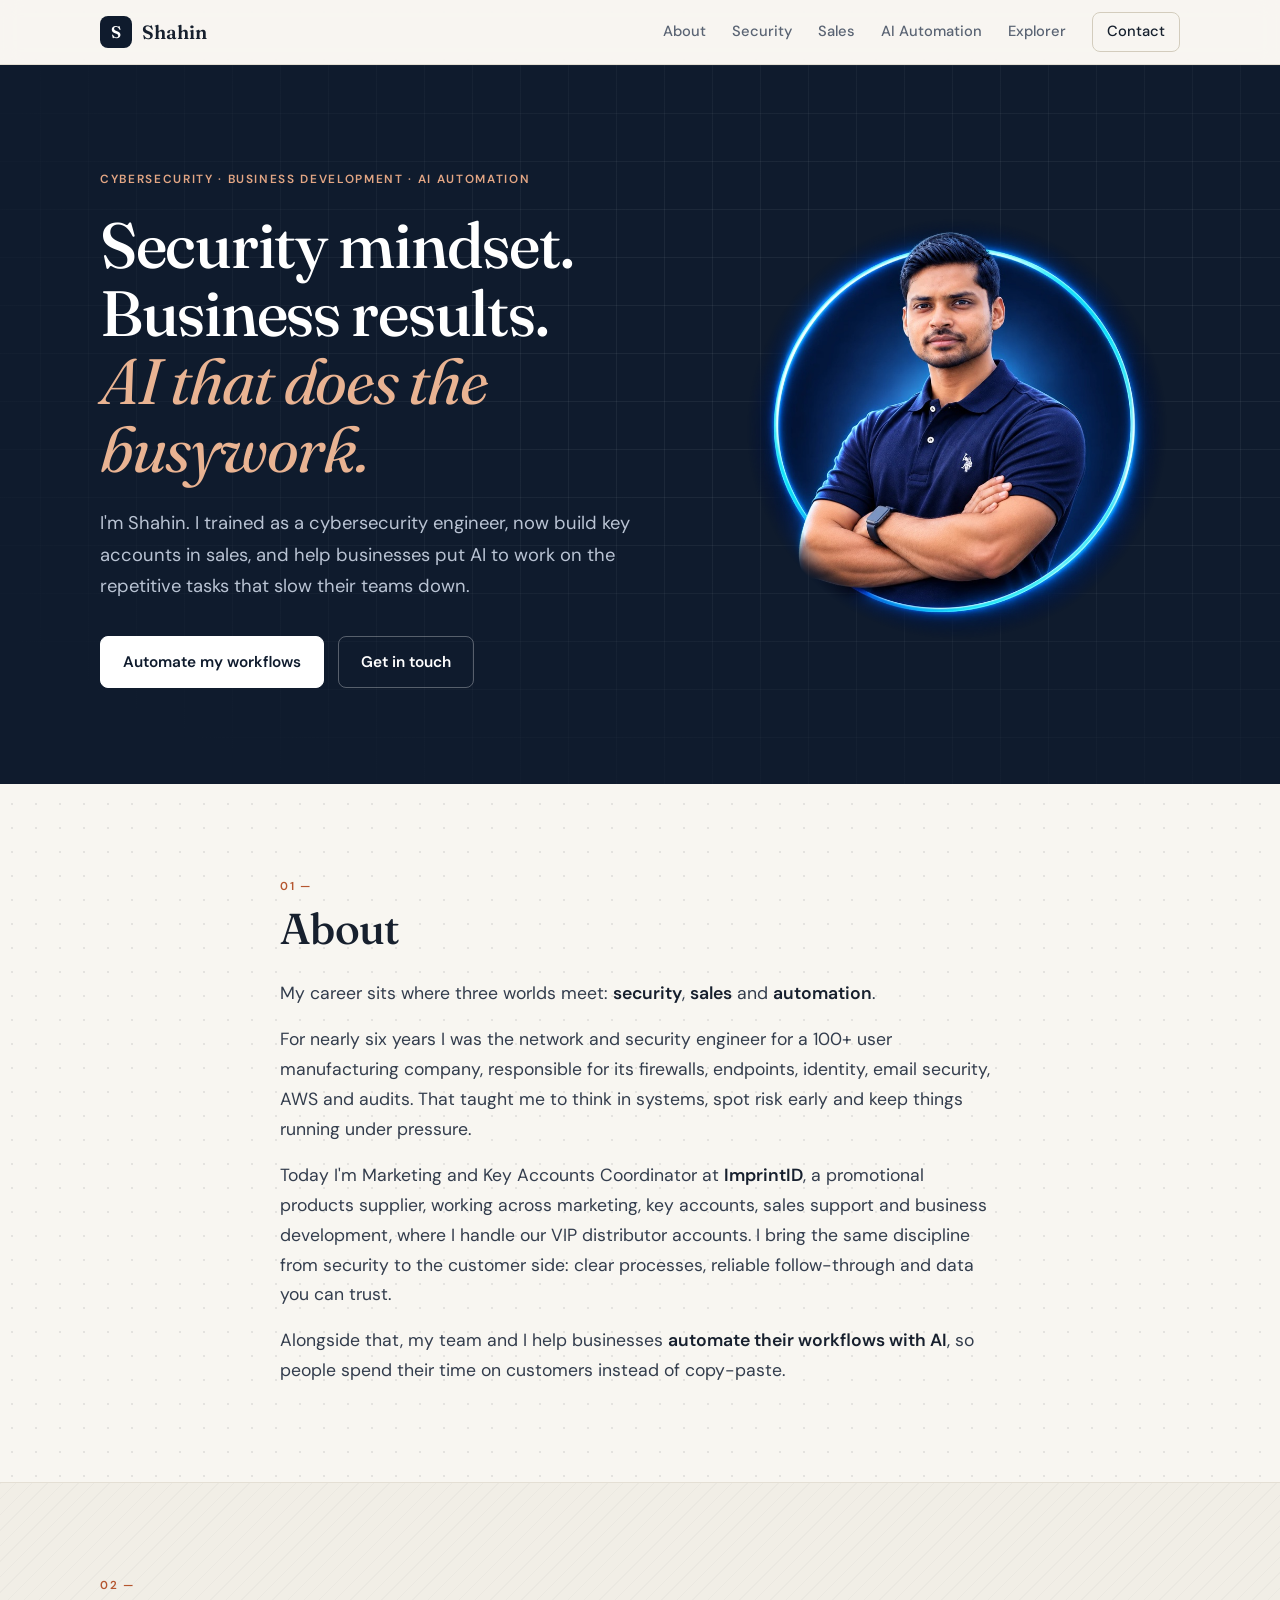
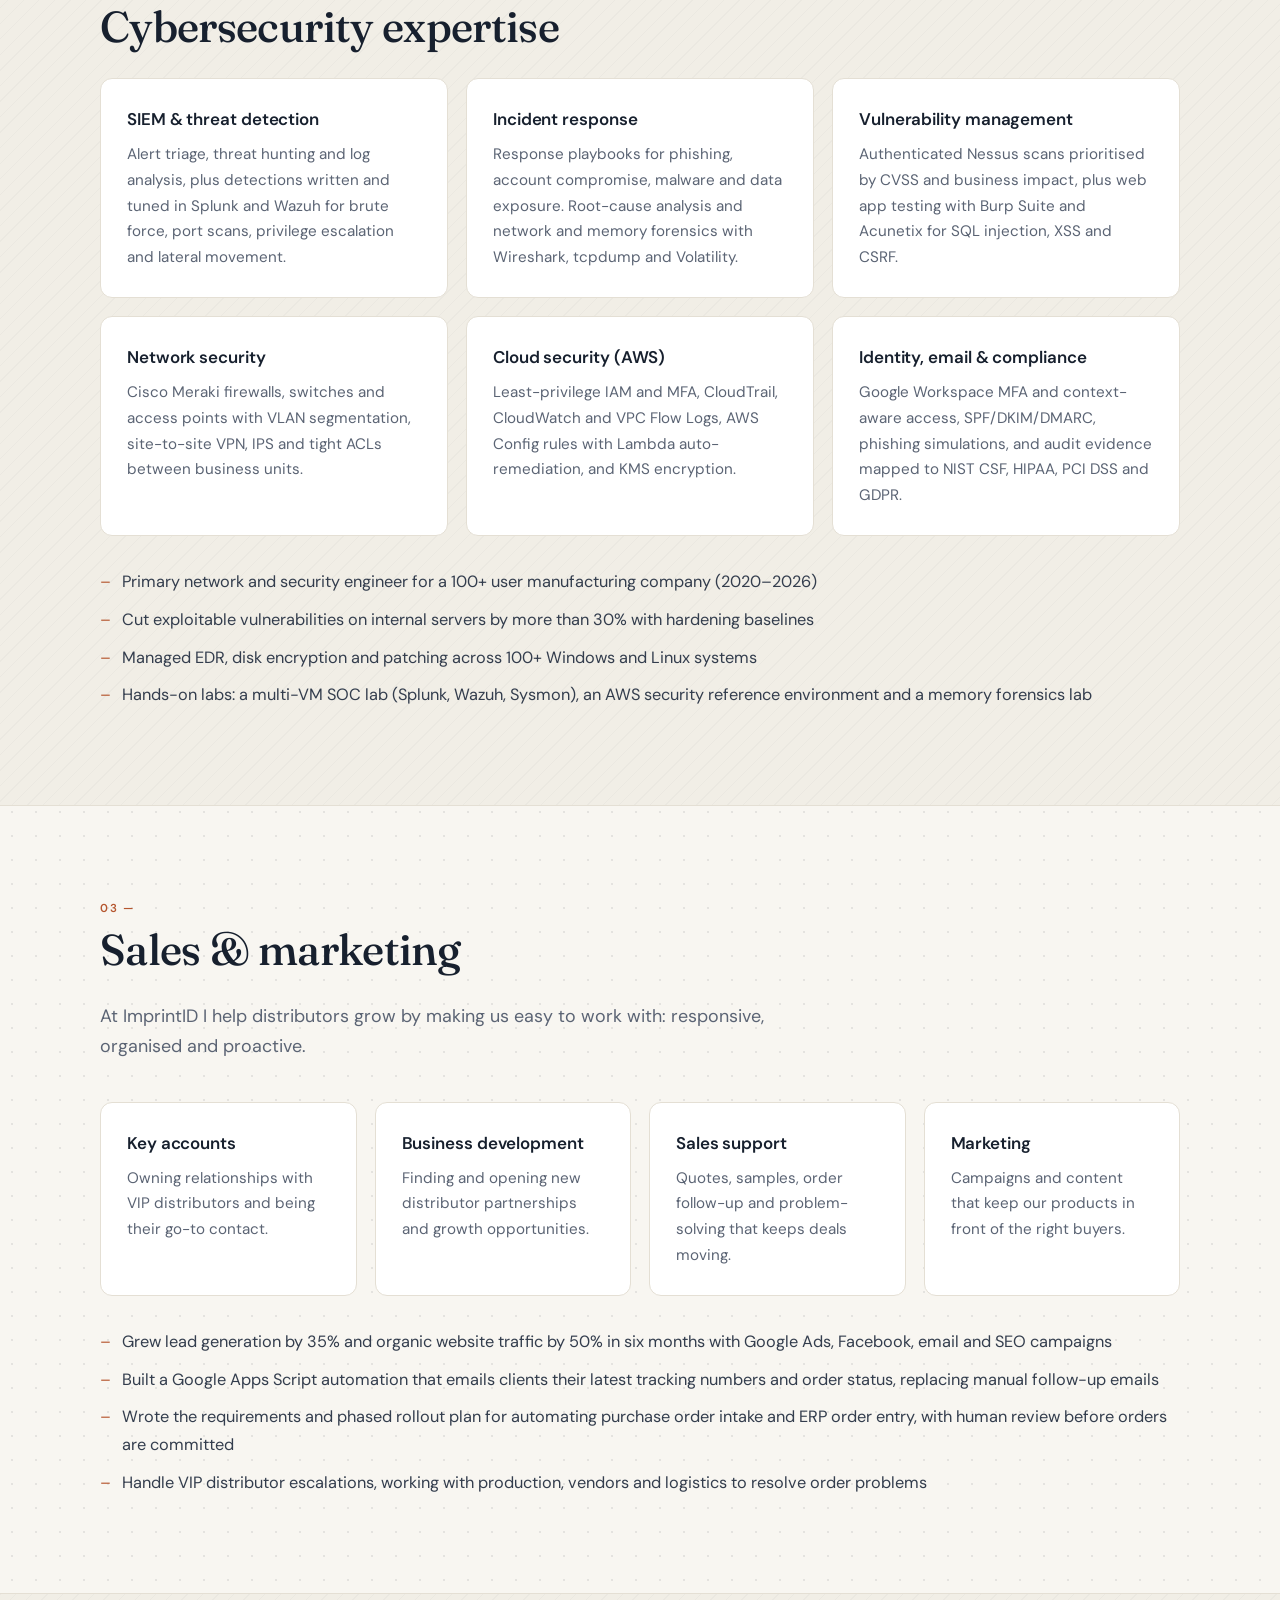
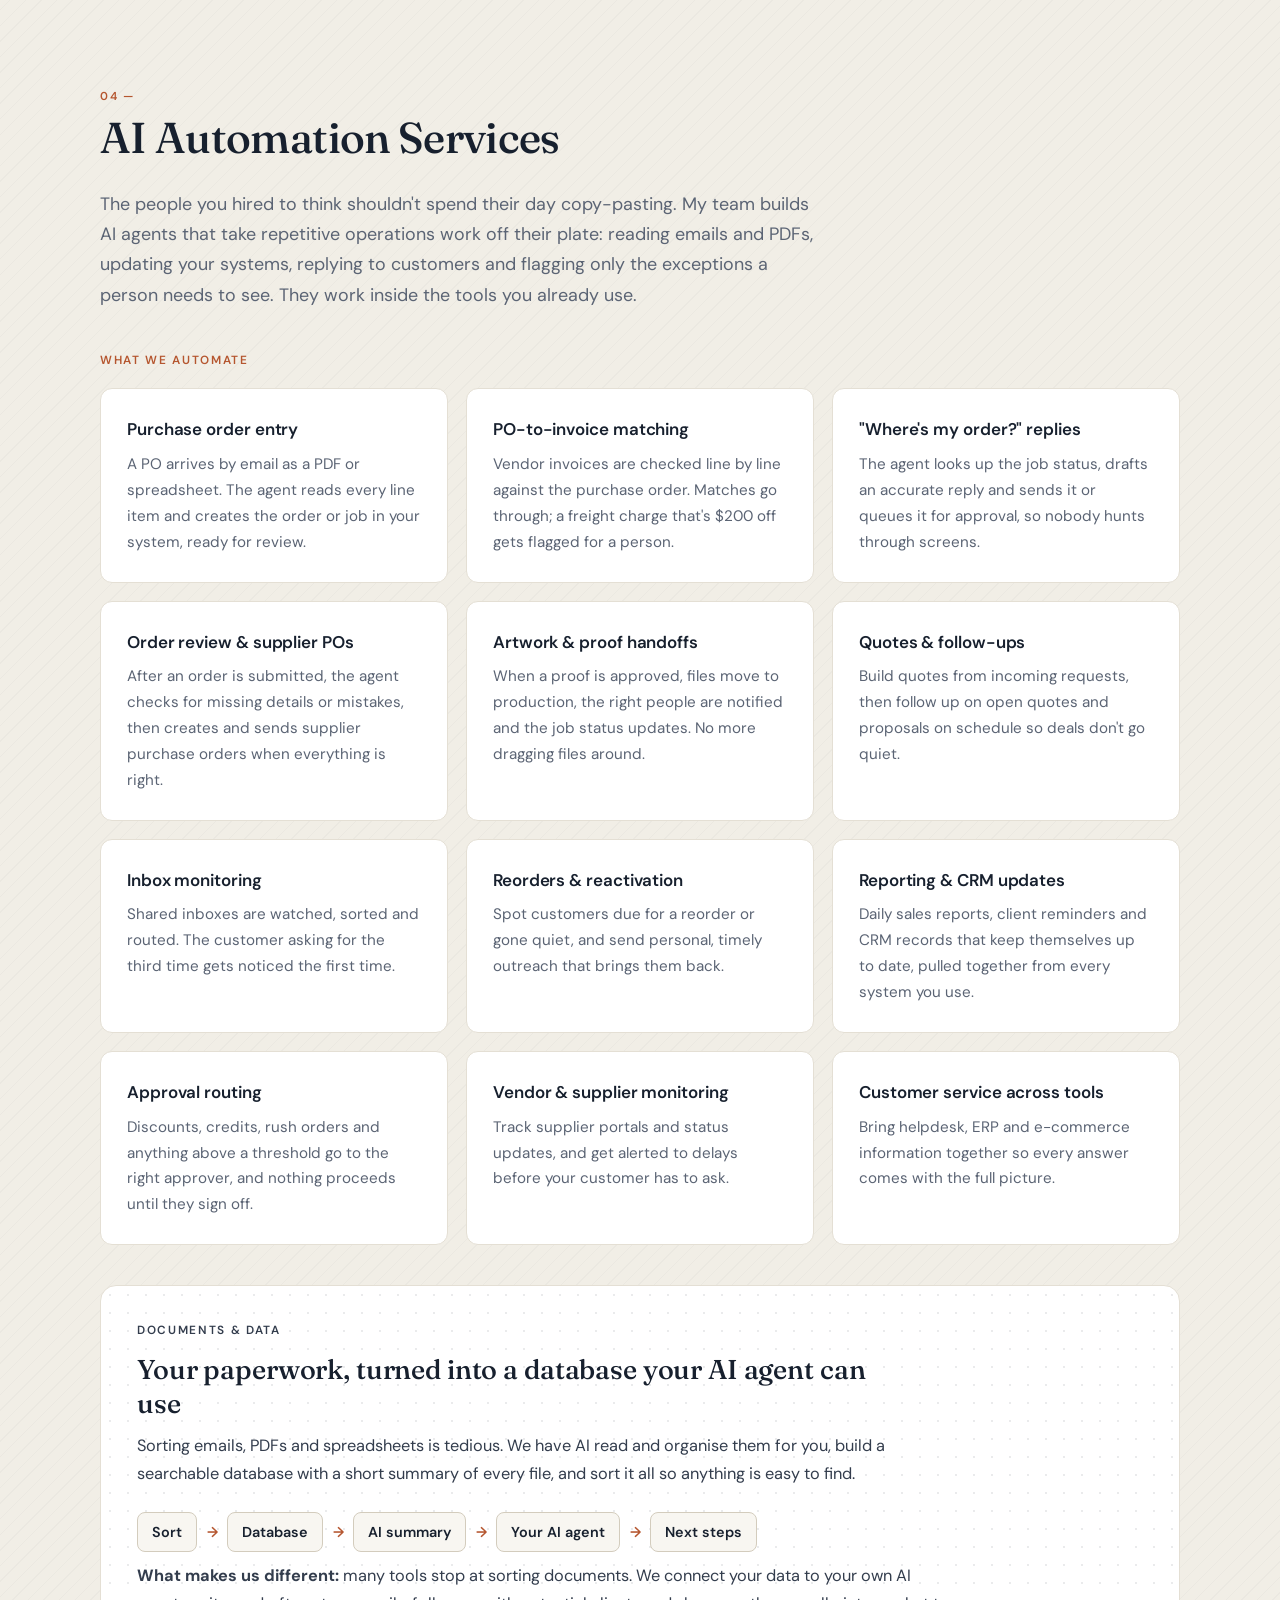
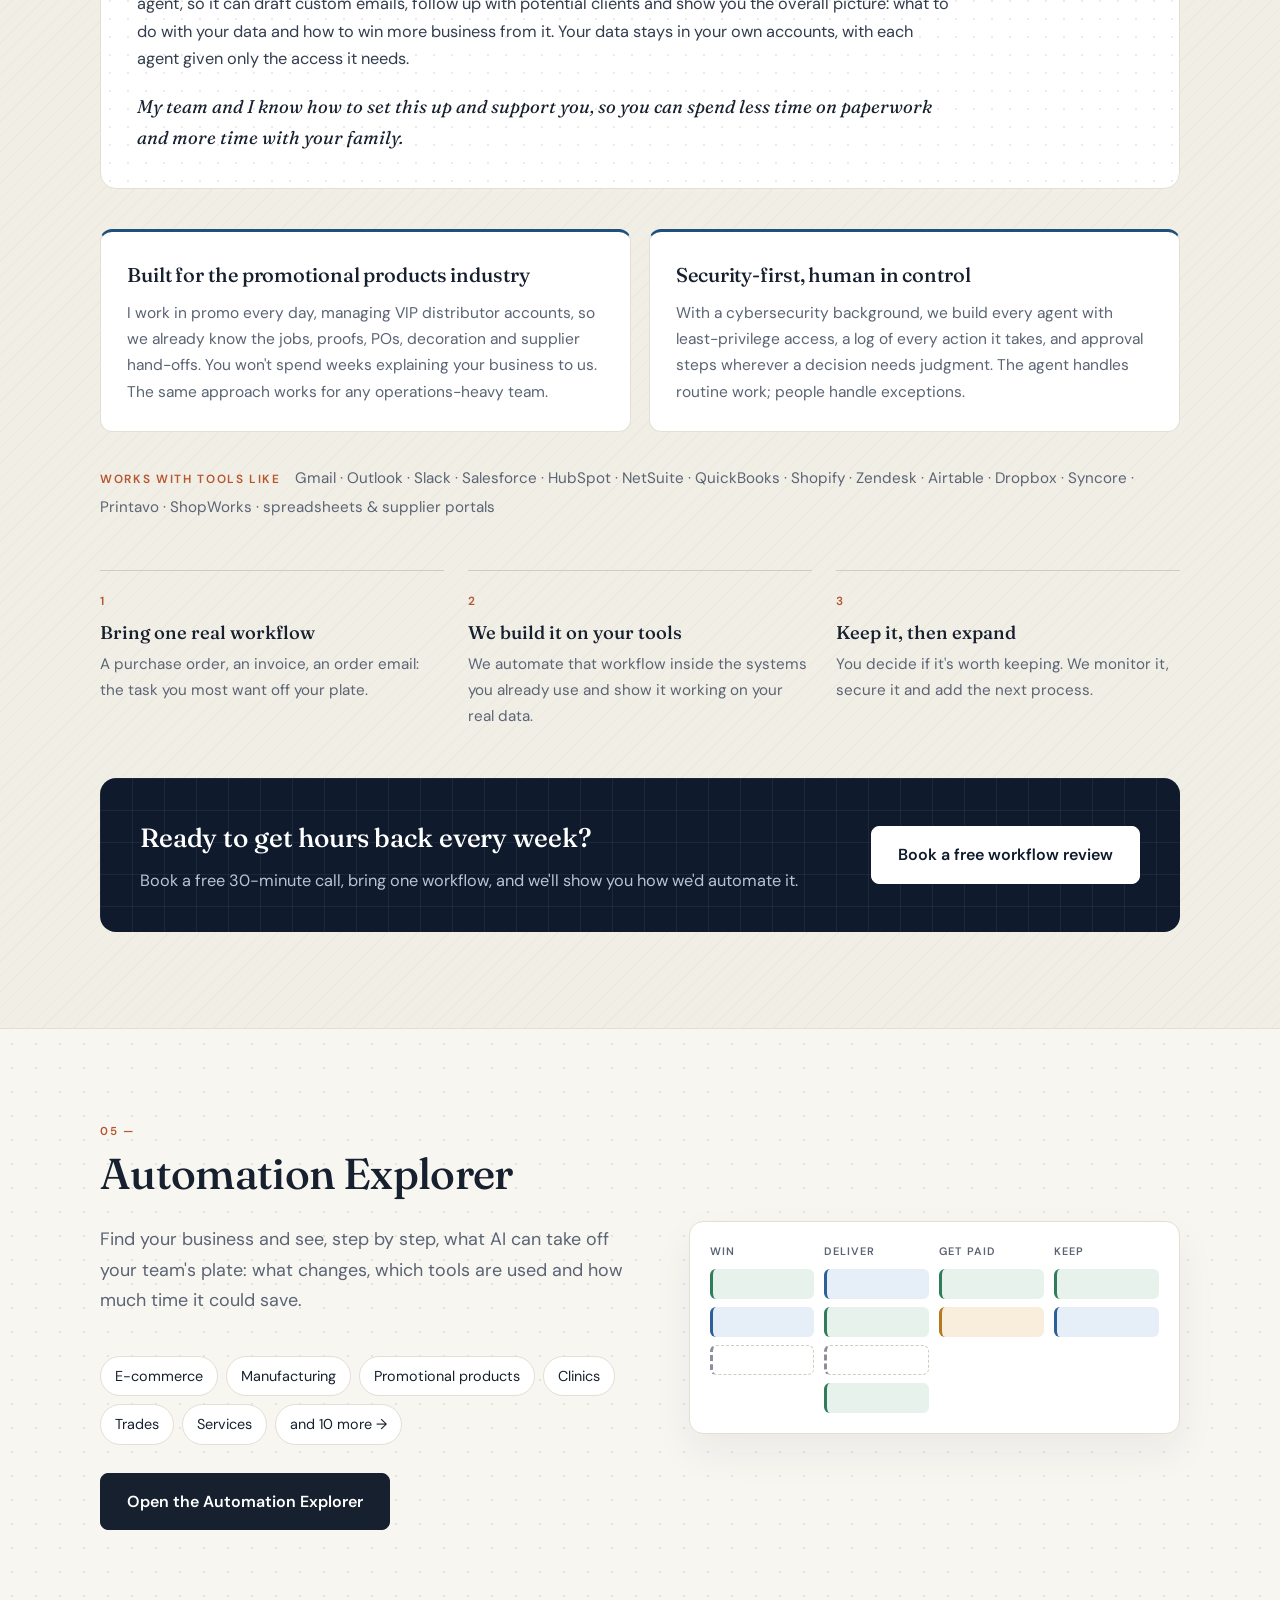
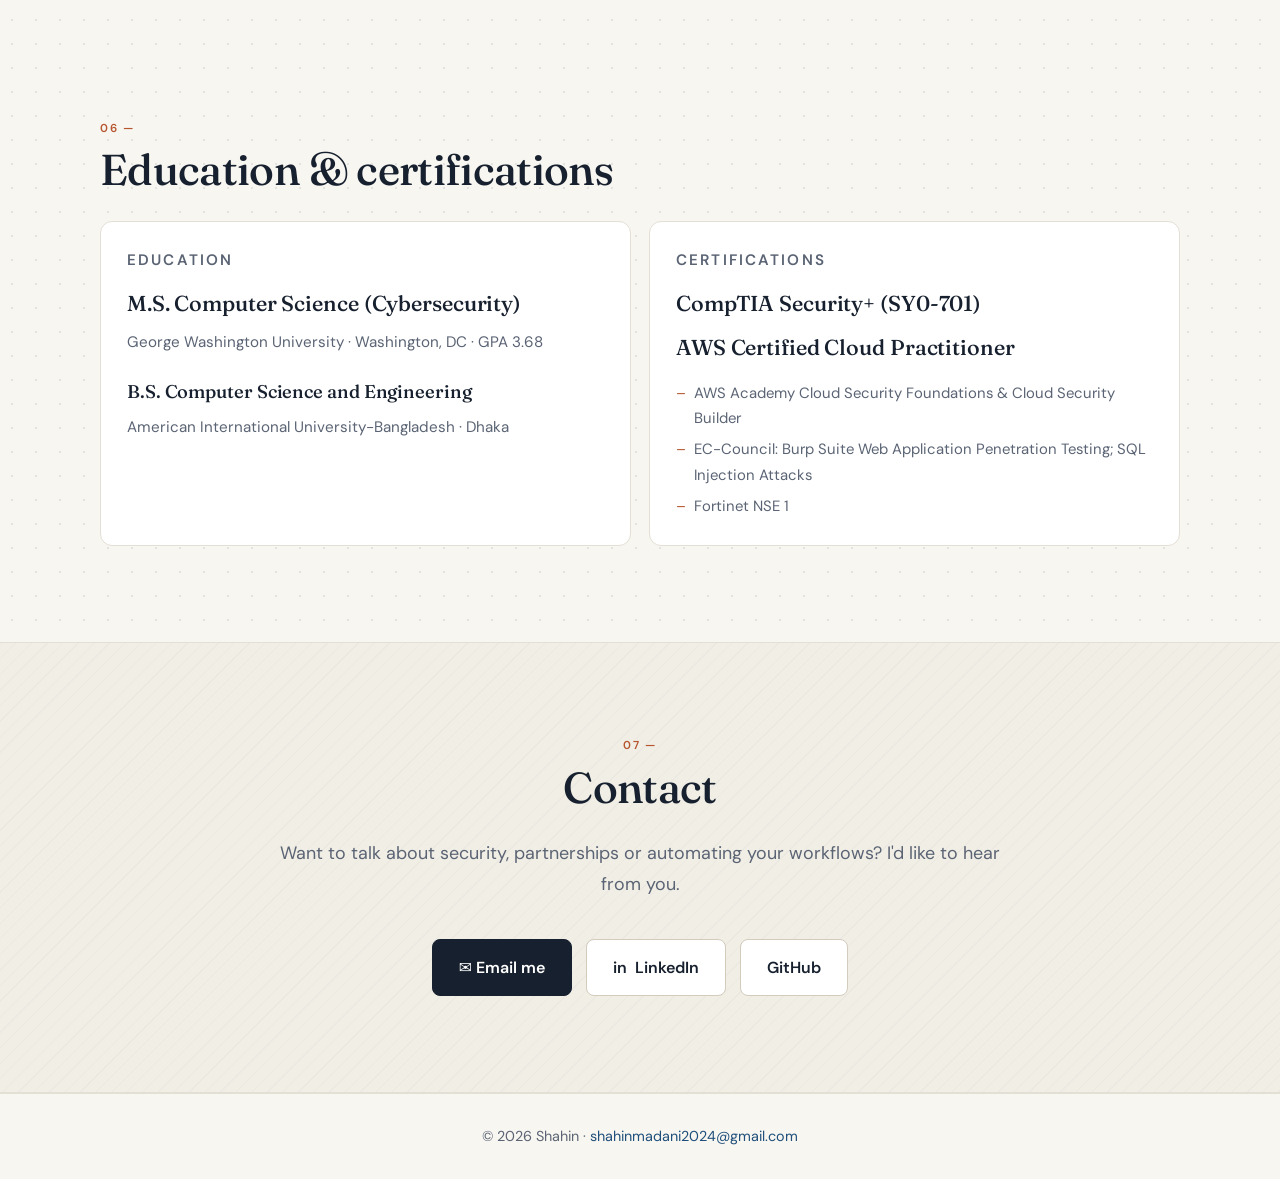
==== commit 299b13d5: "Redesign: warm light theme, Fraunces + DM Sans, subtle background patterns Replaces neon gradients, " ====
--- a/index.html
+++ b/index.html
@@ -24,11 +24,11 @@
   <!-- ===== Favicon ===== -->
   <link rel="icon" href="favicon.svg" type="image/svg+xml">
   <link rel="apple-touch-icon" href="assets/apple-touch-icon.png">
-  <meta name="theme-color" content="#0b1220">
+  <meta name="theme-color" content="#f8f6f1">
 
   <link rel="preconnect" href="https://fonts.googleapis.com">
   <link rel="preconnect" href="https://fonts.gstatic.com" crossorigin>
-  <link href="https://fonts.googleapis.com/css2?family=Inter:wght@400;500;600;700;800&family=JetBrains+Mono:wght@500&display=swap" rel="stylesheet">
+  <link href="https://fonts.googleapis.com/css2?family=Fraunces:ital,opsz,wght@0,9..144,400;0,9..144,500;0,9..144,600;1,9..144,400;1,9..144,500&family=DM+Sans:opsz,wght@9..40,400;9..40,500;9..40,600;9..40,700&display=swap" rel="stylesheet">
   <link rel="stylesheet" href="styles.css">
 </head>
 <body>
@@ -87,32 +87,26 @@
         <h2 class="section-title"><span class="num">02</span> Cybersecurity expertise</h2>
         <div class="grid three">
           <article class="card">
-            <div class="icon" aria-hidden="true">◎</div>
             <h3>SIEM &amp; threat detection</h3>
             <p>Alert triage, threat hunting and log analysis, plus detections written and tuned in Splunk and Wazuh for brute force, port scans, privilege escalation and lateral movement.</p>
           </article>
           <article class="card">
-            <div class="icon" aria-hidden="true">!</div>
             <h3>Incident response</h3>
             <p>Response playbooks for phishing, account compromise, malware and data exposure. Root-cause analysis and network and memory forensics with Wireshark, tcpdump and Volatility.</p>
           </article>
           <article class="card">
-            <div class="icon" aria-hidden="true">⚑</div>
             <h3>Vulnerability management</h3>
             <p>Authenticated Nessus scans prioritised by CVSS and business impact, plus web app testing with Burp Suite and Acunetix for SQL injection, XSS and CSRF.</p>
           </article>
           <article class="card">
-            <div class="icon" aria-hidden="true">⇄</div>
             <h3>Network security</h3>
             <p>Cisco Meraki firewalls, switches and access points with VLAN segmentation, site-to-site VPN, IPS and tight ACLs between business units.</p>
           </article>
           <article class="card">
-            <div class="icon" aria-hidden="true">☁</div>
             <h3>Cloud security (AWS)</h3>
             <p>Least-privilege IAM and MFA, CloudTrail, CloudWatch and VPC Flow Logs, AWS Config rules with Lambda auto-remediation, and KMS encryption.</p>
           </article>
           <article class="card">
-            <div class="icon" aria-hidden="true">⚿</div>
             <h3>Identity, email &amp; compliance</h3>
             <p>Google Workspace MFA and context-aware access, SPF/DKIM/DMARC, phishing simulations, and audit evidence mapped to NIST CSF, HIPAA, PCI DSS and GDPR.</p>
           </article>
@@ -167,62 +161,50 @@
         <h3 class="sub-title">What we automate</h3>
         <div class="grid three">
           <article class="card">
-            <div class="icon" aria-hidden="true">⇩</div>
             <h3>Purchase order entry</h3>
             <p>A PO arrives by email as a PDF or spreadsheet. The agent reads every line item and creates the order or job in your system, ready for review.</p>
           </article>
           <article class="card">
-            <div class="icon" aria-hidden="true">≡</div>
             <h3>PO-to-invoice matching</h3>
             <p>Vendor invoices are checked line by line against the purchase order. Matches go through; a freight charge that's $200 off gets flagged for a person.</p>
           </article>
           <article class="card">
-            <div class="icon" aria-hidden="true">?</div>
             <h3>"Where's my order?" replies</h3>
             <p>The agent looks up the job status, drafts an accurate reply and sends it or queues it for approval, so nobody hunts through screens.</p>
           </article>
           <article class="card">
-            <div class="icon" aria-hidden="true">✓</div>
             <h3>Order review &amp; supplier POs</h3>
             <p>After an order is submitted, the agent checks for missing details or mistakes, then creates and sends supplier purchase orders when everything is right.</p>
           </article>
           <article class="card">
-            <div class="icon" aria-hidden="true">▣</div>
             <h3>Artwork &amp; proof handoffs</h3>
             <p>When a proof is approved, files move to production, the right people are notified and the job status updates. No more dragging files around.</p>
           </article>
           <article class="card">
-            <div class="icon" aria-hidden="true">$</div>
             <h3>Quotes &amp; follow-ups</h3>
             <p>Build quotes from incoming requests, then follow up on open quotes and proposals on schedule so deals don't go quiet.</p>
           </article>
           <article class="card">
-            <div class="icon" aria-hidden="true">✉</div>
             <h3>Inbox monitoring</h3>
             <p>Shared inboxes are watched, sorted and routed. The customer asking for the third time gets noticed the first time.</p>
           </article>
           <article class="card">
-            <div class="icon" aria-hidden="true">↻</div>
             <h3>Reorders &amp; reactivation</h3>
             <p>Spot customers due for a reorder or gone quiet, and send personal, timely outreach that brings them back.</p>
           </article>
           <article class="card">
-            <div class="icon" aria-hidden="true">▤</div>
             <h3>Reporting &amp; CRM updates</h3>
             <p>Daily sales reports, client reminders and CRM records that keep themselves up to date, pulled together from every system you use.</p>
           </article>
           <article class="card">
-            <div class="icon" aria-hidden="true">⇄</div>
             <h3>Approval routing</h3>
             <p>Discounts, credits, rush orders and anything above a threshold go to the right approver, and nothing proceeds until they sign off.</p>
           </article>
           <article class="card">
-            <div class="icon" aria-hidden="true">◎</div>
             <h3>Vendor &amp; supplier monitoring</h3>
             <p>Track supplier portals and status updates, and get alerted to delays before your customer has to ask.</p>
           </article>
           <article class="card">
-            <div class="icon" aria-hidden="true">◫</div>
             <h3>Customer service across tools</h3>
             <p>Bring helpdesk, ERP and e-commerce information together so every answer comes with the full picture.</p>
           </article>
@@ -275,13 +257,13 @@
           <h2 class="section-title"><span class="num">05</span> Automation Explorer</h2>
           <p class="section-lead">Find your business and see, step by step, what AI can take off your team's plate: what changes, which tools are used and how much time it could save.</p>
           <div class="teaser-chips">
-            <a href="explorer/#ecommerce">🛒 E-commerce</a>
-            <a href="explorer/#manufacturing">🏭 Manufacturing</a>
-            <a href="explorer/#promo">🎁 Promotional products</a>
-            <a href="explorer/#healthcare">🩺 Clinics</a>
-            <a href="explorer/#trades">🔧 Trades</a>
-            <a href="explorer/#services">💼 Services</a>
-            <a href="explorer/">+ 10 more</a>
+            <a href="explorer/#ecommerce">E-commerce</a>
+            <a href="explorer/#manufacturing">Manufacturing</a>
+            <a href="explorer/#promo">Promotional products</a>
+            <a href="explorer/#healthcare">Clinics</a>
+            <a href="explorer/#trades">Trades</a>
+            <a href="explorer/#services">Services</a>
+            <a href="explorer/">and 10 more →</a>
           </div>
           <a class="btn btn-primary btn-lg" href="explorer/">Open the Automation Explorer</a>
         </div>
--- a/styles.css
+++ b/styles.css
@@ -1,85 +1,113 @@
 /* ===== Theme: change these to restyle the whole site ===== */
 :root {
-  --bg: #0b1220;
-  --bg-alt: #0f1a2e;
-  --card: #132038;
-  --border: #22314f;
-  --text: #e6edf7;
-  --muted: #9aa8c0;
-  --accent: #2dd4bf;      /* teal */
-  --accent-2: #60a5fa;    /* blue */
-  --radius: 14px;
+  --bg: #f8f6f1;          /* warm paper */
+  --bg-alt: #f1eee6;
+  --card: #ffffff;
+  --border: #e4dfd4;
+  --line: #d3ccbd;
+  --text: #17202e;        /* ink navy */
+  --muted: #5b6474;
+  --accent: #1f4f7a;      /* deep blue */
+  --accent-soft: #e9eff5;
+  --warm: #b5562f;        /* terracotta detail colour */
+  --ink: #0f1b2d;         /* dark panels (hero, call-to-action) */
+  --radius: 12px;
   --max: 1120px;
+  --serif: 'Fraunces', Georgia, 'Times New Roman', serif;
+  --sans: 'DM Sans', system-ui, -apple-system, 'Segoe UI', Roboto, sans-serif;
+
+  /* Background patterns */
+  --dots: radial-gradient(rgba(23, 32, 46, .09) 1px, transparent 1.2px);
+  --hatch: repeating-linear-gradient(135deg, rgba(23, 32, 46, .028) 0 1px, transparent 1px 11px);
+  --grid-dark: linear-gradient(rgba(255, 255, 255, .055) 1px, transparent 1px),
+               linear-gradient(90deg, rgba(255, 255, 255, .055) 1px, transparent 1px);
 }
 
 * { box-sizing: border-box; margin: 0; padding: 0; }
 html { scroll-behavior: smooth; scroll-padding-top: 72px; }
 body {
-  font-family: 'Inter', system-ui, -apple-system, Segoe UI, Roboto, sans-serif;
-  background: var(--bg);
+  font-family: var(--sans);
+  background-color: var(--bg);
+  background-image: var(--dots);
+  background-size: 24px 24px;
   color: var(--text);
-  line-height: 1.65;
+  line-height: 1.7;
+  font-size: 1.02rem;
   -webkit-font-smoothing: antialiased;
 }
 a { color: var(--accent); text-decoration: none; }
-a:hover { text-decoration: underline; }
+a:hover { text-decoration: underline; text-underline-offset: 3px; }
 img { max-width: 100%; display: block; }
+h1, h2, .section-title, .serif { font-family: var(--serif); font-optical-sizing: auto; }
+h3 { font-weight: 600; letter-spacing: -.005em; }
 
 .container { width: 100%; max-width: var(--max); margin: 0 auto; padding: 0 20px; }
 .narrow { max-width: 760px; }
 .center { text-align: center; }
 
+/* Small uppercase labels */
+.eyebrow, .tag, .sub-title, .num, .tools span, .process span {
+  font-family: var(--sans); font-size: .74rem; font-weight: 600; letter-spacing: .14em;
+  text-transform: uppercase; color: var(--warm);
+}
+
 /* ===== Nav ===== */
 .nav {
   position: sticky; top: 0; z-index: 10;
-  background: rgba(11, 18, 32, .85);
+  background: rgba(248, 246, 241, .9);
   backdrop-filter: blur(10px);
   border-bottom: 1px solid var(--border);
 }
 .nav-inner { display: flex; align-items: center; justify-content: space-between; height: 64px; }
-.brand { display: flex; align-items: center; gap: 10px; font-weight: 700; color: var(--text); font-size: 1.05rem; }
+.brand { display: flex; align-items: center; gap: 10px; color: var(--text); font-family: var(--serif); font-size: 1.2rem; font-weight: 600; }
 .brand:hover { text-decoration: none; }
 .brand-mark {
   width: 32px; height: 32px; border-radius: 8px; display: grid; place-items: center;
-  background: linear-gradient(135deg, var(--accent), var(--accent-2)); color: var(--bg); font-weight: 800;
-}
-.nav nav { display: flex; gap: 22px; align-items: center; }
+  background: var(--ink); color: #fff; font-family: var(--serif); font-weight: 600; font-size: 1.05rem;
+}
+.nav nav { display: flex; gap: 26px; align-items: center; }
 .nav nav a { color: var(--muted); font-size: .92rem; font-weight: 500; }
 .nav nav a:hover { color: var(--text); text-decoration: none; }
-.nav nav .nav-cta { color: var(--accent); }
-
-/* ===== Hero ===== */
+.nav nav .nav-cta {
+  color: var(--text); border: 1px solid var(--line); border-radius: 8px; padding: 6px 14px;
+}
+.nav nav .nav-cta:hover { border-color: var(--text); }
+
+/* ===== Hero (dark, so the photo's glow blends in) ===== */
 .hero {
-  padding: 96px 0 88px;
-  background:
-    radial-gradient(600px 400px at 85% 20%, rgba(45, 212, 191, .14), transparent 70%),
-    radial-gradient(500px 400px at 10% 90%, rgba(96, 165, 250, .12), transparent 70%);
-}
+  position: relative; padding: 104px 0 96px; color: #fff; overflow: hidden;
+  background-color: var(--ink);
+  background-image: var(--grid-dark);
+  background-size: 48px 48px;
+  background-position: center top;
+}
+.hero::after {   /* soften the grid towards the edges */
+  content: ''; position: absolute; inset: 0; pointer-events: none;
+  background: radial-gradient(ellipse at 70% 40%, transparent 30%, var(--ink) 85%);
+}
+.hero .container { position: relative; z-index: 1; }
 .hero-inner { display: grid; grid-template-columns: 1.3fr 1fr; gap: 56px; align-items: center; }
-.eyebrow {
-  font-family: 'JetBrains Mono', monospace; font-size: .8rem; letter-spacing: .04em;
-  color: var(--accent); margin-bottom: 18px; text-transform: uppercase;
-}
-h1 { font-size: clamp(2.2rem, 5vw, 3.6rem); line-height: 1.1; font-weight: 800; letter-spacing: -.02em; }
-.accent {
-  background: linear-gradient(90deg, var(--accent), var(--accent-2));
-  -webkit-background-clip: text; background-clip: text; color: transparent;
-}
-.lead { color: var(--muted); font-size: 1.15rem; margin: 22px 0 32px; max-width: 560px; }
+.hero .eyebrow { color: #e3a684; margin-bottom: 22px; }
+h1 { font-size: clamp(2.4rem, 5.2vw, 4rem); line-height: 1.06; font-weight: 500; letter-spacing: -.02em; }
+.accent { font-style: italic; font-weight: 400; color: #e9b392; }
+.lead { color: #b9c3d3; font-size: 1.15rem; margin: 26px 0 34px; max-width: 560px; }
 .hero-actions { display: flex; gap: 14px; flex-wrap: wrap; }
+.hero .btn-primary { background: #fff; color: var(--ink); border-color: #fff; }
+.hero .btn-primary:hover { background: #e9edf3; }
+.hero .btn-ghost { color: #fff; border-color: rgba(255, 255, 255, .3); background: transparent; }
+.hero .btn-ghost:hover { border-color: #fff; }
 
 .hero-photo {
   position: relative; justify-self: center;
   width: min(360px, 80vw); aspect-ratio: 1; border-radius: 50%;
-  padding: 6px; background: linear-gradient(135deg, var(--accent), var(--accent-2));
-  box-shadow: 0 30px 80px rgba(45, 212, 191, .18);
+  padding: 4px; background: rgba(255, 255, 255, .15);
 }
 .hero-photo img, .photo-fallback {
-  width: 100%; height: 100%; border-radius: 50%; object-fit: cover; background: var(--card);
+  width: 100%; height: 100%; border-radius: 50%; object-fit: cover; background: #1b2a40;
 }
 .hero-photo img { position: relative; z-index: 1; }
-/* The photo has its own glowing ring, so drop the gradient frame and fade its edges into the page. */
-.hero-photo.has-photo { padding: 0; background: none; box-shadow: none; width: min(420px, 85vw); }
+/* The photo has its own ring, so drop the frame and fade its edges into the hero. */
+.hero-photo.has-photo { padding: 0; background: none; width: min(420px, 85vw); }
 .hero-photo.has-photo img {
   border-radius: 0; background: none;
   -webkit-mask-image: radial-gradient(circle closest-side, #000 88%, transparent 100%);
@@ -87,157 +115,140 @@
 }
 .hero-photo.has-photo .photo-fallback { display: none; }
 .photo-fallback {
-  position: absolute; inset: 6px; width: auto; height: auto;
-  display: grid; place-items: center; font-size: 7rem; font-weight: 800; color: var(--accent);
+  position: absolute; inset: 4px; width: auto; height: auto;
+  display: grid; place-items: center; font-family: var(--serif); font-size: 7rem; color: #e9b392;
 }
 
 /* ===== Buttons ===== */
 .btn {
   display: inline-flex; align-items: center; justify-content: center; gap: 8px;
-  padding: 12px 22px; border-radius: 10px; font-weight: 600; font-size: .98rem;
-  transition: transform .15s ease, box-shadow .15s ease, background .15s ease;
-}
-.btn:hover { text-decoration: none; transform: translateY(-2px); }
-.btn-primary {
-  background: linear-gradient(135deg, var(--accent), var(--accent-2)); color: #06101f;
-  box-shadow: 0 8px 24px rgba(45, 212, 191, .25);
-}
-.btn-ghost { border: 1px solid var(--border); color: var(--text); background: rgba(255,255,255,.02); }
-.btn-ghost:hover { border-color: var(--accent); }
-.btn-lg { padding: 15px 28px; font-size: 1.05rem; }
+  padding: 12px 22px; border-radius: 8px; font-family: var(--sans); font-weight: 600; font-size: .96rem;
+  border: 1px solid transparent; cursor: pointer;
+  transition: background .15s ease, border-color .15s ease, color .15s ease;
+}
+.btn:hover { text-decoration: none; }
+.btn-primary { background: var(--text); color: #fff; border-color: var(--text); }
+.btn-primary:hover { background: var(--accent); border-color: var(--accent); }
+.btn-ghost { border-color: var(--line); color: var(--text); background: var(--card); }
+.btn-ghost:hover { border-color: var(--text); }
+.btn-lg { padding: 14px 26px; font-size: 1rem; }
 
 /* ===== Sections ===== */
-.section { padding: 88px 0; }
-.section.alt { background: var(--bg-alt); }
-.section.feature {
-  background:
-    radial-gradient(700px 400px at 50% 0%, rgba(45, 212, 191, .10), transparent 70%),
-    var(--bg-alt);
+.section { padding: 96px 0; }
+.section.alt, .section.feature {
+  background-color: var(--bg-alt); background-image: var(--hatch);
   border-top: 1px solid var(--border); border-bottom: 1px solid var(--border);
 }
 .section-title {
-  font-size: clamp(1.7rem, 3vw, 2.2rem); font-weight: 800; letter-spacing: -.01em;
-  margin-bottom: 24px; display: flex; align-items: baseline; gap: 14px;
-}
-.center .section-title { justify-content: center; }
-.num { font-family: 'JetBrains Mono', monospace; font-size: .95rem; color: var(--accent); font-weight: 500; }
-.section-lead { color: var(--muted); font-size: 1.1rem; max-width: 720px; margin-bottom: 36px; }
+  font-size: clamp(2rem, 3.4vw, 2.7rem); font-weight: 500; letter-spacing: -.015em; line-height: 1.15;
+  margin-bottom: 26px; display: flex; flex-direction: column; gap: 10px;
+}
+.center .section-title { align-items: center; }
+.num { font-size: .72rem; }
+.num::after { content: ' —'; }
+.section-lead { color: var(--muted); font-size: 1.12rem; max-width: 720px; margin-bottom: 40px; }
 .center .section-lead { margin-left: auto; margin-right: auto; }
 .section p + p { margin-top: 16px; }
-#about p { color: #c9d4e6; font-size: 1.08rem; }
-#about strong { color: var(--text); }
+#about p { color: #333d4d; font-size: 1.1rem; }
+#about strong { color: var(--text); font-weight: 600; }
 
 /* ===== Cards ===== */
-.grid { display: grid; gap: 20px; }
+.grid { display: grid; gap: 18px; }
 .grid.four { grid-template-columns: repeat(4, 1fr); }
+.grid.three { grid-template-columns: repeat(3, 1fr); }
 .grid.two { grid-template-columns: repeat(2, 1fr); }
 .card {
   background: var(--card); border: 1px solid var(--border); border-radius: var(--radius);
-  padding: 26px; transition: border-color .2s ease, transform .2s ease;
-}
-.card:hover { border-color: rgba(45, 212, 191, .5); transform: translateY(-3px); }
-.card h3 { font-size: 1.08rem; margin-bottom: 8px; }
+  padding: 26px; transition: border-color .2s ease, box-shadow .2s ease;
+}
+.card:hover { border-color: var(--line); box-shadow: 0 10px 28px rgba(23, 32, 46, .06); }
+.card h3 { font-size: 1.06rem; margin-bottom: 8px; }
 .card p { color: var(--muted); font-size: .95rem; }
-.icon {
-  width: 42px; height: 42px; border-radius: 10px; display: grid; place-items: center;
-  background: rgba(45, 212, 191, .12); color: var(--accent); font-size: 1.25rem; margin-bottom: 16px;
-}
-.tag {
-  font-family: 'JetBrains Mono', monospace; font-size: .75rem; text-transform: uppercase;
-  letter-spacing: .06em; color: var(--accent); margin-bottom: 10px;
-}
-.edu h3 { font-size: 1.2rem; }
-.edu .edu-next { margin-top: 18px; font-size: 1.05rem; }
+.tag { margin-bottom: 12px; }
+.edu h3 { font-family: var(--serif); font-size: 1.35rem; font-weight: 500; }
+.edu .edu-next { margin-top: 20px; font-size: 1.15rem; }
 .cert-list { list-style: none; margin-top: 14px; display: grid; gap: 6px; }
 .cert-list li { color: var(--muted); font-size: .93rem; padding-left: 18px; position: relative; }
-.cert-list li::before { content: '▹'; position: absolute; left: 0; color: var(--accent); }
+.cert-list li::before, .highlights li::before { content: '–'; position: absolute; left: 0; color: var(--warm); }
 .muted { color: var(--muted); }
 
-.highlights { list-style: none; margin-top: 28px; display: grid; gap: 10px; }
-.highlights li { padding-left: 22px; position: relative; color: #c9d4e6; }
-.highlights li::before { content: '▹'; position: absolute; left: 0; color: var(--accent); }
+.highlights { list-style: none; margin-top: 32px; display: grid; gap: 10px; }
+.highlights li { padding-left: 22px; position: relative; color: #333d4d; }
 
 /* Placeholders: visible on purpose so you can spot what still needs filling in. */
 .placeholder {
-  display: inline-block; color: #fbbf24; background: rgba(251, 191, 36, .08);
-  border: 1px dashed rgba(251, 191, 36, .5); border-radius: 6px; padding: 2px 8px; font-size: .9rem;
-}
-.card .placeholder { margin-top: 12px; }
+  display: inline-block; color: #8a5a00; background: #fff6dd;
+  border: 1px dashed #d9b25c; border-radius: 6px; padding: 2px 8px; font-size: .9rem;
+}
 
 /* ===== Automation extras ===== */
-.grid.three { grid-template-columns: repeat(3, 1fr); }
-.sub-title {
-  font-family: 'JetBrains Mono', monospace; font-size: .85rem; font-weight: 500; text-transform: uppercase;
-  letter-spacing: .06em; color: var(--accent); margin-bottom: 18px;
-}
-.why { display: grid; grid-template-columns: 1fr 1fr; gap: 20px; margin-top: 40px; }
+.sub-title { margin-bottom: 18px; }
+.why { display: grid; grid-template-columns: 1fr 1fr; gap: 18px; margin-top: 40px; }
 .why > div {
   padding: 26px; border-radius: var(--radius); border: 1px solid var(--border);
-  border-left: 3px solid var(--accent); background: rgba(19, 32, 56, .6);
-}
-.why h3 { font-size: 1.1rem; margin-bottom: 8px; }
-.why p { color: #c9d4e6; font-size: .97rem; }
+  border-top: 3px solid var(--accent); background: var(--card);
+}
+.why h3 { font-family: var(--serif); font-size: 1.25rem; font-weight: 500; margin-bottom: 8px; }
+.why p { color: var(--muted); font-size: .97rem; }
 .tools { margin-top: 32px; color: var(--muted); font-size: .95rem; line-height: 1.9; }
-.tools span {
-  font-family: 'JetBrains Mono', monospace; font-size: .8rem; text-transform: uppercase;
-  letter-spacing: .06em; color: var(--accent); margin-right: 10px;
-}
-.process { display: grid; grid-template-columns: repeat(3, 1fr); gap: 20px; margin: 40px 0; }
-.process div { padding: 20px 0 0; border-top: 2px solid var(--border); }
-.process span {
-  font-family: 'JetBrains Mono', monospace; color: var(--accent); font-size: .85rem; display: block; margin-bottom: 6px;
-}
+.tools span { margin-right: 10px; }
+.process { display: grid; grid-template-columns: repeat(3, 1fr); gap: 24px; margin: 48px 0; }
+.process div { padding: 20px 0 0; border-top: 1px solid var(--line); }
+.process span { display: block; margin-bottom: 6px; }
+.process strong { font-family: var(--serif); font-size: 1.15rem; font-weight: 500; }
 .process p { color: var(--muted); font-size: .95rem; margin-top: 4px; }
+
+/* Dark call-to-action panel */
 .cta-box {
   display: flex; align-items: center; justify-content: space-between; gap: 28px; flex-wrap: wrap;
-  padding: 34px 36px; border-radius: 18px;
-  background: linear-gradient(135deg, rgba(45, 212, 191, .14), rgba(96, 165, 250, .12));
-  border: 1px solid rgba(45, 212, 191, .4);
-}
-.cta-box h3 { font-size: 1.4rem; margin-bottom: 6px; }
-.cta-box p { color: #c9d4e6; }
+  padding: 38px 40px; border-radius: 16px; color: #fff;
+  background-color: var(--ink); background-image: var(--grid-dark); background-size: 32px 32px;
+}
+.cta-box h3 { font-family: var(--serif); font-size: 1.65rem; font-weight: 500; margin-bottom: 6px; }
+.cta-box p { color: #b9c3d3; }
+.cta-box .btn-primary { background: #fff; color: var(--ink); border-color: #fff; }
+.cta-box .btn-primary:hover { background: #e9edf3; }
 
 /* ===== Documents & data feature ===== */
 .data-feature {
-  margin-top: 40px; padding: 30px 32px; border-radius: 18px;
-  background: linear-gradient(135deg, rgba(167, 139, 250, .14), rgba(96, 165, 250, .08));
-  border: 1px solid rgba(167, 139, 250, .45);
-}
-.data-feature .tag { color: #c4b5fd; }
-.data-feature h3 { font-size: 1.45rem; margin-bottom: 10px; }
-.data-feature > p { color: #c9d4e6; max-width: 820px; }
-.data-steps { list-style: none; display: flex; flex-wrap: wrap; gap: 10px 26px; margin: 22px 0 6px; }
+  margin-top: 40px; padding: 34px 36px; border-radius: 16px;
+  background-color: var(--card); background-image: var(--dots); background-size: 18px 18px;
+  border: 1px solid var(--border);
+}
+.data-feature h3 { font-family: var(--serif); font-size: 1.7rem; font-weight: 500; line-height: 1.25; margin-bottom: 12px; max-width: 760px; }
+.data-feature > p { color: #333d4d; max-width: 820px; }
+.data-steps { list-style: none; display: flex; flex-wrap: wrap; gap: 10px 30px; margin: 24px 0 10px; }
 .data-steps li {
-  position: relative; font-weight: 600; font-size: .92rem; padding: 8px 14px; border-radius: 10px;
-  background: rgba(11, 18, 32, .5); border: 1px solid rgba(167, 139, 250, .35);
-}
-.data-steps li:not(:last-child)::after { content: '→'; position: absolute; right: -20px; color: #a78bfa; }
-.data-feature .family { margin-top: 16px; color: #e6edf7; font-weight: 500; }
+  position: relative; font-weight: 600; font-size: .9rem; padding: 7px 14px; border-radius: 8px;
+  background: var(--bg); border: 1px solid var(--line);
+}
+.data-steps li:not(:last-child)::after { content: '→'; position: absolute; right: -22px; color: var(--warm); }
+.data-feature .family { margin-top: 18px; font-family: var(--serif); font-style: italic; font-size: 1.15rem; color: var(--text); }
 
 /* ===== Explorer teaser (full explorer lives in /explorer/) ===== */
-.teaser { display: grid; grid-template-columns: 1.1fr 1fr; gap: 40px; align-items: center; }
+.teaser { display: grid; grid-template-columns: 1.1fr 1fr; gap: 48px; align-items: center; }
 .teaser-chips { display: flex; flex-wrap: wrap; gap: 8px; }
 .teaser-chips a {
-  display: inline-flex; align-items: center; gap: 6px; font-size: .9rem; color: var(--text);
-  padding: 8px 14px; border-radius: 999px; background: var(--card); border: 1px solid var(--border);
-}
-.teaser-chips a:hover { text-decoration: none; border-color: var(--accent); }
-.teaser .btn { margin-top: 26px; }
+  font-size: .9rem; color: var(--text); padding: 7px 14px; border-radius: 999px;
+  background: var(--card); border: 1px solid var(--border);
+}
+.teaser-chips a:hover { text-decoration: none; border-color: var(--text); }
+.teaser .btn { margin-top: 28px; }
 .teaser-preview {
-  display: grid; grid-template-columns: repeat(4, 1fr); gap: 10px; padding: 18px; border-radius: 16px;
-  background: var(--card); border: 1px solid var(--border);
+  display: grid; grid-template-columns: repeat(4, 1fr); gap: 10px; padding: 20px; border-radius: 14px;
+  background: var(--card); border: 1px solid var(--border); box-shadow: 0 18px 40px rgba(23, 32, 46, .06);
 }
 .teaser-preview div { display: grid; gap: 8px; align-content: start; }
-.teaser-preview b { font-size: .7rem; text-transform: uppercase; letter-spacing: .05em; color: var(--muted); font-weight: 600; }
-.teaser-preview i { display: block; height: 30px; border-radius: 7px; border-left: 3px solid; }
-.teaser-preview .a { background: rgba(45, 212, 191, .14); border-color: #2dd4bf; }
-.teaser-preview .d { background: rgba(96, 165, 250, .14); border-color: #60a5fa; }
-.teaser-preview .l { background: rgba(251, 191, 36, .12); border-color: #fbbf24; }
-.teaser-preview .h { background: none; border: 1px dashed #3a4a68; border-left: 3px dashed #7d8aa3; }
+.teaser-preview b { font-size: .68rem; text-transform: uppercase; letter-spacing: .1em; color: var(--muted); font-weight: 600; }
+.teaser-preview i { display: block; height: 30px; border-radius: 6px; border-left: 3px solid; }
+.teaser-preview .a { background: #e7f2ec; border-color: #2f7d5b; }
+.teaser-preview .d { background: #e6eef7; border-color: #2d5f9a; }
+.teaser-preview .l { background: #f8eedb; border-color: #b7791f; }
+.teaser-preview .h { background: none; border: 1px dashed var(--line); border-left: 3px dashed #8a8f99; }
 
 /* ===== Contact & footer ===== */
 .contact-links { display: flex; gap: 14px; justify-content: center; flex-wrap: wrap; }
-.footer { padding: 28px 0; border-top: 1px solid var(--border); color: var(--muted); font-size: .9rem; text-align: center; }
+.footer { padding: 30px 0; border-top: 1px solid var(--border); color: var(--muted); font-size: .9rem; text-align: center; background: var(--bg); }
 
 /* ===== Responsive ===== */
 @media (max-width: 960px) {
@@ -246,17 +257,15 @@
 @media (max-width: 760px) {
   .nav nav a:not(.nav-cta) { display: none; }
   .hero { padding: 56px 0 64px; }
-  .hero-inner { grid-template-columns: 1fr; gap: 40px; text-align: left; }
+  .hero-inner { grid-template-columns: 1fr; gap: 36px; text-align: left; }
   .hero-photo, .hero-photo.has-photo { order: -1; width: 240px; justify-self: start; }
   .photo-fallback { font-size: 4.5rem; }
-  .section { padding: 64px 0; }
+  .section { padding: 68px 0; }
   .grid.four, .grid.three, .grid.two, .process, .why { grid-template-columns: 1fr; }
-  .cta-box { padding: 26px; }
+  .cta-box { padding: 28px 24px; }
   .cta-box .btn { width: 100%; }
-
-  .teaser { grid-template-columns: 1fr; gap: 28px; }
-  .data-feature { padding: 24px; }
-}
+  .teaser { grid-template-columns: 1fr; gap: 32px; }
+  .data-feature { padding: 26px 22px; }
 }
 @media (prefers-reduced-motion: reduce) {
   html { scroll-behavior: auto; }
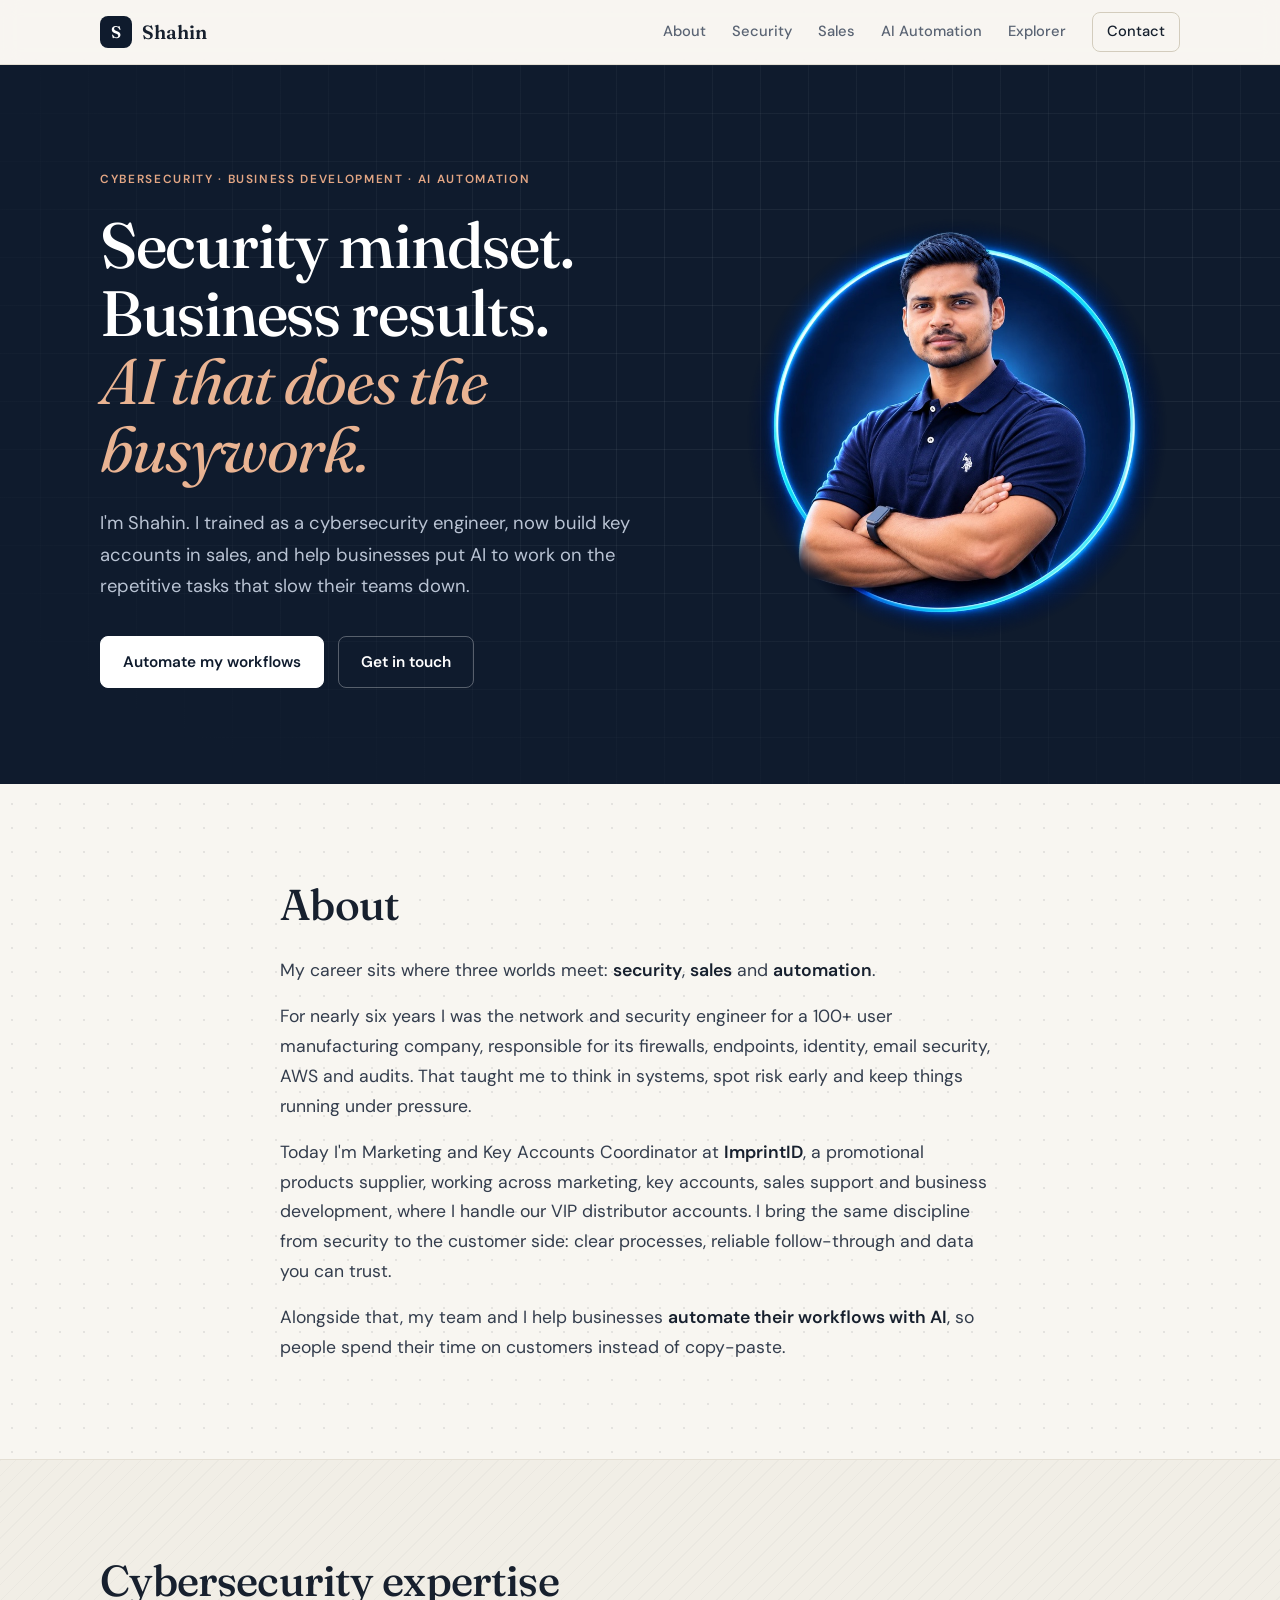
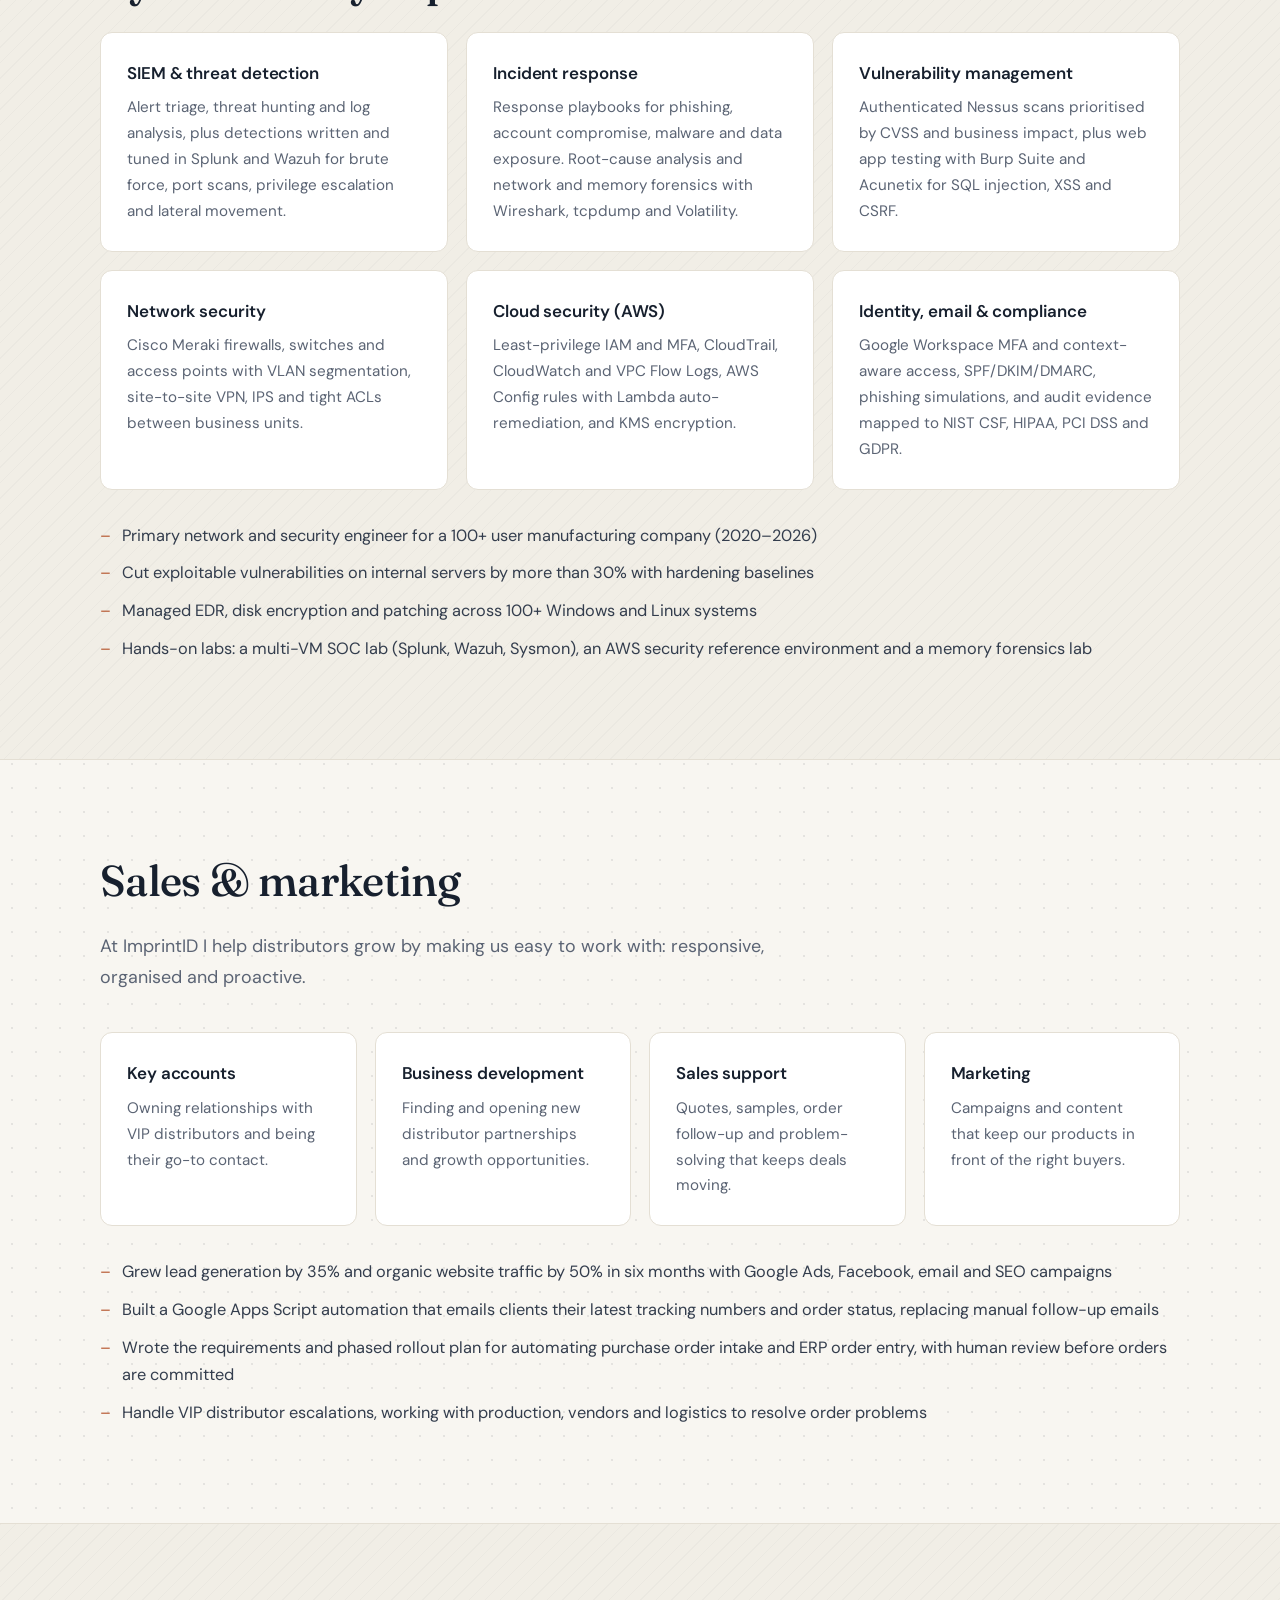
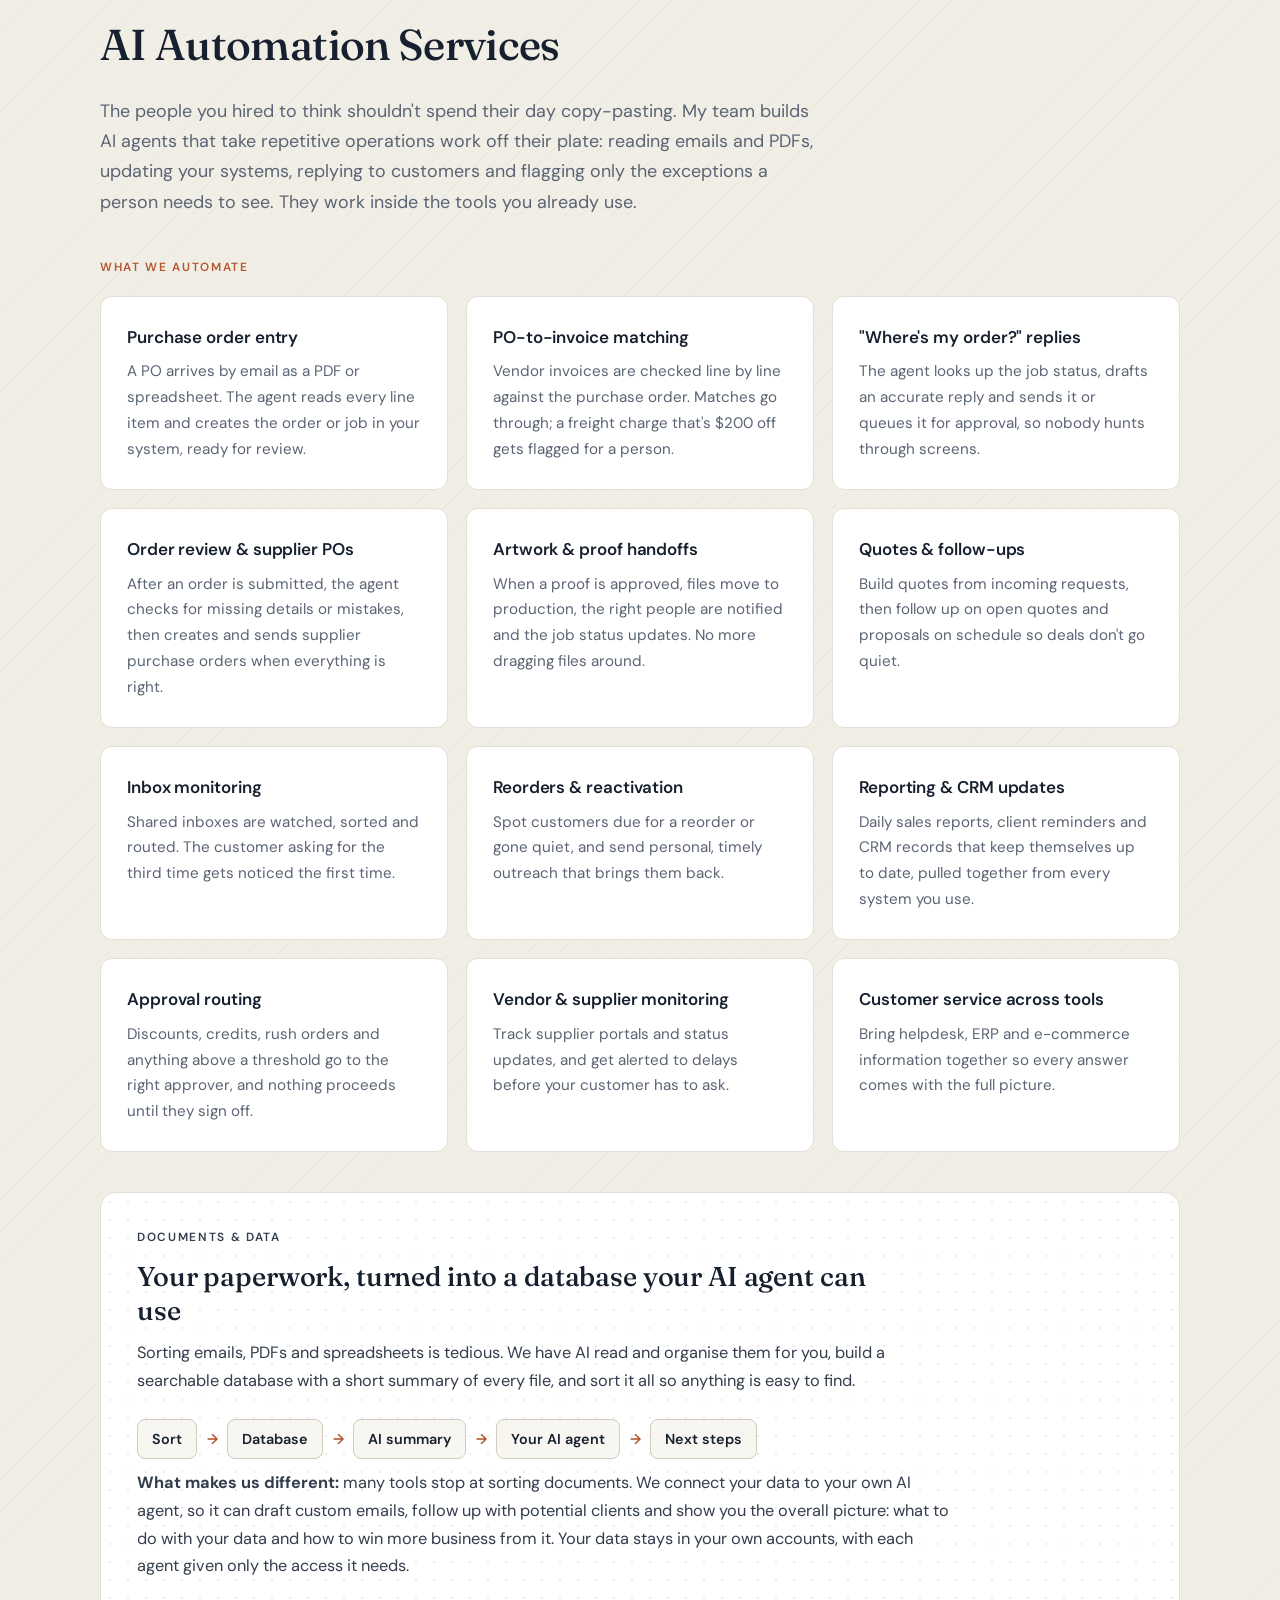
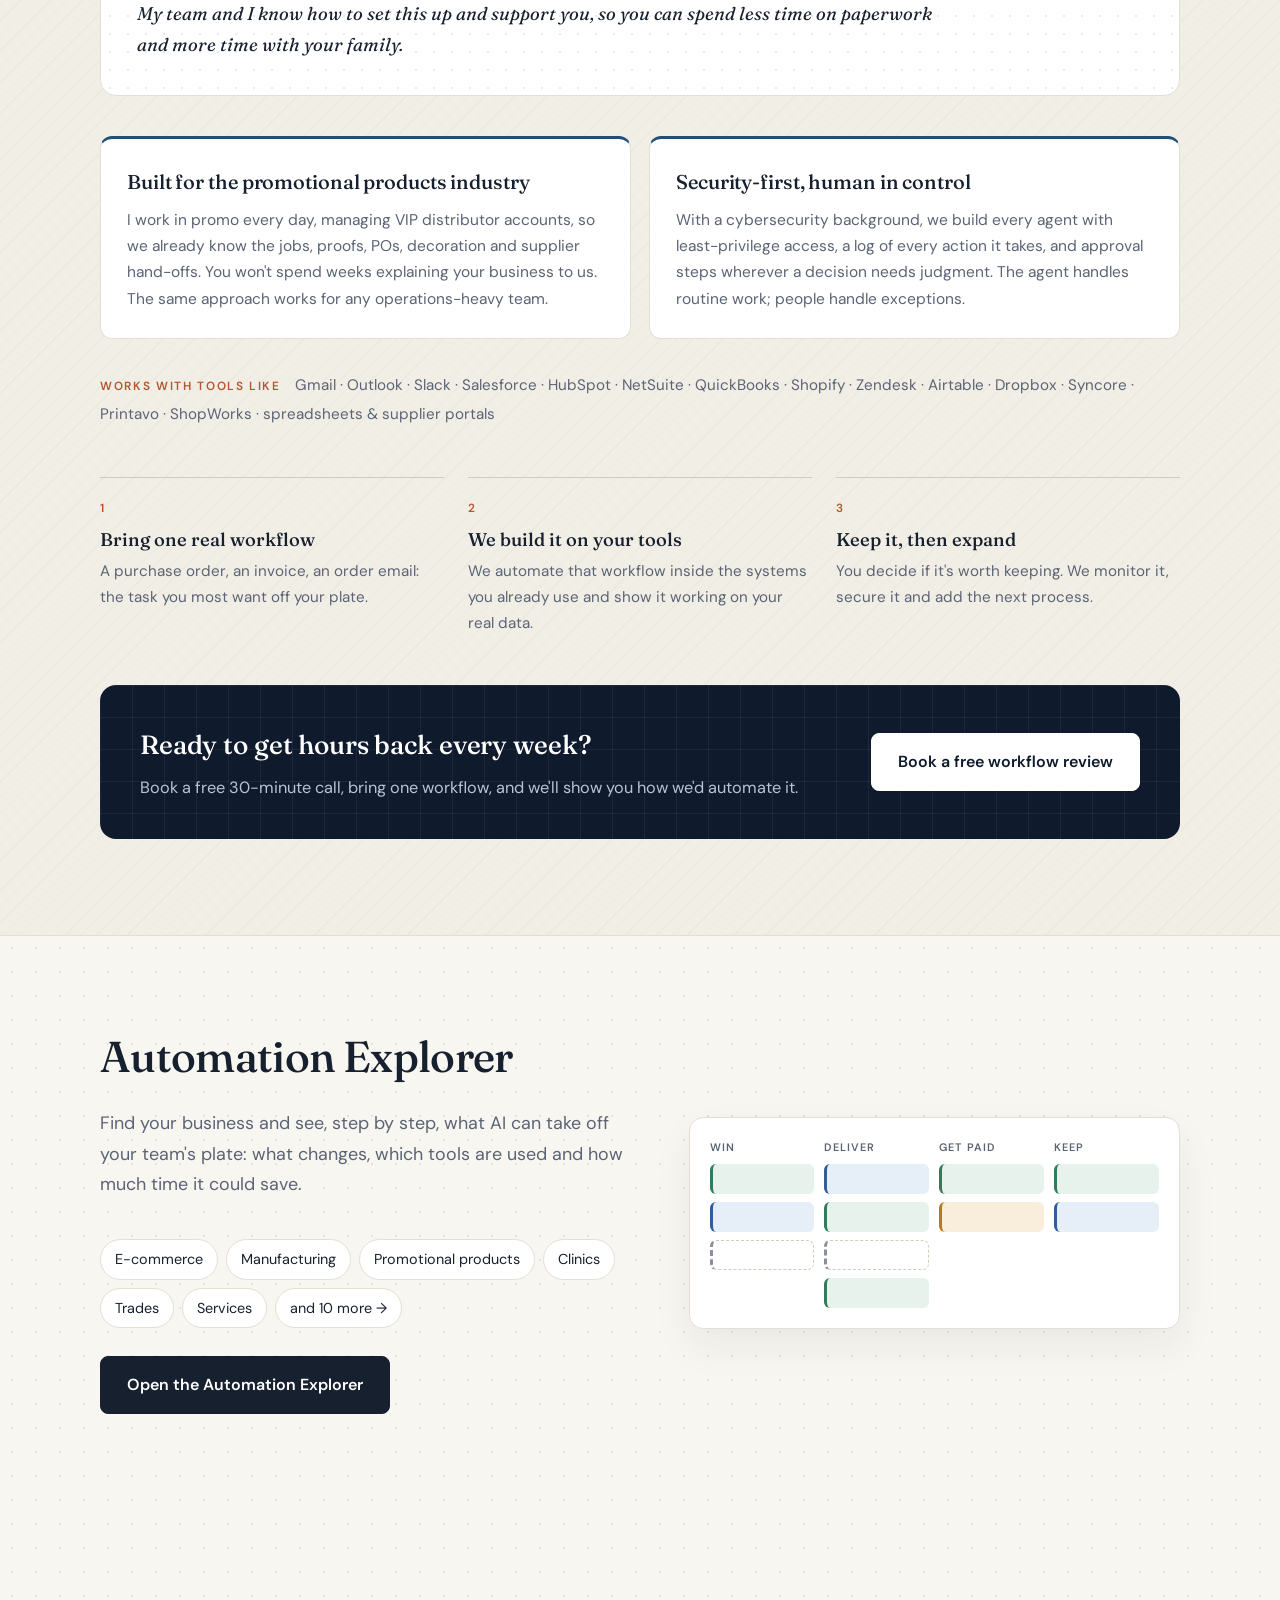
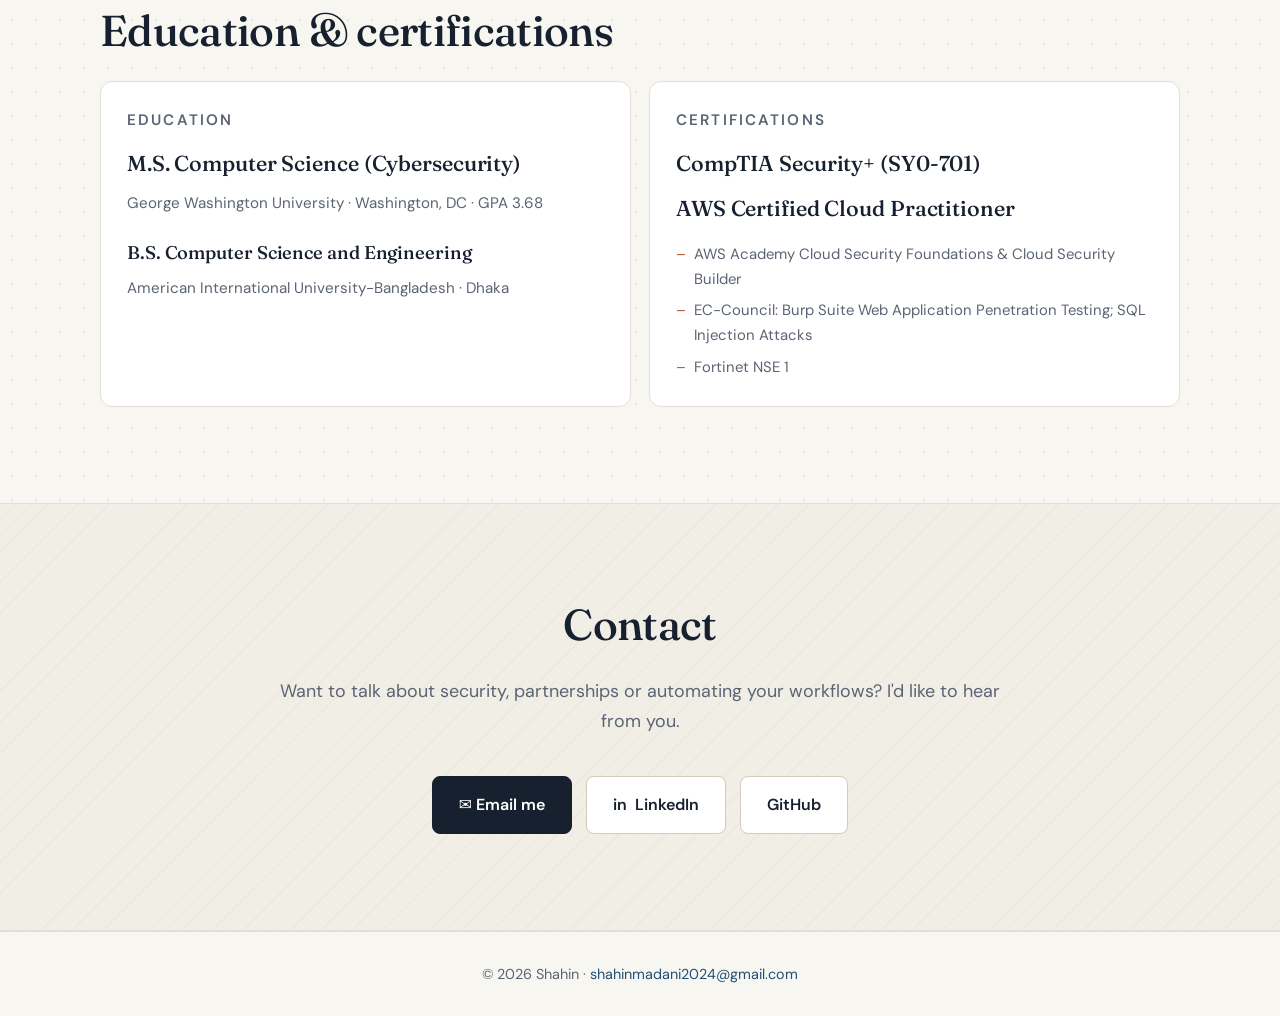
==== commit be44d715: "Remove section numbers from the page markup Co-Authored-By: Claude Opus 5.5 <noreply@anthropic.com>" ====
--- a/index.html
+++ b/index.html
@@ -29,7 +29,7 @@
   <link rel="preconnect" href="https://fonts.googleapis.com">
   <link rel="preconnect" href="https://fonts.gstatic.com" crossorigin>
   <link href="https://fonts.googleapis.com/css2?family=Fraunces:ital,opsz,wght@0,9..144,400;0,9..144,500;0,9..144,600;1,9..144,400;1,9..144,500&family=DM+Sans:opsz,wght@9..40,400;9..40,500;9..40,600;9..40,700&display=swap" rel="stylesheet">
-  <link rel="stylesheet" href="styles.css">
+  <link rel="stylesheet" href="styles.css?v=2">
 </head>
 <body>
 
@@ -73,7 +73,7 @@
     <!-- ===== ABOUT ===== -->
     <section id="about" class="section">
       <div class="container narrow">
-        <h2 class="section-title"><span class="num">01</span> About</h2>
+        <h2 class="section-title">About</h2>
         <p>My career sits where three worlds meet: <strong>security</strong>, <strong>sales</strong> and <strong>automation</strong>.</p>
         <p>For nearly six years I was the network and security engineer for a 100+ user manufacturing company, responsible for its firewalls, endpoints, identity, email security, AWS and audits. That taught me to think in systems, spot risk early and keep things running under pressure.</p>
         <p>Today I'm Marketing and Key Accounts Coordinator at <strong>ImprintID</strong>, a promotional products supplier, working across marketing, key accounts, sales support and business development, where I handle our VIP distributor accounts. I bring the same discipline from security to the customer side: clear processes, reliable follow-through and data you can trust.</p>
@@ -84,7 +84,7 @@
     <!-- ===== CYBERSECURITY ===== -->
     <section id="security" class="section alt">
       <div class="container">
-        <h2 class="section-title"><span class="num">02</span> Cybersecurity expertise</h2>
+        <h2 class="section-title">Cybersecurity expertise</h2>
         <div class="grid three">
           <article class="card">
             <h3>SIEM &amp; threat detection</h3>
@@ -123,7 +123,7 @@
     <!-- ===== SALES & MARKETING ===== -->
     <section id="business" class="section">
       <div class="container">
-        <h2 class="section-title"><span class="num">03</span> Sales &amp; marketing</h2>
+        <h2 class="section-title">Sales &amp; marketing</h2>
         <p class="section-lead">At ImprintID I help distributors grow by making us easy to work with: responsive, organised and proactive.</p>
         <div class="grid four">
           <article class="card">
@@ -155,7 +155,7 @@
     <!-- ===== AI AUTOMATION ===== -->
     <section id="automation" class="section feature">
       <div class="container">
-        <h2 class="section-title"><span class="num">04</span> AI Automation Services</h2>
+        <h2 class="section-title">AI Automation Services</h2>
         <p class="section-lead">The people you hired to think shouldn't spend their day copy-pasting. My team builds AI agents that take repetitive operations work off their plate: reading emails and PDFs, updating your systems, replying to customers and flagging only the exceptions a person needs to see. They work inside the tools you already use.</p>
 
         <h3 class="sub-title">What we automate</h3>
@@ -254,7 +254,7 @@
     <section id="explorer" class="section">
       <div class="container teaser">
         <div>
-          <h2 class="section-title"><span class="num">05</span> Automation Explorer</h2>
+          <h2 class="section-title">Automation Explorer</h2>
           <p class="section-lead">Find your business and see, step by step, what AI can take off your team's plate: what changes, which tools are used and how much time it could save.</p>
           <div class="teaser-chips">
             <a href="explorer/#ecommerce">E-commerce</a>
@@ -279,7 +279,7 @@
     <!-- ===== EDUCATION & CERTIFICATIONS ===== -->
     <section id="education" class="section">
       <div class="container">
-        <h2 class="section-title"><span class="num">06</span> Education &amp; certifications</h2>
+        <h2 class="section-title">Education &amp; certifications</h2>
         <div class="grid two">
           <article class="card edu">
             <p class="tag">Education</p>
@@ -305,7 +305,7 @@
     <!-- ===== CONTACT ===== -->
     <section id="contact" class="section alt">
       <div class="container narrow center">
-        <h2 class="section-title"><span class="num">07</span> Contact</h2>
+        <h2 class="section-title">Contact</h2>
         <p class="section-lead">Want to talk about security, partnerships or automating your workflows? I'd like to hear from you.</p>
         <div class="contact-links">
           <a class="btn btn-primary btn-lg" href="mailto:shahinmadani2024@gmail.com">✉ Email me</a>
--- a/styles.css
+++ b/styles.css
@@ -46,7 +46,7 @@
 .center { text-align: center; }
 
 /* Small uppercase labels */
-.eyebrow, .tag, .sub-title, .num, .tools span, .process span {
+.eyebrow, .tag, .sub-title, .tools span, .process span {
   font-family: var(--sans); font-size: .74rem; font-weight: 600; letter-spacing: .14em;
   text-transform: uppercase; color: var(--warm);
 }
@@ -144,8 +144,6 @@
   margin-bottom: 26px; display: flex; flex-direction: column; gap: 10px;
 }
 .center .section-title { align-items: center; }
-.num { font-size: .72rem; }
-.num::after { content: ' —'; }
 .section-lead { color: var(--muted); font-size: 1.12rem; max-width: 720px; margin-bottom: 40px; }
 .center .section-lead { margin-left: auto; margin-right: auto; }
 .section p + p { margin-top: 16px; }
